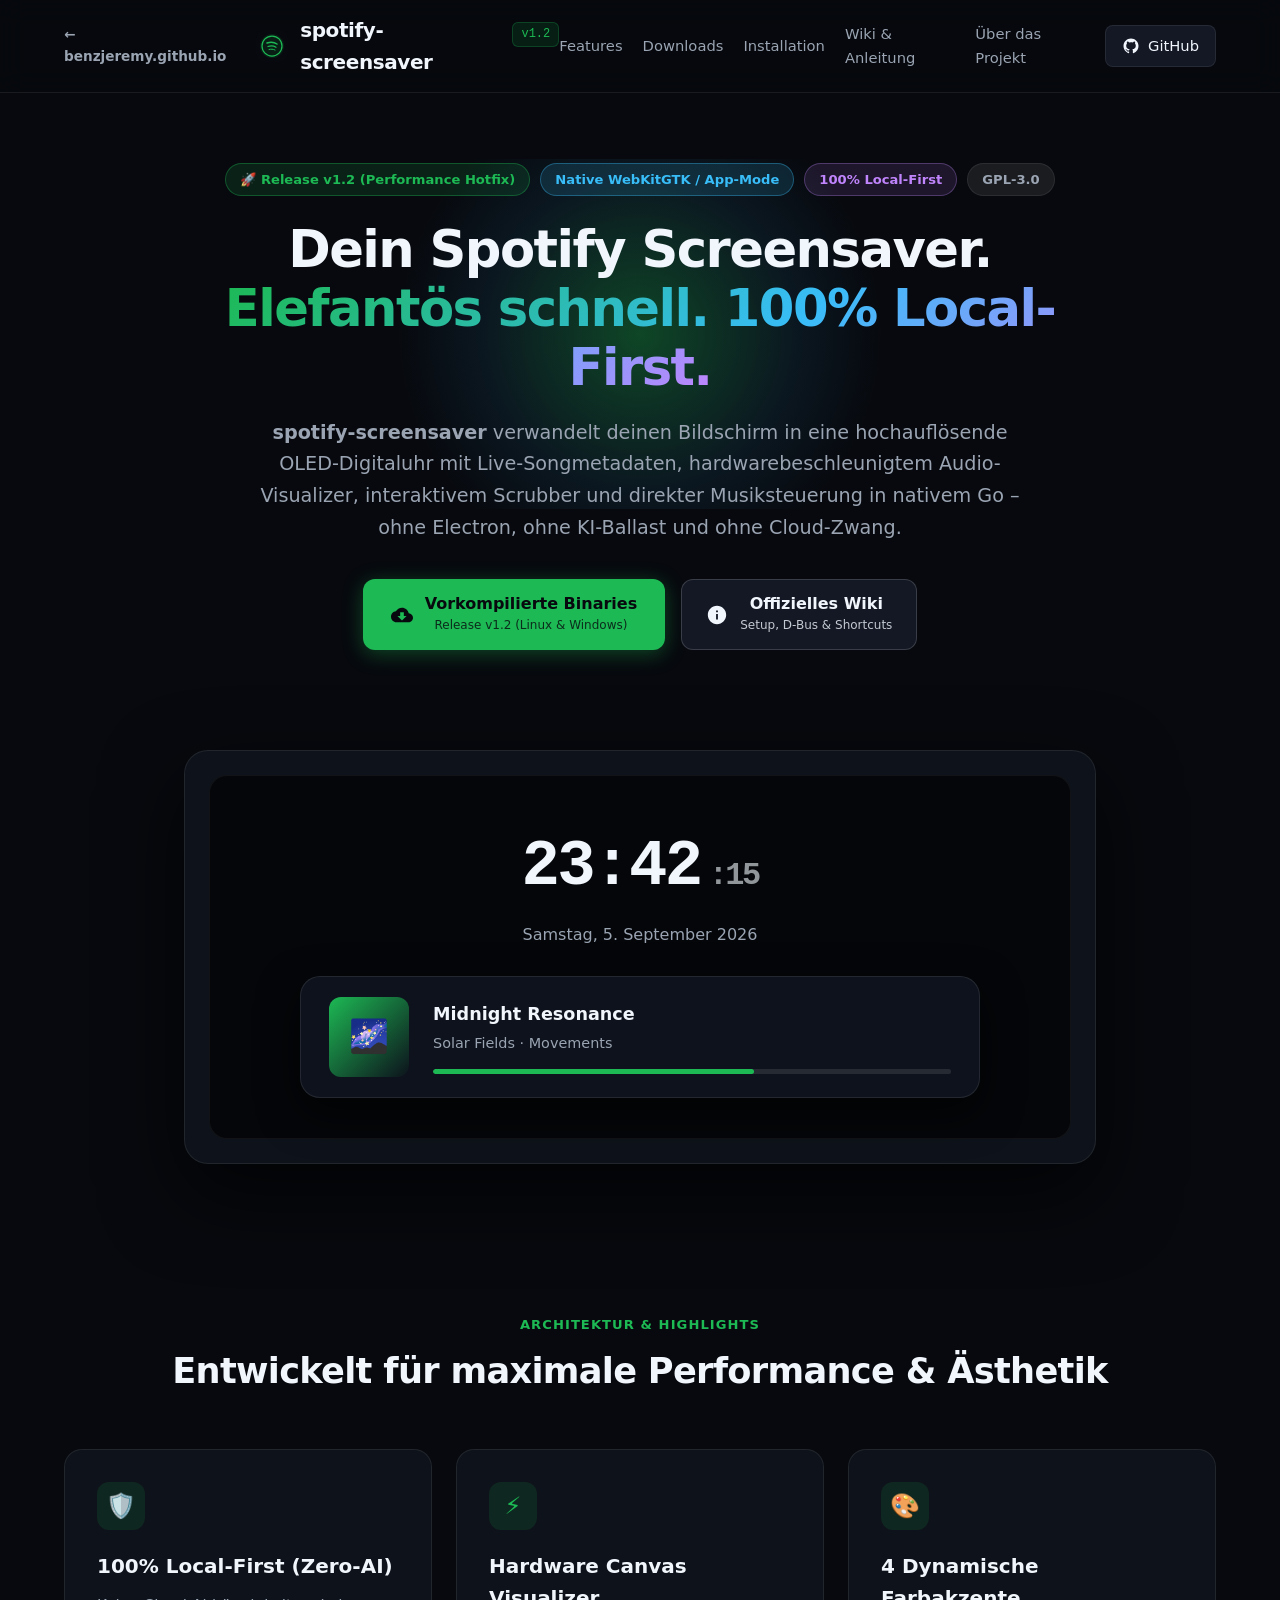
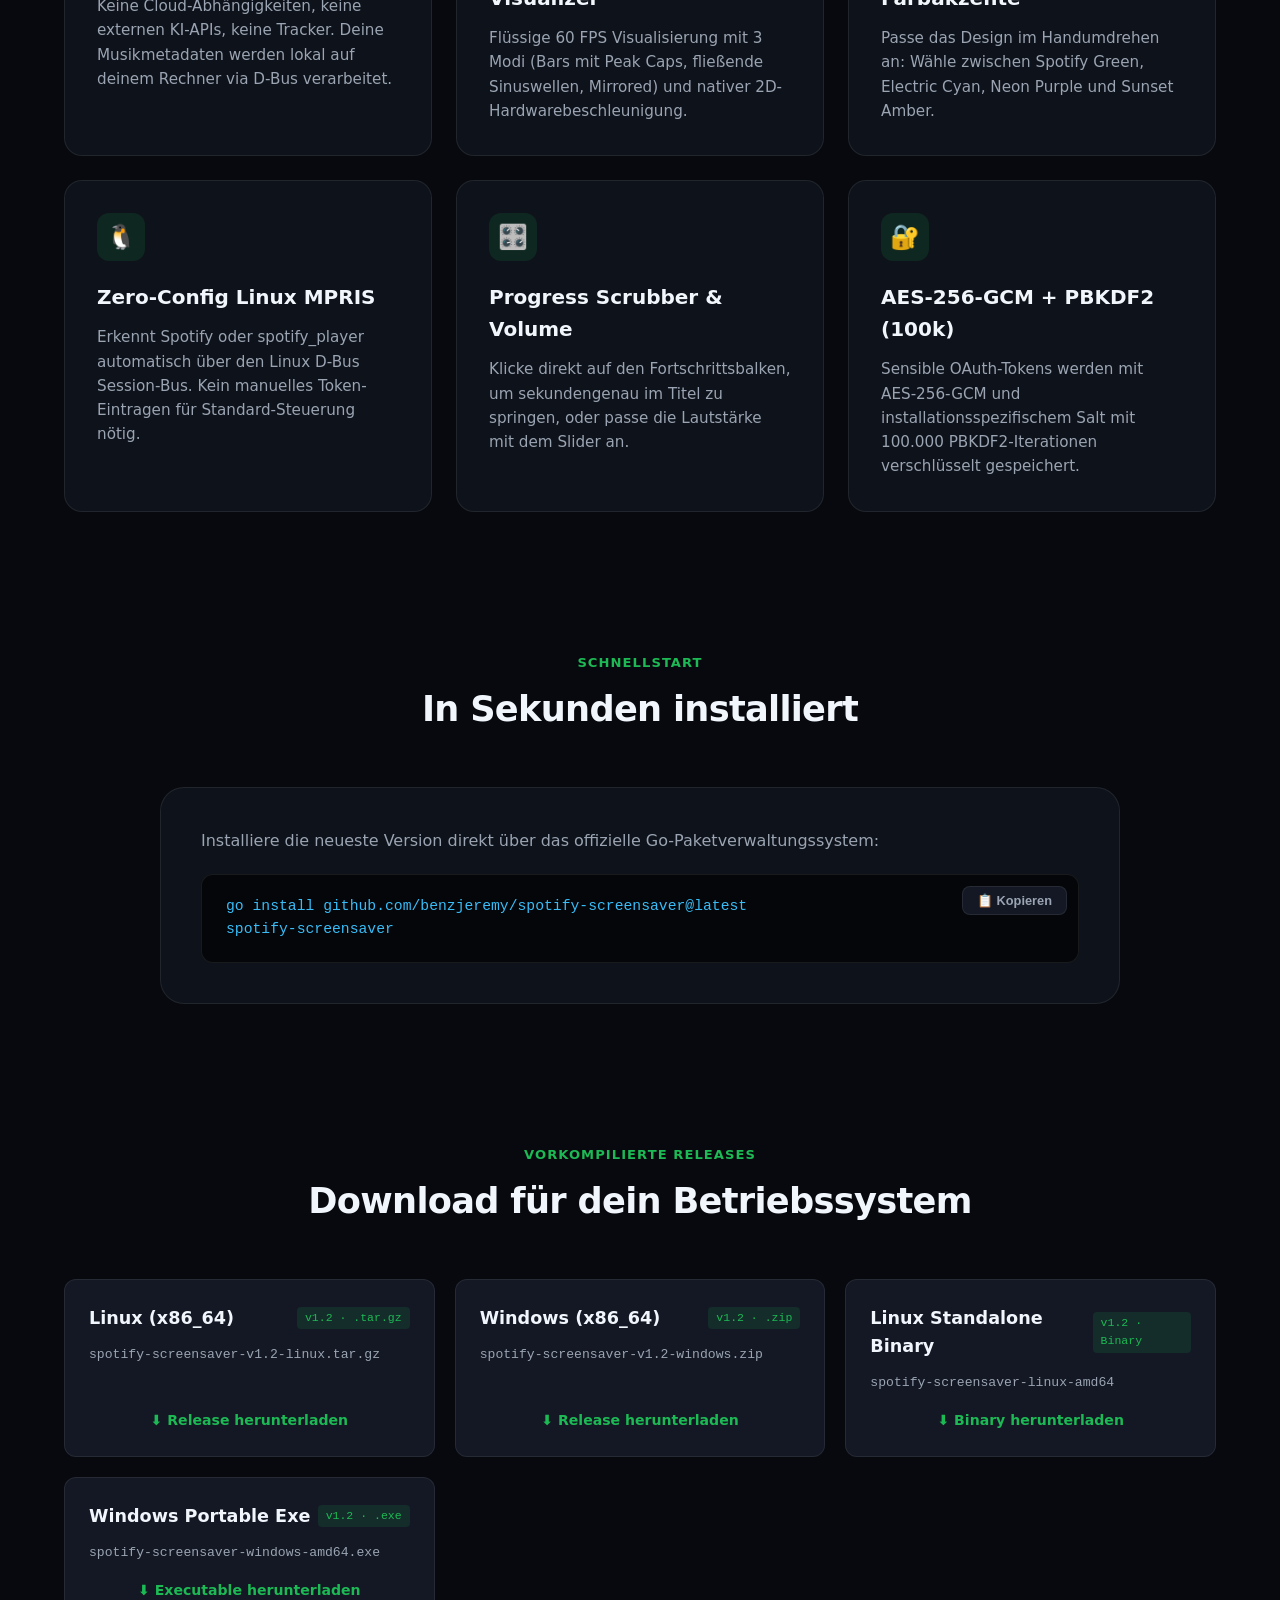
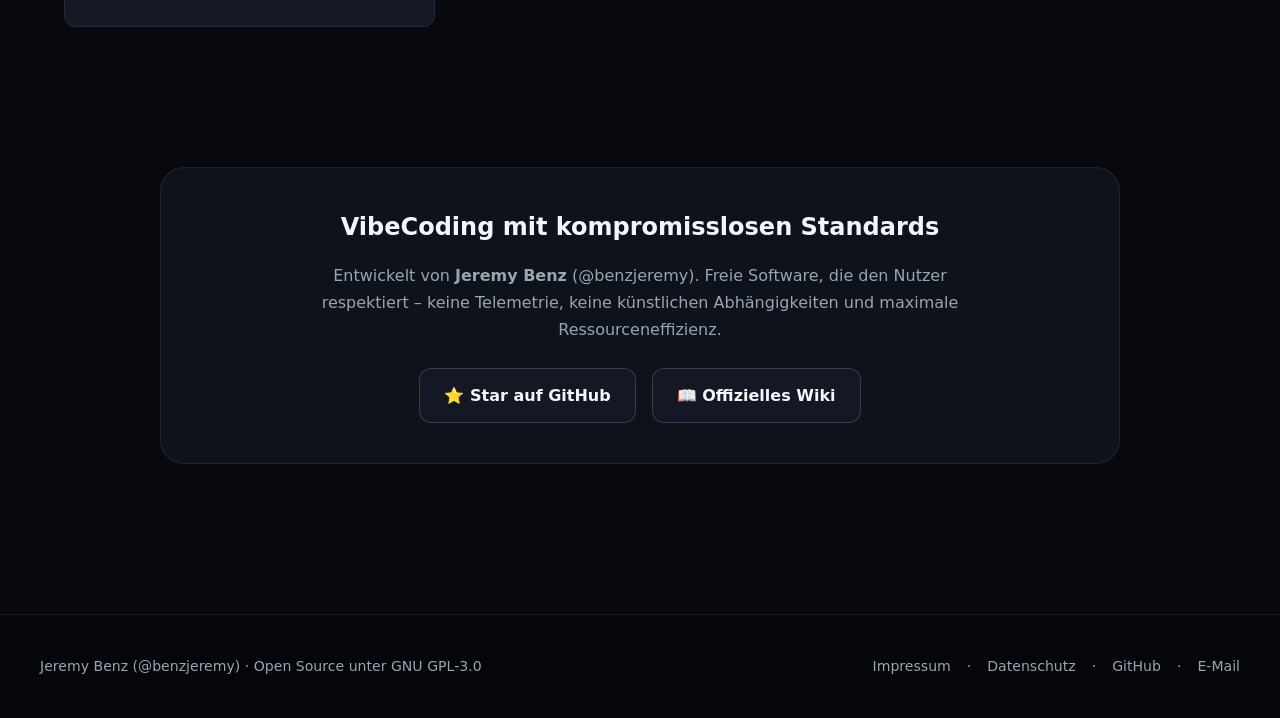
==== index.html @ 44cecc4d "feat(web): complete website redesign with untis-go/docklite layout standard and official web wiki" ====
<!DOCTYPE html>
<html lang="de">
<head>
  <meta charset="UTF-8">
  <meta name="viewport" content="width=device-width, initial-scale=1.0">
  <title>spotify-screensaver – Eleganter Desktop Bildschirmschoner für Spotify</title>
  <meta name="description" content="Offizielle Website für spotify-screensaver: Der elegante, native Desktop-Bildschirmschoner für Spotify mit OLED-Digitaluhr, hardwarebeschleunigtem Audio-Visualizer und Musiksteuerung. 100% Local-First in Go.">
  <meta property="og:type" content="website">
  <meta property="og:title" content="spotify-screensaver – Eleganter Desktop Bildschirmschoner">
  <meta property="og:description" content="Nativer Bildschirmschoner für Spotify mit Digitaluhr, Multi-Mode Visualizer und MPRIS D-Bus Integration. 100% Local-First in purem Go.">
  <meta property="og:url" content="https://benzjeremy.github.io/spotify-screensaver/">
  <link rel="icon" type="image/svg+xml" href="favicon.svg">
  <link rel="stylesheet" href="style.css">
</head>
<body>

  <!-- Site Header / Navigation -->
  <header class="site-header">
    <div class="nav-container">
      <div style="display:flex; align-items:center; gap:1.25rem;">
        <a href="https://benzjeremy.github.io/" style="color:var(--text-secondary); text-decoration:none; font-size:0.85rem; font-weight:600; display:inline-flex; align-items:center; gap:0.35rem;">
          ← benzjeremy.github.io
        </a>
        <a href="#" class="brand-link">
          <img src="favicon.svg" alt="Logo" class="brand-logo" width="32" height="32">
          <div class="brand-info">
            <span class="brand-name">spotify-screensaver</span>
            <span class="brand-ver">v1.2</span>
          </div>
        </a>
      </div>

      <nav class="main-nav">
        <a href="#features">Features</a>
        <a href="#download">Downloads</a>
        <a href="#install">Installation</a>
        <a href="wiki/">Wiki & Anleitung</a>
        <a href="#about">Über das Projekt</a>
        <a href="https://github.com/benzjeremy/spotify-screensaver" target="_blank" rel="noopener" class="github-nav-btn">
          <svg viewBox="0 0 24 24" fill="currentColor" class="nav-btn-icon"><path d="M12 2C6.477 2 2 6.484 2 12.017c0 4.425 2.865 8.18 6.839 9.504.5.092.682-.217.682-.483 0-.237-.008-.868-.013-1.703-2.782.605-3.369-1.343-3.369-1.343-.454-1.158-1.11-1.466-1.11-1.466-.908-.62.069-.608.069-.608 1.003.07 1.53 1.032 1.53 1.032.892 1.53 2.341 1.088 2.91.832.092-.647.35-1.088.636-1.338-2.22-.253-4.555-1.113-4.555-4.951 0-1.093.39-1.988 1.029-2.688-.103-.253-.446-1.272.098-2.65 0 0 .84-.27 2.75 1.026A9.564 9.564 0 0112 6.844c.85.004 1.705.115 2.504.337 1.909-1.296 2.747-1.027 2.747-1.027.546 1.379.202 2.398.1 2.651.64.7 1.028 1.595 1.028 2.688 0 3.848-2.339 4.695-4.566 4.943.359.309.678.92.678 1.855 0 1.338-.012 2.419-.012 2.747 0 .268.18.58.688.482A10.019 10.019 0 0022 12.017C22 6.484 17.522 2 12 2z"/></svg>
          <span>GitHub</span>
        </a>
      </nav>
    </div>
  </header>

  <!-- Hero Section -->
  <section class="hero-section">
    <div class="hero-glow"></div>
    <div class="hero-badges">
      <span class="hero-badge release-badge">🚀 Release v1.2 (Performance Hotfix)</span>
      <span class="hero-badge awesome-badge">Native WebKitGTK / App-Mode</span>
      <span class="hero-badge" style="background:rgba(192, 132, 252, 0.12); color:#c084fc; border:1px solid rgba(192, 132, 252, 0.3);">100% Local-First</span>
      <a href="https://github.com/benzjeremy/spotify-screensaver/blob/main/LICENSE" target="_blank" rel="noopener" class="hero-badge license-pill">GPL-3.0</a>
    </div>

    <h1 class="hero-title">
      Dein Spotify Screensaver.<br>
      <span class="gradient-text">Elefantös schnell. 100% Local-First.</span>
    </h1>

    <p class="hero-subtitle">
      <strong>spotify-screensaver</strong> verwandelt deinen Bildschirm in eine hochauflösende OLED-Digitaluhr mit Live-Songmetadaten, hardwarebeschleunigtem Audio-Visualizer, interaktivem Scrubber und direkter Musiksteuerung in nativem Go – ohne Electron, ohne KI-Ballast und ohne Cloud-Zwang.
    </p>

    <div class="hero-cta-group">
      <a href="#download" class="btn-primary">
        <svg viewBox="0 0 24 24" fill="currentColor" class="btn-icon"><path d="M19.35 10.04C18.67 6.59 15.64 4 12 4 9.11 4 6.6 5.64 5.35 8.04 2.34 8.36 0 10.91 0 14c0 3.31 2.69 6 6 6h13c2.76 0 5-2.24 5-5 0-2.64-2.05-4.78-4.65-4.96zM17 13l-5 5-5-5h3V9h4v4h3z"/></svg>
        <div>
          <span class="btn-main-text">Vorkompilierte Binaries</span>
          <span class="btn-sub-text">Release v1.2 (Linux & Windows)</span>
        </div>
      </a>
      <a href="wiki/" class="btn-secondary">
        <svg viewBox="0 0 24 24" fill="currentColor" class="btn-icon"><path d="M12 2C6.48 2 2 6.48 2 12s4.48 10 10 10 10-4.48 10-10S17.52 2 12 2zm1 15h-2v-6h2v6zm0-8h-2V7h2v2z"/></svg>
        <div>
          <span class="btn-main-text">Offizielles Wiki</span>
          <span class="btn-sub-text">Setup, D-Bus & Shortcuts</span>
        </div>
      </a>
    </div>
  </section>

  <!-- Screensaver Preview Mockup -->
  <div class="hero-mockup-wrapper">
    <div class="mockup-frame">
      <div class="mockup-inner">
        <div class="mockup-clock">
          <div class="mockup-time">23:42<span style="font-size:2rem; opacity:0.6; margin-left:8px;">:15</span></div>
          <div class="mockup-date">Samstag, 5. September 2026</div>
        </div>

        <div class="mockup-player">
          <div class="mockup-art">🌌</div>
          <div class="mockup-info">
            <div class="mockup-track">Midnight Resonance</div>
            <div class="mockup-artist">Solar Fields · Movements</div>
            <div class="mockup-bar">
              <div class="mockup-progress"></div>
            </div>
          </div>
        </div>
      </div>
    </div>
  </div>

  <!-- Features Section -->
  <section class="section-container" id="features">
    <div class="section-title-wrap">
      <span class="section-label">Architektur & Highlights</span>
      <h2 class="section-heading">Entwickelt für maximale Performance & Ästhetik</h2>
    </div>

    <div class="feature-grid">
      <div class="feature-card">
        <div class="feature-icon">🛡️</div>
        <h3 class="feature-title">100% Local-First (Zero-AI)</h3>
        <p class="feature-desc">
          Keine Cloud-Abhängigkeiten, keine externen KI-APIs, keine Tracker. Deine Musikmetadaten werden lokal auf deinem Rechner via D-Bus verarbeitet.
        </p>
      </div>

      <div class="feature-card">
        <div class="feature-icon">⚡</div>
        <h3 class="feature-title">Hardware Canvas Visualizer</h3>
        <p class="feature-desc">
          Flüssige 60 FPS Visualisierung mit 3 Modi (Bars mit Peak Caps, fließende Sinuswellen, Mirrored) und nativer 2D-Hardwarebeschleunigung.
        </p>
      </div>

      <div class="feature-card">
        <div class="feature-icon">🎨</div>
        <h3 class="feature-title">4 Dynamische Farbakzente</h3>
        <p class="feature-desc">
          Passe das Design im Handumdrehen an: Wähle zwischen Spotify Green, Electric Cyan, Neon Purple und Sunset Amber.
        </p>
      </div>

      <div class="feature-card">
        <div class="feature-icon">🐧</div>
        <h3 class="feature-title">Zero-Config Linux MPRIS</h3>
        <p class="feature-desc">
          Erkennt Spotify oder spotify_player automatisch über den Linux D-Bus Session-Bus. Kein manuelles Token-Eintragen für Standard-Steuerung nötig.
        </p>
      </div>

      <div class="feature-card">
        <div class="feature-icon">🎛️</div>
        <h3 class="feature-title">Progress Scrubber & Volume</h3>
        <p class="feature-desc">
          Klicke direkt auf den Fortschrittsbalken, um sekundengenau im Titel zu springen, oder passe die Lautstärke mit dem Slider an.
        </p>
      </div>

      <div class="feature-card">
        <div class="feature-icon">🔐</div>
        <h3 class="feature-title">AES-256-GCM + PBKDF2 (100k)</h3>
        <p class="feature-desc">
          Sensible OAuth-Tokens werden mit AES-256-GCM und installationsspezifischem Salt mit 100.000 PBKDF2-Iterationen verschlüsselt gespeichert.
        </p>
      </div>
    </div>
  </section>

  <!-- Quick Installation -->
  <section class="section-container" id="install">
    <div class="section-title-wrap">
      <span class="section-label">Schnellstart</span>
      <h2 class="section-heading">In Sekunden installiert</h2>
    </div>

    <div class="install-container">
      <p style="color:var(--text-secondary); margin-bottom:12px;">
        Installiere die neueste Version direkt über das offizielle Go-Paketverwaltungssystem:
      </p>
      <div class="code-box-wrapper">
        <button class="copy-btn" onclick="copyInstallCmd()">📋 Kopieren</button>
        <pre class="code-box" id="cmdBox">go install github.com/benzjeremy/spotify-screensaver@latest
spotify-screensaver</pre>
      </div>
    </div>
  </section>

  <!-- Download Section -->
  <section class="section-container" id="download">
    <div class="section-title-wrap">
      <span class="section-label">Vorkompilierte Releases</span>
      <h2 class="section-heading">Download für dein Betriebssystem</h2>
    </div>

    <div class="download-grid">
      <a href="https://github.com/benzjeremy/spotify-screensaver/releases/download/v1.2/spotify-screensaver-v1.2-linux.tar.gz" class="download-card">
        <div class="download-card-head">
          <span class="download-os">Linux (x86_64)</span>
          <span class="download-badge">v1.2 · .tar.gz</span>
        </div>
        <div class="download-file">spotify-screensaver-v1.2-linux.tar.gz</div>
        <div class="download-btn">⬇️ Release herunterladen</div>
      </a>

      <a href="https://github.com/benzjeremy/spotify-screensaver/releases/download/v1.2/spotify-screensaver-v1.2-windows.zip" class="download-card">
        <div class="download-card-head">
          <span class="download-os">Windows (x86_64)</span>
          <span class="download-badge">v1.2 · .zip</span>
        </div>
        <div class="download-file">spotify-screensaver-v1.2-windows.zip</div>
        <div class="download-btn">⬇️ Release herunterladen</div>
      </a>

      <a href="https://github.com/benzjeremy/spotify-screensaver/releases/download/v1.2/spotify-screensaver-linux-amd64" class="download-card">
        <div class="download-card-head">
          <span class="download-os">Linux Standalone Binary</span>
          <span class="download-badge">v1.2 · Binary</span>
        </div>
        <div class="download-file">spotify-screensaver-linux-amd64</div>
        <div class="download-btn">⬇️ Binary herunterladen</div>
      </a>

      <a href="https://github.com/benzjeremy/spotify-screensaver/releases/download/v1.2/spotify-screensaver-windows-amd64.exe" class="download-card">
        <div class="download-card-head">
          <span class="download-os">Windows Portable Exe</span>
          <span class="download-badge">v1.2 · .exe</span>
        </div>
        <div class="download-file">spotify-screensaver-windows-amd64.exe</div>
        <div class="download-btn">⬇️ Executable herunterladen</div>
      </a>
    </div>
  </section>

  <!-- About Section -->
  <section class="section-container" id="about">
    <div class="install-container" style="text-align:center;">
      <h2 style="margin-bottom:16px;">VibeCoding mit kompromisslosen Standards</h2>
      <p style="color:var(--text-secondary); max-width:700px; margin:0 auto 24px auto; line-height:1.7;">
        Entwickelt von <strong>Jeremy Benz</strong> (@benzjeremy). Freie Software, die den Nutzer respektiert – keine Telemetrie, keine künstlichen Abhängigkeiten und maximale Ressourceneffizienz.
      </p>
      <div style="display:flex; justify-content:center; gap:16px; flex-wrap:wrap;">
        <a href="https://github.com/benzjeremy/spotify-screensaver" target="_blank" rel="noopener" class="btn-secondary">⭐ Star auf GitHub</a>
        <a href="wiki/" class="btn-secondary">📖 Offizielles Wiki</a>
      </div>
    </div>
  </section>

  <!-- Footer -->
  <footer class="site-footer">
    <div class="footer-container">
      <div>Jeremy Benz (@benzjeremy) · Open Source unter GNU GPL-3.0</div>
      <div class="footer-links">
        <a href="https://benzjeremy.github.io/impressum.html">Impressum</a>
        <span>·</span>
        <a href="https://benzjeremy.github.io/datenschutz.html">Datenschutz</a>
        <span>·</span>
        <a href="https://github.com/benzjeremy/spotify-screensaver" target="_blank" rel="noopener">GitHub</a>
        <span>·</span>
        <a href="mailto:benzjeremy@pm.me">E-Mail</a>
      </div>
    </div>
  </footer>

  <script>
    function copyInstallCmd() {
      const text = document.getElementById('cmdBox').innerText;
      navigator.clipboard.writeText(text).then(() => {
        const btn = document.querySelector('.copy-btn');
        btn.innerText = '✅ Kopiert!';
        setTimeout(() => btn.innerText = '📋 Kopieren', 2000);
      });
    }
  </script>

</body>
</html>
---- style.css ----
/* ==================== GLOBAL THEME & BASE ==================== */
:root {
  --bg-page: #07090e;
  --bg-surface: #0e121a;
  --bg-card: #131824;
  --bg-card-hover: #192030;
  --border-subtle: rgba(255, 255, 255, 0.08);
  --border-strong: rgba(255, 255, 255, 0.16);

  --accent-green: #1db954;
  --accent-green-hover: #1ed760;
  --accent-glow: rgba(29, 185, 84, 0.35);
  --accent-cyan: #38bdf8;
  --accent-purple: #c084fc;
  --accent-amber: #f59e0b;

  --text-primary: #f0f6fc;
  --text-secondary: #9aa4b2;
  --text-muted: #626d7d;

  --font-main: -apple-system, BlinkMacSystemFont, "Segoe UI", Roboto, system-ui, sans-serif;
  --font-mono: ui-monospace, SFMono-Regular, Consolas, "Liberation Mono", Menlo, monospace;

  --radius-sm: 8px;
  --radius-md: 12px;
  --radius-lg: 18px;
  --radius-xl: 24px;
}

* {
  box-sizing: border-box;
  margin: 0;
  padding: 0;
}

html {
  scroll-behavior: smooth;
}

body {
  font-family: var(--font-main);
  background-color: var(--bg-page);
  color: var(--text-primary);
  line-height: 1.6;
  -webkit-font-smoothing: antialiased;
  overflow-x: hidden;
}

/* ==================== NAVIGATION ==================== */
.site-header {
  position: sticky;
  top: 0;
  z-index: 100;
  background: rgba(7, 9, 14, 0.85);
  backdrop-filter: blur(14px);
  -webkit-backdrop-filter: blur(14px);
  border-bottom: 1px solid var(--border-subtle);
}

.nav-container {
  max-width: 1200px;
  margin: 0 auto;
  padding: 14px 24px;
  display: flex;
  align-items: center;
  justify-content: space-between;
}

.brand-link {
  display: flex;
  align-items: center;
  gap: 12px;
  text-decoration: none;
  color: var(--text-primary);
}

.brand-logo {
  border-radius: 8px;
}

.brand-info {
  display: flex;
  align-items: baseline;
  gap: 8px;
}

.brand-name {
  font-size: 1.25rem;
  font-weight: 700;
  letter-spacing: -0.02em;
}

.brand-ver {
  font-size: 0.75rem;
  font-family: var(--font-mono);
  color: var(--accent-green);
  background: rgba(29, 185, 84, 0.12);
  padding: 2px 8px;
  border-radius: 6px;
  border: 1px solid rgba(29, 185, 84, 0.25);
}

.main-nav {
  display: flex;
  align-items: center;
  gap: 20px;
}

.main-nav a {
  color: var(--text-secondary);
  text-decoration: none;
  font-size: 0.92rem;
  font-weight: 500;
  transition: color 0.15s;
}

.main-nav a:hover {
  color: var(--text-primary);
}

.github-nav-btn {
  display: inline-flex;
  align-items: center;
  gap: 8px;
  background: var(--bg-card);
  color: var(--text-primary) !important;
  padding: 8px 16px;
  border-radius: var(--radius-sm);
  border: 1px solid var(--border-subtle);
  font-size: 0.88rem;
  font-weight: 600;
  transition: all 0.15s;
}

.github-nav-btn:hover {
  background: var(--bg-card-hover);
  border-color: var(--border-strong);
}

.nav-btn-icon {
  width: 18px;
  height: 18px;
}

/* ==================== HERO SECTION ==================== */
.hero-section {
  position: relative;
  padding: 70px 24px 60px 24px;
  text-align: center;
  max-width: 1000px;
  margin: 0 auto;
}

.hero-glow {
  position: absolute;
  top: 10%;
  left: 50%;
  transform: translateX(-50%);
  width: 600px;
  height: 350px;
  background: radial-gradient(circle, var(--accent-glow) 0%, rgba(56, 189, 248, 0.08) 45%, transparent 70%);
  z-index: -1;
  pointer-events: none;
}

.hero-badges {
  display: flex;
  align-items: center;
  justify-content: center;
  gap: 10px;
  flex-wrap: wrap;
  margin-bottom: 24px;
}

.hero-badge {
  display: inline-flex;
  align-items: center;
  gap: 6px;
  font-size: 0.82rem;
  font-weight: 600;
  padding: 5px 14px;
  border-radius: 100px;
  text-decoration: none;
}

.release-badge {
  background: rgba(29, 185, 84, 0.14);
  color: var(--accent-green);
  border: 1px solid rgba(29, 185, 84, 0.35);
}

.awesome-badge {
  background: rgba(56, 189, 248, 0.14);
  color: var(--accent-cyan);
  border: 1px solid rgba(56, 189, 248, 0.35);
}

.license-pill {
  background: rgba(255, 255, 255, 0.08);
  color: var(--text-secondary);
  border: 1px solid var(--border-subtle);
}

.hero-title {
  font-size: 3.2rem;
  font-weight: 800;
  line-height: 1.15;
  letter-spacing: -0.03em;
  margin-bottom: 20px;
}

.gradient-text {
  background: linear-gradient(135deg, #1db954 0%, #38bdf8 60%, #c084fc 100%);
  -webkit-background-clip: text;
  -webkit-text-fill-color: transparent;
}

.hero-subtitle {
  font-size: 1.2rem;
  color: var(--text-secondary);
  max-width: 780px;
  margin: 0 auto 36px auto;
  line-height: 1.65;
}

.hero-cta-group {
  display: flex;
  justify-content: center;
  gap: 16px;
  flex-wrap: wrap;
  margin-bottom: 40px;
}

.btn-primary {
  display: inline-flex;
  align-items: center;
  gap: 12px;
  background: var(--accent-green);
  color: #07090e;
  font-weight: 700;
  text-decoration: none;
  padding: 14px 28px;
  border-radius: var(--radius-md);
  box-shadow: 0 4px 20px var(--accent-glow);
  transition: all 0.2s ease;
}

.btn-primary:hover {
  background: var(--accent-green-hover);
  transform: translateY(-2px);
  box-shadow: 0 6px 25px rgba(29, 185, 84, 0.5);
}

.btn-secondary {
  display: inline-flex;
  align-items: center;
  gap: 12px;
  background: var(--bg-card);
  color: var(--text-primary);
  font-weight: 600;
  text-decoration: none;
  padding: 14px 24px;
  border-radius: var(--radius-md);
  border: 1px solid var(--border-strong);
  transition: all 0.2s ease;
}

.btn-secondary:hover {
  background: var(--bg-card-hover);
  transform: translateY(-2px);
}

.btn-icon {
  width: 22px;
  height: 22px;
}

.btn-main-text {
  display: block;
  font-size: 1rem;
  line-height: 1.2;
}

.btn-sub-text {
  display: block;
  font-size: 0.75rem;
  opacity: 0.8;
  font-weight: 500;
  margin-top: 2px;
}

/* ==================== HERO PREVIEW MOCKUP ==================== */
.hero-mockup-wrapper {
  max-width: 960px;
  margin: 0 auto 80px auto;
  padding: 0 24px;
}

.mockup-frame {
  background: var(--bg-surface);
  border: 1px solid var(--border-subtle);
  border-radius: var(--radius-xl);
  padding: 24px;
  box-shadow: 0 30px 80px rgba(0, 0, 0, 0.7);
}

.mockup-inner {
  background: #040609;
  border-radius: var(--radius-lg);
  padding: 40px 30px;
  border: 1px solid rgba(255, 255, 255, 0.05);
  display: flex;
  flex-direction: column;
  align-items: center;
  gap: 28px;
}

.mockup-clock {
  text-align: center;
}

.mockup-time {
  font-size: 4rem;
  font-weight: 800;
  font-family: var(--font-mono);
  letter-spacing: -0.04em;
}

.mockup-date {
  font-size: 1rem;
  color: var(--text-secondary);
  margin-top: 4px;
}

.mockup-player {
  background: rgba(14, 19, 30, 0.95);
  border: 1px solid rgba(255, 255, 255, 0.09);
  border-radius: 20px;
  padding: 20px 28px;
  display: flex;
  align-items: center;
  gap: 24px;
  width: 100%;
  max-width: 680px;
  box-shadow: 0 15px 40px rgba(0, 0, 0, 0.6);
}

.mockup-art {
  width: 80px;
  height: 80px;
  border-radius: 12px;
  background: linear-gradient(135deg, #1db954 0%, #0d121c 100%);
  display: flex;
  align-items: center;
  justify-content: center;
  font-size: 2rem;
}

.mockup-info {
  flex: 1;
  min-width: 0;
}

.mockup-track {
  font-weight: 700;
  font-size: 1.1rem;
  margin-bottom: 4px;
}

.mockup-artist {
  font-size: 0.9rem;
  color: var(--text-secondary);
}

.mockup-bar {
  width: 100%;
  height: 5px;
  background: rgba(255, 255, 255, 0.1);
  border-radius: 3px;
  margin-top: 14px;
  overflow: hidden;
}

.mockup-progress {
  width: 62%;
  height: 100%;
  background: var(--accent-green);
  border-radius: 3px;
}

/* ==================== FEATURE SECTION ==================== */
.section-container {
  max-width: 1200px;
  margin: 0 auto;
  padding: 70px 24px;
}

.section-title-wrap {
  text-align: center;
  margin-bottom: 50px;
}

.section-label {
  font-size: 0.82rem;
  font-weight: 700;
  color: var(--accent-green);
  text-transform: uppercase;
  letter-spacing: 0.08em;
  margin-bottom: 8px;
  display: block;
}

.section-heading {
  font-size: 2.2rem;
  font-weight: 800;
  letter-spacing: -0.02em;
}

.feature-grid {
  display: grid;
  grid-template-columns: repeat(auto-fit, minmax(320px, 1fr));
  gap: 24px;
}

.feature-card {
  background: var(--bg-surface);
  border: 1px solid var(--border-subtle);
  border-radius: var(--radius-lg);
  padding: 32px;
  transition: transform 0.2s, border-color 0.2s;
}

.feature-card:hover {
  transform: translateY(-4px);
  border-color: var(--border-strong);
}

.feature-icon {
  width: 48px;
  height: 48px;
  border-radius: var(--radius-md);
  background: rgba(29, 185, 84, 0.12);
  color: var(--accent-green);
  display: flex;
  align-items: center;
  justify-content: center;
  font-size: 1.5rem;
  margin-bottom: 20px;
}

.feature-title {
  font-size: 1.25rem;
  font-weight: 700;
  margin-bottom: 12px;
}

.feature-desc {
  font-size: 0.95rem;
  color: var(--text-secondary);
  line-height: 1.6;
}

/* ==================== CODE & INSTALL ==================== */
.install-container {
  background: var(--bg-surface);
  border: 1px solid var(--border-subtle);
  border-radius: var(--radius-xl);
  padding: 40px;
  max-width: 960px;
  margin: 0 auto;
}

.code-box-wrapper {
  position: relative;
  margin-top: 20px;
}

.code-box {
  background: #040609;
  border: 1px solid var(--border-subtle);
  border-radius: var(--radius-md);
  padding: 20px 24px;
  font-family: var(--font-mono);
  font-size: 0.92rem;
  color: #38bdf8;
  overflow-x: auto;
  line-height: 1.6;
}

.copy-btn {
  position: absolute;
  top: 12px;
  right: 12px;
  background: var(--bg-card);
  color: var(--text-secondary);
  border: 1px solid var(--border-subtle);
  border-radius: var(--radius-sm);
  padding: 6px 14px;
  font-size: 0.8rem;
  font-weight: 600;
  cursor: pointer;
  transition: all 0.15s;
}

.copy-btn:hover {
  color: var(--text-primary);
  background: var(--bg-card-hover);
}

/* ==================== DOWNLOAD GRID ==================== */
.download-grid {
  display: grid;
  grid-template-columns: repeat(auto-fit, minmax(280px, 1fr));
  gap: 20px;
  margin-top: 30px;
}

.download-card {
  background: var(--bg-card);
  border: 1px solid var(--border-subtle);
  border-radius: var(--radius-md);
  padding: 24px;
  text-decoration: none;
  color: inherit;
  transition: all 0.2s;
  display: flex;
  flex-direction: column;
}

.download-card:hover {
  background: var(--bg-card-hover);
  border-color: var(--accent-green);
  transform: translateY(-2px);
}

.download-card-head {
  display: flex;
  align-items: center;
  justify-content: space-between;
  margin-bottom: 12px;
}

.download-os {
  font-weight: 700;
  font-size: 1.1rem;
}

.download-badge {
  font-size: 0.72rem;
  padding: 2px 8px;
  border-radius: 4px;
  background: rgba(29, 185, 84, 0.12);
  color: var(--accent-green);
  font-family: var(--font-mono);
}

.download-file {
  font-family: var(--font-mono);
  font-size: 0.82rem;
  color: var(--text-secondary);
  margin-bottom: 16px;
  flex: 1;
}

.download-btn {
  display: inline-flex;
  align-items: center;
  justify-content: center;
  gap: 8px;
  font-weight: 600;
  font-size: 0.88rem;
  color: var(--accent-green);
}

/* ==================== FOOTER ==================== */
.site-footer {
  border-top: 1px solid var(--border-subtle);
  padding: 40px 24px;
  background: #040609;
  margin-top: 80px;
}

.footer-container {
  max-width: 1200px;
  margin: 0 auto;
  display: flex;
  align-items: center;
  justify-content: space-between;
  flex-wrap: wrap;
  gap: 20px;
  color: var(--text-secondary);
  font-size: 0.88rem;
}

.footer-links {
  display: flex;
  gap: 16px;
  align-items: center;
}

.footer-links a {
  color: var(--text-secondary);
  text-decoration: none;
  transition: color 0.15s;
}

.footer-links a:hover {
  color: var(--accent-green);
}

@media (max-width: 768px) {
  .hero-title { font-size: 2.2rem; }
  .main-nav { display: none; }
  .footer-container { flex-direction: column; text-align: center; }
}
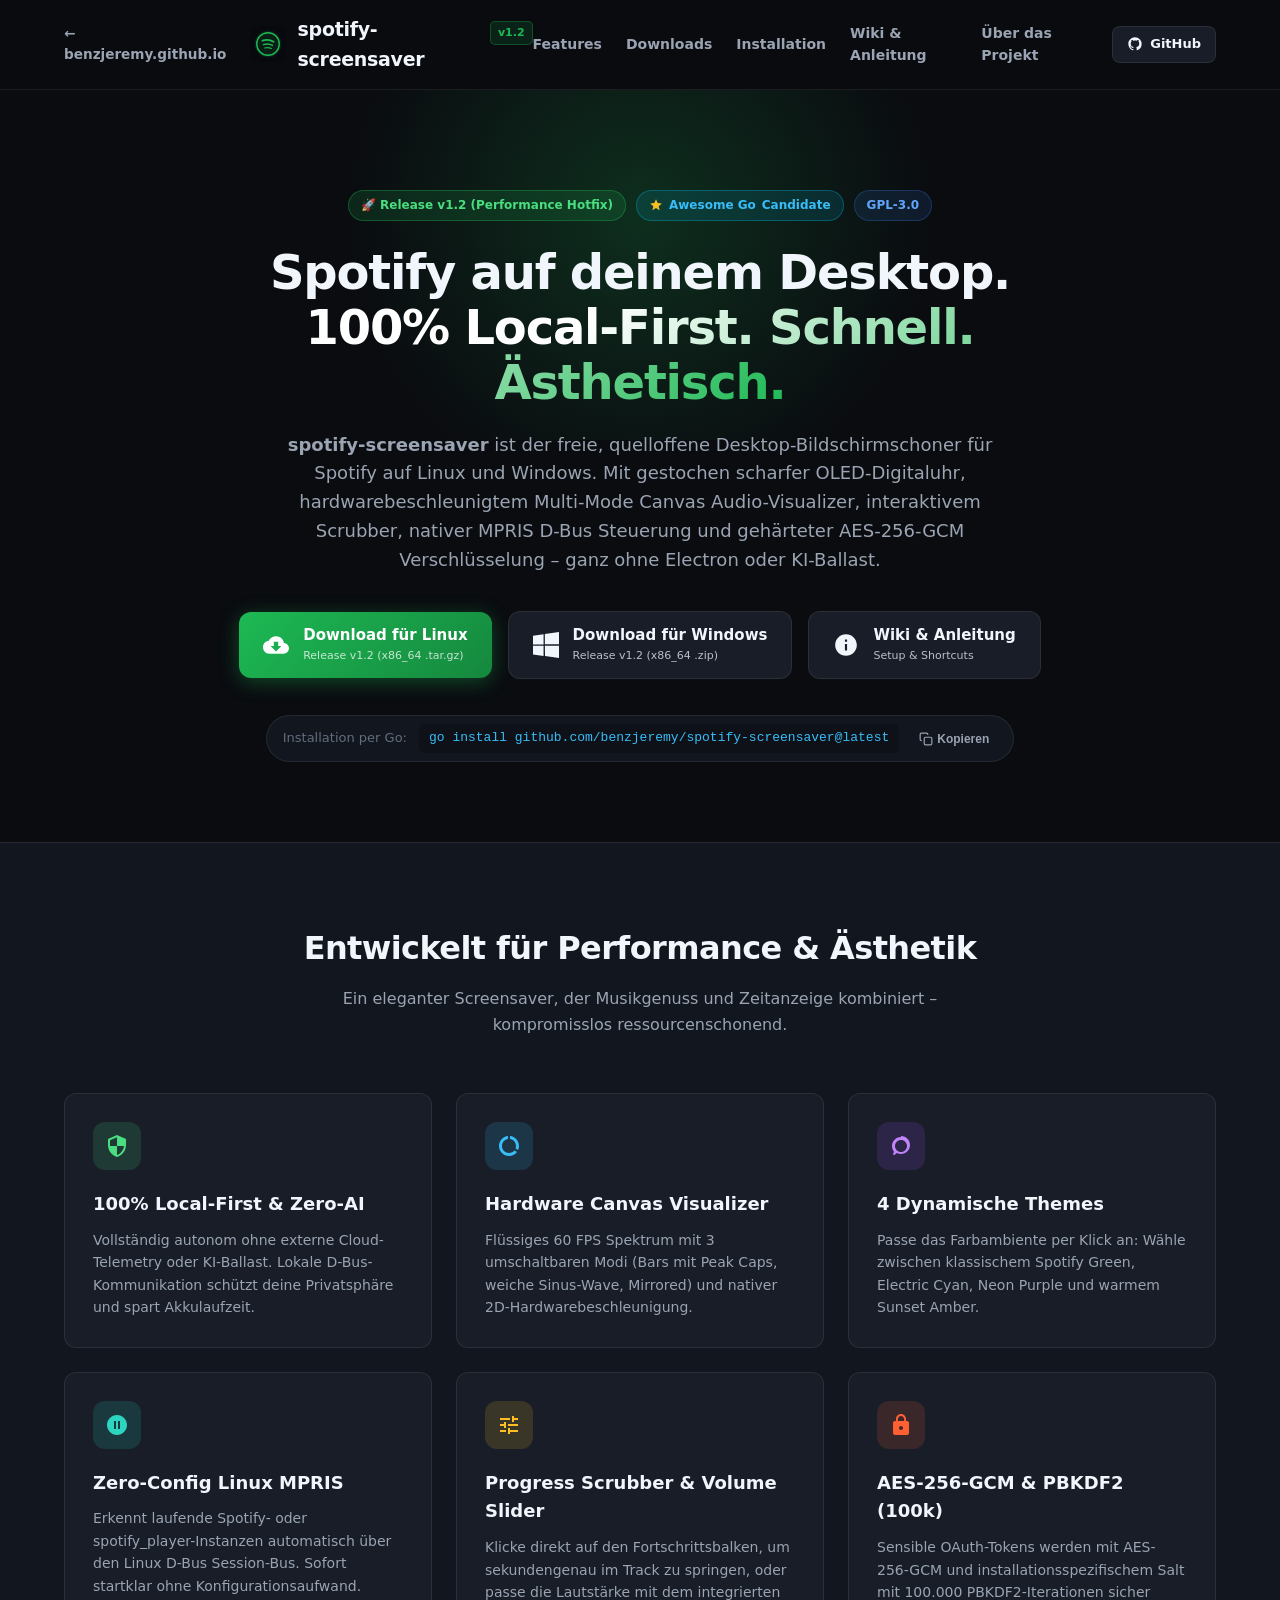
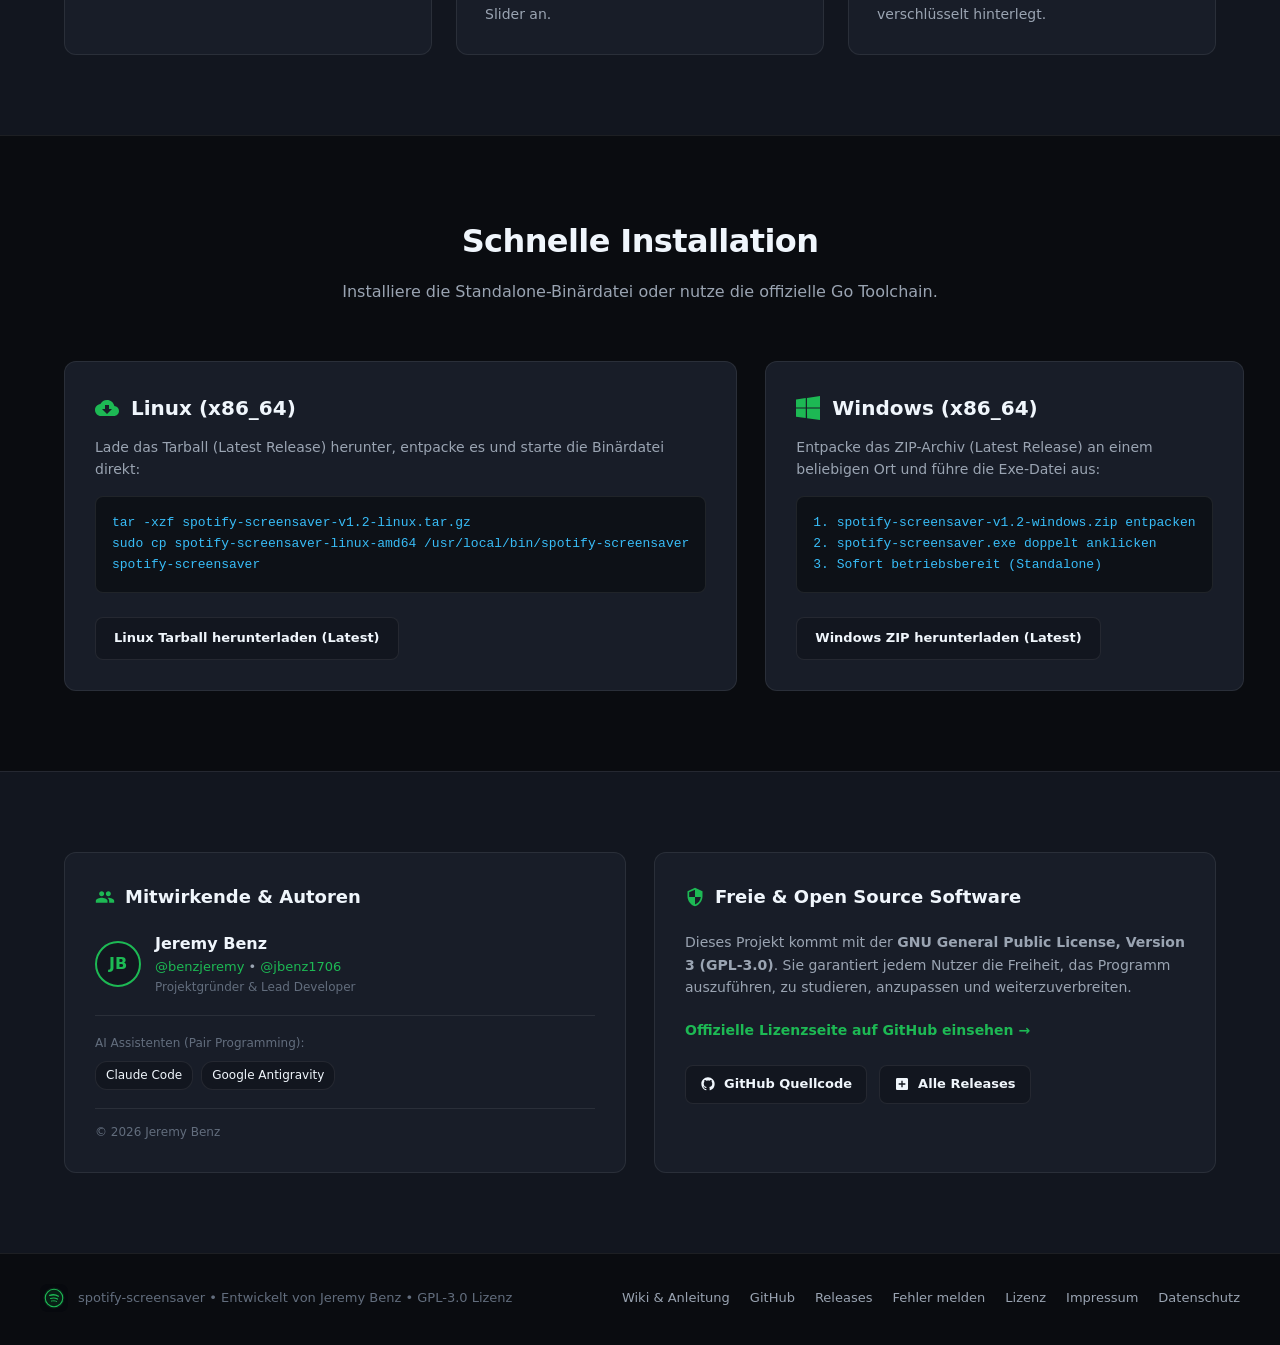
==== commit bae5f168: "style(web): align website 100% with untis-go gold standard design system" ====
--- a/index.html
+++ b/index.html
@@ -3,18 +3,18 @@
 <head>
   <meta charset="UTF-8">
   <meta name="viewport" content="width=device-width, initial-scale=1.0">
-  <title>spotify-screensaver – Eleganter Desktop Bildschirmschoner für Spotify</title>
-  <meta name="description" content="Offizielle Website für spotify-screensaver: Der elegante, native Desktop-Bildschirmschoner für Spotify mit OLED-Digitaluhr, hardwarebeschleunigtem Audio-Visualizer und Musiksteuerung. 100% Local-First in Go.">
+  <title>spotify-screensaver – Eleganter nativer Desktop Bildschirmschoner</title>
+  <meta name="description" content="Offizielle Website für spotify-screensaver: Der elegante, native Desktop-Bildschirmschoner für Spotify mit OLED-Digitaluhr, hardwarebeschleunigtem Audio-Visualizer, MPRIS D-Bus Steuerung & 100% Local-First.">
   <meta property="og:type" content="website">
-  <meta property="og:title" content="spotify-screensaver – Eleganter Desktop Bildschirmschoner">
-  <meta property="og:description" content="Nativer Bildschirmschoner für Spotify mit Digitaluhr, Multi-Mode Visualizer und MPRIS D-Bus Integration. 100% Local-First in purem Go.">
+  <meta property="og:title" content="spotify-screensaver – Eleganter nativer Desktop Bildschirmschoner">
+  <meta property="og:description" content="Nativer Bildschirmschoner für Spotify mit Digitaluhr, Multi-Mode Visualizer und MPRIS D-Bus Integration. 100% Local-First in Go.">
   <meta property="og:url" content="https://benzjeremy.github.io/spotify-screensaver/">
   <link rel="icon" type="image/svg+xml" href="favicon.svg">
   <link rel="stylesheet" href="style.css">
 </head>
 <body>
 
-  <!-- Site Header / Navigation -->
+  <!-- Header / Navigation -->
   <header class="site-header">
     <div class="nav-container">
       <div style="display:flex; align-items:center; gap:1.25rem;">
@@ -22,7 +22,7 @@
           ← benzjeremy.github.io
         </a>
         <a href="#" class="brand-link">
-          <img src="favicon.svg" alt="Logo" class="brand-logo" width="32" height="32">
+          <img src="favicon.svg" alt="spotify-screensaver" class="brand-logo" width="36" height="36">
           <div class="brand-info">
             <span class="brand-name">spotify-screensaver</span>
             <span class="brand-ver">v1.2</span>
@@ -47,196 +47,227 @@
   <!-- Hero Section -->
   <section class="hero-section">
     <div class="hero-glow"></div>
-    <div class="hero-badges">
-      <span class="hero-badge release-badge">🚀 Release v1.2 (Performance Hotfix)</span>
-      <span class="hero-badge awesome-badge">Native WebKitGTK / App-Mode</span>
-      <span class="hero-badge" style="background:rgba(192, 132, 252, 0.12); color:#c084fc; border:1px solid rgba(192, 132, 252, 0.3);">100% Local-First</span>
-      <a href="https://github.com/benzjeremy/spotify-screensaver/blob/main/LICENSE" target="_blank" rel="noopener" class="hero-badge license-pill">GPL-3.0</a>
-    </div>
-
-    <h1 class="hero-title">
-      Dein Spotify Screensaver.<br>
-      <span class="gradient-text">Elefantös schnell. 100% Local-First.</span>
-    </h1>
-
-    <p class="hero-subtitle">
-      <strong>spotify-screensaver</strong> verwandelt deinen Bildschirm in eine hochauflösende OLED-Digitaluhr mit Live-Songmetadaten, hardwarebeschleunigtem Audio-Visualizer, interaktivem Scrubber und direkter Musiksteuerung in nativem Go – ohne Electron, ohne KI-Ballast und ohne Cloud-Zwang.
-    </p>
-
-    <div class="hero-cta-group">
-      <a href="#download" class="btn-primary">
-        <svg viewBox="0 0 24 24" fill="currentColor" class="btn-icon"><path d="M19.35 10.04C18.67 6.59 15.64 4 12 4 9.11 4 6.6 5.64 5.35 8.04 2.34 8.36 0 10.91 0 14c0 3.31 2.69 6 6 6h13c2.76 0 5-2.24 5-5 0-2.64-2.05-4.78-4.65-4.96zM17 13l-5 5-5-5h3V9h4v4h3z"/></svg>
-        <div>
-          <span class="btn-main-text">Vorkompilierte Binaries</span>
-          <span class="btn-sub-text">Release v1.2 (Linux & Windows)</span>
-        </div>
-      </a>
-      <a href="wiki/" class="btn-secondary">
-        <svg viewBox="0 0 24 24" fill="currentColor" class="btn-icon"><path d="M12 2C6.48 2 2 6.48 2 12s4.48 10 10 10 10-4.48 10-10S17.52 2 12 2zm1 15h-2v-6h2v6zm0-8h-2V7h2v2z"/></svg>
-        <div>
-          <span class="btn-main-text">Offizielles Wiki</span>
-          <span class="btn-sub-text">Setup, D-Bus & Shortcuts</span>
-        </div>
-      </a>
+    <div class="hero-container">
+      <div class="hero-badges">
+        <span class="hero-badge release-badge">🚀 Release v1.2 (Performance Hotfix)</span>
+        <a href="https://github.com/avelino/awesome-go" target="_blank" rel="noopener" class="hero-badge awesome-badge" title="Eingereicht bei Awesome Go">
+          <svg viewBox="0 0 24 24" fill="currentColor" class="badge-star"><path d="M12 17.27L18.18 21l-1.64-7.03L22 9.24l-7.19-.61L12 2 9.19 8.63 2 9.24l5.46 4.73L5.82 21z"/></svg>
+          Awesome Go <strong>Candidate</strong>
+        </a>
+        <a href="https://github.com/benzjeremy/spotify-screensaver?tab=GPL-3.0-1-ov-file" target="_blank" rel="noopener" class="hero-badge license-pill" title="Lizenz: GNU General Public License v3.0 (GPL-3.0)">GPL-3.0</a>
+      </div>
+
+      <h1 class="hero-title">
+        Spotify auf deinem Desktop.<br>
+        <span class="gradient-text">100% Local-First. Schnell. Ästhetisch.</span>
+      </h1>
+
+      <p class="hero-subtitle">
+        <strong>spotify-screensaver</strong> ist der freie, quelloffene Desktop-Bildschirmschoner für Spotify auf Linux und Windows. 
+        Mit gestochen scharfer OLED-Digitaluhr, hardwarebeschleunigtem Multi-Mode Canvas Audio-Visualizer, interaktivem Scrubber, nativer MPRIS D-Bus Steuerung und gehärteter AES-256-GCM Verschlüsselung – ganz ohne Electron oder KI-Ballast.
+      </p>
+
+      <div class="hero-cta-group" id="download">
+        <a href="https://github.com/benzjeremy/spotify-screensaver/releases/tag/v1.2" class="btn-primary">
+          <svg viewBox="0 0 24 24" fill="currentColor" class="btn-icon"><path d="M19.35 10.04C18.67 6.59 15.64 4 12 4 9.11 4 6.6 5.64 5.35 8.04 2.34 8.36 0 10.91 0 14c0 3.31 2.69 6 6 6h13c2.76 0 5-2.24 5-5 0-2.64-2.05-4.78-4.65-4.96zM17 13l-5 5-5-5h3V9h4v4h3z"/></svg>
+          <div>
+            <span class="btn-main-text">Download für Linux</span>
+            <span class="btn-sub-text">Release v1.2 (x86_64 .tar.gz)</span>
+          </div>
+        </a>
+        <a href="https://github.com/benzjeremy/spotify-screensaver/releases/tag/v1.2" class="btn-secondary">
+          <svg viewBox="0 0 24 24" fill="currentColor" class="btn-icon"><path d="M0 3.449L9.75 2.1v9.451H0m10.949-9.602L24 0v11.4H10.949M0 12.6h9.75v9.451L0 20.699M10.949 12.6H24V24l-12.9-1.801"/></svg>
+          <div>
+            <span class="btn-main-text">Download für Windows</span>
+            <span class="btn-sub-text">Release v1.2 (x86_64 .zip)</span>
+          </div>
+        </a>
+        <a href="wiki/" class="btn-secondary">
+          <svg viewBox="0 0 24 24" fill="currentColor" class="btn-icon"><path d="M12 2C6.48 2 2 6.48 2 12s4.48 10 10 10 10-4.48 10-10S17.52 2 12 2zm1 15h-2v-6h2v6zm0-8h-2V7h2v2z"/></svg>
+          <div>
+            <span class="btn-main-text">Wiki & Anleitung</span>
+            <span class="btn-sub-text">Setup & Shortcuts</span>
+          </div>
+        </a>
+      </div>
+
+      <!-- Quick Command Box -->
+      <div class="quick-install-box">
+        <span class="quick-inst-label">Installation per Go:</span>
+        <code class="cmd-code" id="goInstallCmd">go install github.com/benzjeremy/spotify-screensaver@latest</code>
+        <button class="copy-cmd-btn" onclick="copyInstallCmd()" title="Befehl in die Zwischenablage kopieren">
+          <svg viewBox="0 0 24 24" fill="none" stroke="currentColor" stroke-width="2" class="copy-ic"><rect x="9" y="9" width="13" height="13" rx="2" ry="2"></rect><path d="M5 15H4a2 2 0 0 1-2-2V4a2 2 0 0 1 2-2h9a2 2 0 0 1 2 2v1"></path></svg>
+          <span id="copyBtnText">Kopieren</span>
+        </button>
+      </div>
     </div>
   </section>
 
-  <!-- Screensaver Preview Mockup -->
-  <div class="hero-mockup-wrapper">
-    <div class="mockup-frame">
-      <div class="mockup-inner">
-        <div class="mockup-clock">
-          <div class="mockup-time">23:42<span style="font-size:2rem; opacity:0.6; margin-left:8px;">:15</span></div>
-          <div class="mockup-date">Samstag, 5. September 2026</div>
-        </div>
-
-        <div class="mockup-player">
-          <div class="mockup-art">🌌</div>
-          <div class="mockup-info">
-            <div class="mockup-track">Midnight Resonance</div>
-            <div class="mockup-artist">Solar Fields · Movements</div>
-            <div class="mockup-bar">
-              <div class="mockup-progress"></div>
+  <!-- Feature Grid Section -->
+  <section class="features-section" id="features">
+    <div class="section-container">
+      <div class="section-header">
+        <h2 class="section-title">Entwickelt für Performance & Ästhetik</h2>
+        <p class="section-sub">Ein eleganter Screensaver, der Musikgenuss und Zeitanzeige kombiniert – kompromisslos ressourcenschonend.</p>
+      </div>
+
+      <div class="feature-grid">
+        <!-- Feature 1 -->
+        <div class="feature-card">
+          <div class="f-card-icon green">
+            <svg viewBox="0 0 24 24" fill="currentColor"><path d="M12 1L3 5v6c0 5.55 3.84 10.74 9 12 5.16-1.26 9-6.45 9-12V5l-9-4zm0 10.99h7c-.53 4.12-3.28 7.79-7 8.94V12H5V6.3l7-3.11v8.8z"/></svg>
+          </div>
+          <h3>100% Local-First & Zero-AI</h3>
+          <p>Vollständig autonom ohne externe Cloud-Telemetry oder KI-Ballast. Lokale D-Bus-Kommunikation schützt deine Privatsphäre und spart Akkulaufzeit.</p>
+        </div>
+
+        <!-- Feature 2 -->
+        <div class="feature-card">
+          <div class="f-card-icon blue">
+            <svg viewBox="0 0 24 24" fill="currentColor"><path d="M13 2.05v3.03c3.39.49 6 3.39 6 6.92 0 .9-.18 1.75-.48 2.54l2.6 1.53c.56-1.24.88-2.62.88-4.07 0-5.18-3.95-9.45-9-9.95zM12 19c-3.87 0-7-3.13-7-7 0-3.53 2.61-6.43 6-6.92V2.05c-5.05.5-9 4.76-9 9.95 0 5.52 4.47 10 9.99 10 3.31 0 6.24-1.61 8.01-4.09l-2.45-1.45C16.14 17.9 14.21 19 12 19z"/></svg>
+          </div>
+          <h3>Hardware Canvas Visualizer</h3>
+          <p>Flüssiges 60 FPS Spektrum mit 3 umschaltbaren Modi (Bars mit Peak Caps, weiche Sinus-Wave, Mirrored) und nativer 2D-Hardwarebeschleunigung.</p>
+        </div>
+
+        <!-- Feature 3 -->
+        <div class="feature-card">
+          <div class="f-card-icon purple">
+            <svg viewBox="0 0 24 24" fill="currentColor"><path d="M12 3c-4.97 0-9 4.03-9 9 0 2.12.74 4.07 1.97 5.61L4.35 19.4c-.39.39-.39 1.02 0 1.41.39.39 1.02.39 1.41 0l1.9-1.9C9.22 19.58 10.57 20 12 20c4.97 0 9-4.03 9-9s-4.03-9-9-9zm0 15c-3.31 0-6-2.69-6-6s2.69-6 6-6 6 2.69 6 6-2.69 6-6 6z"/></svg>
+          </div>
+          <h3>4 Dynamische Themes</h3>
+          <p>Passe das Farbambiente per Klick an: Wähle zwischen klassischem Spotify Green, Electric Cyan, Neon Purple und warmem Sunset Amber.</p>
+        </div>
+
+        <!-- Feature 4 -->
+        <div class="feature-card">
+          <div class="f-card-icon teal">
+            <svg viewBox="0 0 24 24" fill="currentColor"><path d="M12 2C6.48 2 2 6.48 2 12s4.48 10 10 10 10-4.48 10-10S17.52 2 12 2zm-1 14H9V8h2v8zm4 0h-2V8h2v8z"/></svg>
+          </div>
+          <h3>Zero-Config Linux MPRIS</h3>
+          <p>Erkennt laufende Spotify- oder spotify_player-Instanzen automatisch über den Linux D-Bus Session-Bus. Sofort startklar ohne Konfigurationsaufwand.</p>
+        </div>
+
+        <!-- Feature 5 -->
+        <div class="feature-card">
+          <div class="f-card-icon amber">
+            <svg viewBox="0 0 24 24" fill="currentColor"><path d="M3 17v2h6v-2H3zM3 5v2h10V5H3zm10 16v-2h8v-2h-8v-2h-2v6h2zM7 9v2H3v2h4v2h2V9H7zm14 4v-2H11v2h10zm-6-4h2V7h4V5h-4V3h-2v6z"/></svg>
+          </div>
+          <h3>Progress Scrubber & Volume Slider</h3>
+          <p>Klicke direkt auf den Fortschrittsbalken, um sekundengenau im Track zu springen, oder passe die Lautstärke mit dem integrierten Slider an.</p>
+        </div>
+
+        <!-- Feature 6 -->
+        <div class="feature-card">
+          <div class="f-card-icon orange">
+            <svg viewBox="0 0 24 24" fill="currentColor"><path d="M18 8h-1V6c0-2.76-2.24-5-5-5S7 3.24 7 6v2H6c-1.1 0-2 .9-2 2v10c0 1.1.9 2 2 2h12c1.1 0 2-.9 2-2V10c0-1.1-.9-2-2-2zm-6 9c-1.1 0-2-.9-2-2s.9-2 2-2 2 .9 2 2-.9 2-2 2zm3.1-9H8.9V6c0-1.71 1.39-3.1 3.1-3.1 1.71 0 3.1 1.39 3.1 3.1v2z"/></svg>
+          </div>
+          <h3>AES-256-GCM & PBKDF2 (100k)</h3>
+          <p>Sensible OAuth-Tokens werden mit AES-256-GCM und installationsspezifischem Salt mit 100.000 PBKDF2-Iterationen sicher verschlüsselt hinterlegt.</p>
+        </div>
+      </div>
+    </div>
+  </section>
+
+  <!-- Installation Guide Section -->
+  <section class="install-section" id="install">
+    <div class="section-container">
+      <div class="section-header">
+        <h2 class="section-title">Schnelle Installation</h2>
+        <p class="section-sub">Installiere die Standalone-Binärdatei oder nutze die offizielle Go Toolchain.</p>
+      </div>
+
+      <div class="install-grid">
+        <!-- Linux Card -->
+        <div class="install-card">
+          <div class="inst-card-header">
+            <svg viewBox="0 0 24 24" fill="currentColor" class="inst-icon"><path d="M19.35 10.04C18.67 6.59 15.64 4 12 4 9.11 4 6.6 5.64 5.35 8.04 2.34 8.36 0 10.91 0 14c0 3.31 2.69 6 6 6h13c2.76 0 5-2.24 5-5 0-2.64-2.05-4.78-4.65-4.96zM17 13l-5 5-5-5h3V9h4v4h3z"/></svg>
+            <h3>Linux (x86_64)</h3>
+          </div>
+          <p class="inst-desc">Lade das Tarball (Latest Release) herunter, entpacke es und starte die Binärdatei direkt:</p>
+          <pre class="inst-pre"><code>tar -xzf spotify-screensaver-v1.2-linux.tar.gz
+sudo cp spotify-screensaver-linux-amd64 /usr/local/bin/spotify-screensaver
+spotify-screensaver</code></pre>
+          <div class="inst-action">
+            <a href="https://github.com/benzjeremy/spotify-screensaver/releases/latest" class="btn-sm">Linux Tarball herunterladen (Latest)</a>
+          </div>
+        </div>
+
+        <!-- Windows Card -->
+        <div class="install-card">
+          <div class="inst-card-header">
+            <svg viewBox="0 0 24 24" fill="currentColor" class="inst-icon"><path d="M0 3.449L9.75 2.1v9.451H0m10.949-9.602L24 0v11.4H10.949M0 12.6h9.75v9.451L0 20.699M10.949 12.6H24V24l-12.9-1.801"/></svg>
+            <h3>Windows (x86_64)</h3>
+          </div>
+          <p class="inst-desc">Entpacke das ZIP-Archiv (Latest Release) an einem beliebigen Ort und führe die Exe-Datei aus:</p>
+          <pre class="inst-pre"><code>1. spotify-screensaver-v1.2-windows.zip entpacken
+2. spotify-screensaver.exe doppelt anklicken
+3. Sofort betriebsbereit (Standalone)</code></pre>
+          <div class="inst-action">
+            <a href="https://github.com/benzjeremy/spotify-screensaver/releases/latest" class="btn-sm">Windows ZIP herunterladen (Latest)</a>
+          </div>
+        </div>
+      </div>
+    </div>
+  </section>
+
+  <!-- About / Credits / License Section -->
+  <section class="about-section" id="about">
+    <div class="section-container">
+      <div class="about-layout-grid">
+        <!-- Mitwirkende -->
+        <div class="about-info-box">
+          <h3 class="about-box-title">
+            <svg viewBox="0 0 24 24" fill="currentColor" class="box-ic"><path d="M16 11c1.66 0 2.99-1.34 2.99-3S17.66 5 16 5c-1.66 0-3 1.34-3 3s1.34 3 3 3zm-8 0c1.66 0 2.99-1.34 2.99-3S9.66 5 8 5C6.34 5 5 6.34 5 8s1.34 3 3 3zm0 2c-2.33 0-7 1.17-7 3.5V19h14v-2.5c0-2.33-4.67-3.5-7-3.5zm8 0c-.29 0-.62.02-.97.05 1.16.84 1.97 1.97 1.97 3.45V19h6v-2.5c0-2.33-4.67-3.5-7-3.5z"/></svg>
+            Mitwirkende & Autoren
+          </h3>
+          <div class="author-card">
+            <div class="author-avatar">JB</div>
+            <div class="author-details">
+              <div class="author-name">Jeremy Benz</div>
+              <div class="author-handles">
+                <a href="https://github.com/benzjeremy" target="_blank" rel="noopener">@benzjeremy</a> &bull; 
+                <a href="https://github.com/jbenz1706" target="_blank" rel="noopener">@jbenz1706</a>
+              </div>
+              <div class="author-role">Projektgründer & Lead Developer</div>
             </div>
           </div>
-        </div>
-      </div>
-    </div>
-  </div>
-
-  <!-- Features Section -->
-  <section class="section-container" id="features">
-    <div class="section-title-wrap">
-      <span class="section-label">Architektur & Highlights</span>
-      <h2 class="section-heading">Entwickelt für maximale Performance & Ästhetik</h2>
-    </div>
-
-    <div class="feature-grid">
-      <div class="feature-card">
-        <div class="feature-icon">🛡️</div>
-        <h3 class="feature-title">100% Local-First (Zero-AI)</h3>
-        <p class="feature-desc">
-          Keine Cloud-Abhängigkeiten, keine externen KI-APIs, keine Tracker. Deine Musikmetadaten werden lokal auf deinem Rechner via D-Bus verarbeitet.
-        </p>
-      </div>
-
-      <div class="feature-card">
-        <div class="feature-icon">⚡</div>
-        <h3 class="feature-title">Hardware Canvas Visualizer</h3>
-        <p class="feature-desc">
-          Flüssige 60 FPS Visualisierung mit 3 Modi (Bars mit Peak Caps, fließende Sinuswellen, Mirrored) und nativer 2D-Hardwarebeschleunigung.
-        </p>
-      </div>
-
-      <div class="feature-card">
-        <div class="feature-icon">🎨</div>
-        <h3 class="feature-title">4 Dynamische Farbakzente</h3>
-        <p class="feature-desc">
-          Passe das Design im Handumdrehen an: Wähle zwischen Spotify Green, Electric Cyan, Neon Purple und Sunset Amber.
-        </p>
-      </div>
-
-      <div class="feature-card">
-        <div class="feature-icon">🐧</div>
-        <h3 class="feature-title">Zero-Config Linux MPRIS</h3>
-        <p class="feature-desc">
-          Erkennt Spotify oder spotify_player automatisch über den Linux D-Bus Session-Bus. Kein manuelles Token-Eintragen für Standard-Steuerung nötig.
-        </p>
-      </div>
-
-      <div class="feature-card">
-        <div class="feature-icon">🎛️</div>
-        <h3 class="feature-title">Progress Scrubber & Volume</h3>
-        <p class="feature-desc">
-          Klicke direkt auf den Fortschrittsbalken, um sekundengenau im Titel zu springen, oder passe die Lautstärke mit dem Slider an.
-        </p>
-      </div>
-
-      <div class="feature-card">
-        <div class="feature-icon">🔐</div>
-        <h3 class="feature-title">AES-256-GCM + PBKDF2 (100k)</h3>
-        <p class="feature-desc">
-          Sensible OAuth-Tokens werden mit AES-256-GCM und installationsspezifischem Salt mit 100.000 PBKDF2-Iterationen verschlüsselt gespeichert.
-        </p>
-      </div>
-    </div>
-  </section>
-
-  <!-- Quick Installation -->
-  <section class="section-container" id="install">
-    <div class="section-title-wrap">
-      <span class="section-label">Schnellstart</span>
-      <h2 class="section-heading">In Sekunden installiert</h2>
-    </div>
-
-    <div class="install-container">
-      <p style="color:var(--text-secondary); margin-bottom:12px;">
-        Installiere die neueste Version direkt über das offizielle Go-Paketverwaltungssystem:
-      </p>
-      <div class="code-box-wrapper">
-        <button class="copy-btn" onclick="copyInstallCmd()">📋 Kopieren</button>
-        <pre class="code-box" id="cmdBox">go install github.com/benzjeremy/spotify-screensaver@latest
-spotify-screensaver</pre>
-      </div>
-    </div>
-  </section>
-
-  <!-- Download Section -->
-  <section class="section-container" id="download">
-    <div class="section-title-wrap">
-      <span class="section-label">Vorkompilierte Releases</span>
-      <h2 class="section-heading">Download für dein Betriebssystem</h2>
-    </div>
-
-    <div class="download-grid">
-      <a href="https://github.com/benzjeremy/spotify-screensaver/releases/download/v1.2/spotify-screensaver-v1.2-linux.tar.gz" class="download-card">
-        <div class="download-card-head">
-          <span class="download-os">Linux (x86_64)</span>
-          <span class="download-badge">v1.2 · .tar.gz</span>
-        </div>
-        <div class="download-file">spotify-screensaver-v1.2-linux.tar.gz</div>
-        <div class="download-btn">⬇️ Release herunterladen</div>
-      </a>
-
-      <a href="https://github.com/benzjeremy/spotify-screensaver/releases/download/v1.2/spotify-screensaver-v1.2-windows.zip" class="download-card">
-        <div class="download-card-head">
-          <span class="download-os">Windows (x86_64)</span>
-          <span class="download-badge">v1.2 · .zip</span>
-        </div>
-        <div class="download-file">spotify-screensaver-v1.2-windows.zip</div>
-        <div class="download-btn">⬇️ Release herunterladen</div>
-      </a>
-
-      <a href="https://github.com/benzjeremy/spotify-screensaver/releases/download/v1.2/spotify-screensaver-linux-amd64" class="download-card">
-        <div class="download-card-head">
-          <span class="download-os">Linux Standalone Binary</span>
-          <span class="download-badge">v1.2 · Binary</span>
-        </div>
-        <div class="download-file">spotify-screensaver-linux-amd64</div>
-        <div class="download-btn">⬇️ Binary herunterladen</div>
-      </a>
-
-      <a href="https://github.com/benzjeremy/spotify-screensaver/releases/download/v1.2/spotify-screensaver-windows-amd64.exe" class="download-card">
-        <div class="download-card-head">
-          <span class="download-os">Windows Portable Exe</span>
-          <span class="download-badge">v1.2 · .exe</span>
-        </div>
-        <div class="download-file">spotify-screensaver-windows-amd64.exe</div>
-        <div class="download-btn">⬇️ Executable herunterladen</div>
-      </a>
-    </div>
-  </section>
-
-  <!-- About Section -->
-  <section class="section-container" id="about">
-    <div class="install-container" style="text-align:center;">
-      <h2 style="margin-bottom:16px;">VibeCoding mit kompromisslosen Standards</h2>
-      <p style="color:var(--text-secondary); max-width:700px; margin:0 auto 24px auto; line-height:1.7;">
-        Entwickelt von <strong>Jeremy Benz</strong> (@benzjeremy). Freie Software, die den Nutzer respektiert – keine Telemetrie, keine künstlichen Abhängigkeiten und maximale Ressourceneffizienz.
-      </p>
-      <div style="display:flex; justify-content:center; gap:16px; flex-wrap:wrap;">
-        <a href="https://github.com/benzjeremy/spotify-screensaver" target="_blank" rel="noopener" class="btn-secondary">⭐ Star auf GitHub</a>
-        <a href="wiki/" class="btn-secondary">📖 Offizielles Wiki</a>
+          <div class="ai-assist-box">
+            <span class="ai-label">AI Assistenten (Pair Programming):</span>
+            <div class="ai-chips">
+              <span class="ai-chip">Claude Code</span>
+              <span class="ai-chip">Google Antigravity</span>
+            </div>
+          </div>
+          <div class="copyright-line">&copy; 2026 Jeremy Benz</div>
+        </div>
+
+        <!-- Lizenz -->
+        <div class="about-info-box">
+          <h3 class="about-box-title">
+            <svg viewBox="0 0 24 24" fill="currentColor" class="box-ic"><path d="M12 1L3 5v6c0 5.55 3.84 10.74 9 12 5.16-1.26 9-6.45 9-12V5l-9-4zm0 10.99h7c-.53 4.12-3.28 7.79-7 8.94V12H5V6.3l7-3.11v8.8z"/></svg>
+            Freie & Open Source Software
+          </h3>
+          <p class="license-text">
+            Dieses Projekt kommt mit der <strong>GNU General Public License, Version 3 (GPL-3.0)</strong>.
+            Sie garantiert jedem Nutzer die Freiheit, das Programm auszuführen, zu studieren, anzupassen und weiterzuverbreiten.
+          </p>
+          <div class="license-links">
+            <a href="https://github.com/benzjeremy/spotify-screensaver?tab=GPL-3.0-1-ov-file" target="_blank" rel="noopener" class="license-cta">
+              Offizielle Lizenzseite auf GitHub einsehen &rarr;
+            </a>
+          </div>
+          <div class="ext-links-row">
+            <a href="https://github.com/benzjeremy/spotify-screensaver" target="_blank" rel="noopener" class="link-btn">
+              <svg viewBox="0 0 24 24" fill="currentColor"><path d="M12 2C6.477 2 2 6.484 2 12.017c0 4.425 2.865 8.18 6.839 9.504.5.092.682-.217.682-.483 0-.237-.008-.868-.013-1.703-2.782.605-3.369-1.343-3.369-1.343-.454-1.158-1.11-1.466-1.11-1.466-.908-.62.069-.608.069-.608 1.003.07 1.53 1.032 1.53 1.032.892 1.53 2.341 1.088 2.91.832.092-.647.35-1.088.636-1.338-2.22-.253-4.555-1.113-4.555-4.951 0-1.093.39-1.988 1.029-2.688-.103-.253-.446-1.272.098-2.65 0 0 .84-.27 2.75 1.026A9.564 9.564 0 0112 6.844c.85.004 1.705.115 2.504.337 1.909-1.296 2.747-1.027 2.747-1.027.546 1.379.202 2.398.1 2.651.64.7 1.028 1.595 1.028 2.688 0 3.848-2.339 4.695-4.566 4.943.359.309.678.92.678 1.855 0 1.338-.012 2.419-.012 2.747 0 .268.18.58.688.482A10.019 10.019 0 0022 12.017C22 6.484 17.522 2 12 2z"/></svg>
+              <span>GitHub Quellcode</span>
+            </a>
+            <a href="https://github.com/benzjeremy/spotify-screensaver/releases" target="_blank" rel="noopener" class="link-btn">
+              <svg viewBox="0 0 24 24" fill="currentColor"><path d="M19 3H5c-1.1 0-2 .9-2 2v14c0 1.1.9 2 2 2h14c1.1 0 2-.9 2-2V5c0-1.1-.9-2-2-2zm-2 10h-4v4h-2v-4H7v-2h4V7h2v4h4v2z"/></svg>
+              <span>Alle Releases</span>
+            </a>
+          </div>
+        </div>
       </div>
     </div>
   </section>
@@ -244,29 +275,31 @@
   <!-- Footer -->
   <footer class="site-footer">
     <div class="footer-container">
-      <div>Jeremy Benz (@benzjeremy) · Open Source unter GNU GPL-3.0</div>
+      <div class="footer-left">
+        <img src="favicon.svg" alt="spotify-screensaver" class="footer-logo" width="28" height="28">
+        <span>spotify-screensaver &bull; Entwickelt von Jeremy Benz &bull; GPL-3.0 Lizenz</span>
+      </div>
       <div class="footer-links">
+        <a href="wiki/">Wiki & Anleitung</a>
+        <a href="https://github.com/benzjeremy/spotify-screensaver">GitHub</a>
+        <a href="https://github.com/benzjeremy/spotify-screensaver/releases">Releases</a>
+        <a href="https://github.com/benzjeremy/spotify-screensaver/issues">Fehler melden</a>
+        <a href="https://github.com/benzjeremy/spotify-screensaver?tab=GPL-3.0-1-ov-file">Lizenz</a>
         <a href="https://benzjeremy.github.io/impressum.html">Impressum</a>
-        <span>·</span>
         <a href="https://benzjeremy.github.io/datenschutz.html">Datenschutz</a>
-        <span>·</span>
-        <a href="https://github.com/benzjeremy/spotify-screensaver" target="_blank" rel="noopener">GitHub</a>
-        <span>·</span>
-        <a href="mailto:benzjeremy@pm.me">E-Mail</a>
       </div>
     </div>
   </footer>
 
   <script>
     function copyInstallCmd() {
-      const text = document.getElementById('cmdBox').innerText;
-      navigator.clipboard.writeText(text).then(() => {
-        const btn = document.querySelector('.copy-btn');
-        btn.innerText = '✅ Kopiert!';
-        setTimeout(() => btn.innerText = '📋 Kopieren', 2000);
+      const code = document.getElementById('goInstallCmd').textContent;
+      navigator.clipboard.writeText(code).then(() => {
+        const btnText = document.getElementById('copyBtnText');
+        btnText.textContent = 'Kopiert!';
+        setTimeout(() => { btnText.textContent = 'Kopieren'; }, 2000);
       });
     }
   </script>
-
 </body>
 </html>
--- a/style.css
+++ b/style.css
@@ -1,18 +1,15 @@
 /* ==================== GLOBAL THEME & BASE ==================== */
 :root {
-  --bg-page: #07090e;
-  --bg-surface: #0e121a;
-  --bg-card: #131824;
-  --bg-card-hover: #192030;
+  --bg-page: #0a0c10;
+  --bg-surface: #12161f;
+  --bg-card: #181d28;
+  --bg-card-hover: #1f2533;
   --border-subtle: rgba(255, 255, 255, 0.08);
   --border-strong: rgba(255, 255, 255, 0.16);
 
-  --accent-green: #1db954;
-  --accent-green-hover: #1ed760;
+  --accent-primary: #1db954;
+  --accent-primary-hover: #1ed760;
   --accent-glow: rgba(29, 185, 84, 0.35);
-  --accent-cyan: #38bdf8;
-  --accent-purple: #c084fc;
-  --accent-amber: #f59e0b;
 
   --text-primary: #f0f6fc;
   --text-secondary: #9aa4b2;
@@ -51,7 +48,7 @@
   position: sticky;
   top: 0;
   z-index: 100;
-  background: rgba(7, 9, 14, 0.85);
+  background: rgba(10, 12, 16, 0.82);
   backdrop-filter: blur(14px);
   -webkit-backdrop-filter: blur(14px);
   border-bottom: 1px solid var(--border-subtle);
@@ -76,6 +73,7 @@
 
 .brand-logo {
   border-radius: 8px;
+  display: block;
 }
 
 .brand-info {
@@ -85,33 +83,34 @@
 }
 
 .brand-name {
-  font-size: 1.25rem;
+  font-size: 19px;
+  font-weight: 800;
+  letter-spacing: -0.3px;
+  color: var(--text-primary);
+}
+
+.brand-ver {
+  font-size: 11px;
   font-weight: 700;
-  letter-spacing: -0.02em;
-}
-
-.brand-ver {
-  font-size: 0.75rem;
-  font-family: var(--font-mono);
-  color: var(--accent-green);
-  background: rgba(29, 185, 84, 0.12);
-  padding: 2px 8px;
-  border-radius: 6px;
-  border: 1px solid rgba(29, 185, 84, 0.25);
+  color: var(--accent-primary);
+  background: rgba(29, 185, 84, 0.14);
+  padding: 2px 7px;
+  border-radius: 5px;
+  border: 1px solid rgba(29, 185, 84, 0.3);
 }
 
 .main-nav {
   display: flex;
   align-items: center;
-  gap: 20px;
+  gap: 24px;
 }
 
 .main-nav a {
-  color: var(--text-secondary);
-  text-decoration: none;
-  font-size: 0.92rem;
-  font-weight: 500;
-  transition: color 0.15s;
+  text-decoration: none;
+  color: var(--text-secondary);
+  font-size: 14px;
+  font-weight: 600;
+  transition: color 0.15s ease;
 }
 
 .main-nav a:hover {
@@ -121,46 +120,52 @@
 .github-nav-btn {
   display: inline-flex;
   align-items: center;
-  gap: 8px;
+  gap: 7px;
   background: var(--bg-card);
+  border: 1px solid var(--border-subtle);
+  padding: 7px 14px;
+  border-radius: var(--radius-sm);
   color: var(--text-primary) !important;
-  padding: 8px 16px;
-  border-radius: var(--radius-sm);
-  border: 1px solid var(--border-subtle);
-  font-size: 0.88rem;
-  font-weight: 600;
-  transition: all 0.15s;
+  font-size: 13px !important;
+  transition: all 0.2s ease !important;
 }
 
 .github-nav-btn:hover {
   background: var(--bg-card-hover);
   border-color: var(--border-strong);
+  transform: translateY(-1px);
 }
 
 .nav-btn-icon {
-  width: 18px;
-  height: 18px;
+  width: 16px;
+  height: 16px;
 }
 
 /* ==================== HERO SECTION ==================== */
 .hero-section {
   position: relative;
-  padding: 70px 24px 60px 24px;
+  padding: 100px 24px 80px;
   text-align: center;
-  max-width: 1000px;
-  margin: 0 auto;
+  overflow: hidden;
 }
 
 .hero-glow {
   position: absolute;
-  top: 10%;
+  top: -100px;
   left: 50%;
   transform: translateX(-50%);
-  width: 600px;
-  height: 350px;
-  background: radial-gradient(circle, var(--accent-glow) 0%, rgba(56, 189, 248, 0.08) 45%, transparent 70%);
-  z-index: -1;
+  width: 700px;
+  height: 450px;
+  background: radial-gradient(circle, rgba(29, 185, 84, 0.2) 0%, rgba(29, 185, 84, 0) 70%);
   pointer-events: none;
+  z-index: 0;
+}
+
+.hero-container {
+  position: relative;
+  max-width: 900px;
+  margin: 0 auto;
+  z-index: 1;
 }
 
 .hero-badges {
@@ -168,252 +173,222 @@
   align-items: center;
   justify-content: center;
   gap: 10px;
+  margin-bottom: 24px;
   flex-wrap: wrap;
-  margin-bottom: 24px;
 }
 
 .hero-badge {
+  font-size: 12px;
+  font-weight: 700;
+  padding: 5px 12px;
+  border-radius: 20px;
+  text-decoration: none;
   display: inline-flex;
   align-items: center;
   gap: 6px;
-  font-size: 0.82rem;
-  font-weight: 600;
-  padding: 5px 14px;
-  border-radius: 100px;
-  text-decoration: none;
 }
 
 .release-badge {
-  background: rgba(29, 185, 84, 0.14);
-  color: var(--accent-green);
-  border: 1px solid rgba(29, 185, 84, 0.35);
+  background: rgba(34, 197, 94, 0.14);
+  color: #4ade80;
+  border: 1px solid rgba(34, 197, 94, 0.3);
 }
 
 .awesome-badge {
-  background: rgba(56, 189, 248, 0.14);
-  color: var(--accent-cyan);
-  border: 1px solid rgba(56, 189, 248, 0.35);
+  background: rgba(0, 173, 216, 0.14);
+  color: #38bdf8;
+  border: 1px solid rgba(0, 173, 216, 0.35);
+  transition: all 0.2s;
+}
+
+.awesome-badge:hover {
+  background: rgba(0, 173, 216, 0.24);
+  transform: translateY(-1px);
+}
+
+.badge-star {
+  width: 14px;
+  height: 14px;
+  color: #fbbf24;
 }
 
 .license-pill {
-  background: rgba(255, 255, 255, 0.08);
-  color: var(--text-secondary);
-  border: 1px solid var(--border-subtle);
+  background: rgba(59, 130, 246, 0.12);
+  color: #60a5fa;
+  border: 1px solid rgba(59, 130, 246, 0.25);
+  text-decoration: none;
+  transition: all 0.2s ease;
+}
+
+.license-pill:hover {
+  background: rgba(59, 130, 246, 0.22);
+  transform: translateY(-1px);
 }
 
 .hero-title {
-  font-size: 3.2rem;
+  font-size: 48px;
   font-weight: 800;
+  letter-spacing: -1.2px;
   line-height: 1.15;
-  letter-spacing: -0.03em;
   margin-bottom: 20px;
 }
 
 .gradient-text {
-  background: linear-gradient(135deg, #1db954 0%, #38bdf8 60%, #c084fc 100%);
+  background: linear-gradient(135deg, #ffffff 30%, var(--accent-primary) 100%);
   -webkit-background-clip: text;
   -webkit-text-fill-color: transparent;
 }
 
 .hero-subtitle {
-  font-size: 1.2rem;
-  color: var(--text-secondary);
-  max-width: 780px;
-  margin: 0 auto 36px auto;
-  line-height: 1.65;
+  font-size: 18px;
+  color: var(--text-secondary);
+  line-height: 1.6;
+  max-width: 740px;
+  margin: 0 auto 36px;
 }
 
 .hero-cta-group {
   display: flex;
+  align-items: center;
   justify-content: center;
   gap: 16px;
   flex-wrap: wrap;
-  margin-bottom: 40px;
-}
-
-.btn-primary {
+  margin-bottom: 36px;
+}
+
+.btn-primary, .btn-secondary {
   display: inline-flex;
   align-items: center;
-  gap: 12px;
-  background: var(--accent-green);
-  color: #07090e;
-  font-weight: 700;
-  text-decoration: none;
-  padding: 14px 28px;
-  border-radius: var(--radius-md);
-  box-shadow: 0 4px 20px var(--accent-glow);
-  transition: all 0.2s ease;
-}
-
-.btn-primary:hover {
-  background: var(--accent-green-hover);
-  transform: translateY(-2px);
-  box-shadow: 0 6px 25px rgba(29, 185, 84, 0.5);
-}
-
-.btn-secondary {
-  display: inline-flex;
-  align-items: center;
-  gap: 12px;
-  background: var(--bg-card);
-  color: var(--text-primary);
-  font-weight: 600;
-  text-decoration: none;
+  gap: 14px;
   padding: 14px 24px;
   border-radius: var(--radius-md);
-  border: 1px solid var(--border-strong);
+  text-decoration: none;
   transition: all 0.2s ease;
+  text-align: left;
+}
+
+.btn-primary {
+  background: linear-gradient(135deg, var(--accent-primary) 0%, #15883e 100%);
+  color: #ffffff;
+  box-shadow: 0 4px 20px var(--accent-glow);
+}
+
+.btn-primary:hover {
+  background: linear-gradient(135deg, var(--accent-primary-hover) 0%, #179b47 100%);
+  transform: translateY(-2px);
+  box-shadow: 0 6px 24px rgba(29, 185, 84, 0.5);
+}
+
+.btn-secondary {
+  background: var(--bg-card);
+  border: 1px solid var(--border-subtle);
+  color: var(--text-primary);
 }
 
 .btn-secondary:hover {
   background: var(--bg-card-hover);
+  border-color: var(--border-strong);
   transform: translateY(-2px);
 }
 
 .btn-icon {
-  width: 22px;
-  height: 22px;
+  width: 26px;
+  height: 26px;
+  flex-shrink: 0;
 }
 
 .btn-main-text {
   display: block;
-  font-size: 1rem;
+  font-size: 15px;
+  font-weight: 700;
   line-height: 1.2;
 }
 
 .btn-sub-text {
   display: block;
-  font-size: 0.75rem;
-  opacity: 0.8;
-  font-weight: 500;
-  margin-top: 2px;
-}
-
-/* ==================== HERO PREVIEW MOCKUP ==================== */
-.hero-mockup-wrapper {
-  max-width: 960px;
-  margin: 0 auto 80px auto;
-  padding: 0 24px;
-}
-
-.mockup-frame {
+  font-size: 11px;
+  opacity: 0.75;
+  margin-top: 3px;
+}
+
+.quick-install-box {
+  display: inline-flex;
+  align-items: center;
+  gap: 12px;
   background: var(--bg-surface);
   border: 1px solid var(--border-subtle);
-  border-radius: var(--radius-xl);
-  padding: 24px;
-  box-shadow: 0 30px 80px rgba(0, 0, 0, 0.7);
-}
-
-.mockup-inner {
-  background: #040609;
-  border-radius: var(--radius-lg);
-  padding: 40px 30px;
-  border: 1px solid rgba(255, 255, 255, 0.05);
-  display: flex;
-  flex-direction: column;
-  align-items: center;
-  gap: 28px;
-}
-
-.mockup-clock {
-  text-align: center;
-}
-
-.mockup-time {
-  font-size: 4rem;
-  font-weight: 800;
+  padding: 8px 16px;
+  border-radius: 30px;
+}
+
+.quick-inst-label {
+  font-size: 13px;
+  color: var(--text-muted);
+}
+
+.cmd-code {
   font-family: var(--font-mono);
-  letter-spacing: -0.04em;
-}
-
-.mockup-date {
-  font-size: 1rem;
-  color: var(--text-secondary);
-  margin-top: 4px;
-}
-
-.mockup-player {
-  background: rgba(14, 19, 30, 0.95);
-  border: 1px solid rgba(255, 255, 255, 0.09);
-  border-radius: 20px;
-  padding: 20px 28px;
-  display: flex;
-  align-items: center;
-  gap: 24px;
-  width: 100%;
-  max-width: 680px;
-  box-shadow: 0 15px 40px rgba(0, 0, 0, 0.6);
-}
-
-.mockup-art {
-  width: 80px;
-  height: 80px;
-  border-radius: 12px;
-  background: linear-gradient(135deg, #1db954 0%, #0d121c 100%);
-  display: flex;
-  align-items: center;
-  justify-content: center;
-  font-size: 2rem;
-}
-
-.mockup-info {
-  flex: 1;
-  min-width: 0;
-}
-
-.mockup-track {
-  font-weight: 700;
-  font-size: 1.1rem;
-  margin-bottom: 4px;
-}
-
-.mockup-artist {
-  font-size: 0.9rem;
-  color: var(--text-secondary);
-}
-
-.mockup-bar {
-  width: 100%;
-  height: 5px;
-  background: rgba(255, 255, 255, 0.1);
-  border-radius: 3px;
-  margin-top: 14px;
-  overflow: hidden;
-}
-
-.mockup-progress {
-  width: 62%;
-  height: 100%;
-  background: var(--accent-green);
-  border-radius: 3px;
-}
-
-/* ==================== FEATURE SECTION ==================== */
+  font-size: 13px;
+  color: #38bdf8;
+  background: rgba(0, 0, 0, 0.25);
+  padding: 4px 10px;
+  border-radius: 6px;
+}
+
+.copy-cmd-btn {
+  background: transparent;
+  border: none;
+  cursor: pointer;
+  color: var(--text-secondary);
+  font-size: 12px;
+  font-weight: 600;
+  display: inline-flex;
+  align-items: center;
+  gap: 4px;
+  padding: 4px 8px;
+  border-radius: 4px;
+  transition: all 0.15s;
+}
+
+.copy-cmd-btn:hover {
+  color: var(--text-primary);
+  background: rgba(255, 255, 255, 0.08);
+}
+
+.copy-ic {
+  width: 14px;
+  height: 14px;
+}
+
+/* ==================== SECTIONS COMMON ==================== */
 .section-container {
   max-width: 1200px;
   margin: 0 auto;
-  padding: 70px 24px;
-}
-
-.section-title-wrap {
+  padding: 80px 24px;
+}
+
+.section-header {
   text-align: center;
-  margin-bottom: 50px;
-}
-
-.section-label {
-  font-size: 0.82rem;
-  font-weight: 700;
-  color: var(--accent-green);
-  text-transform: uppercase;
-  letter-spacing: 0.08em;
-  margin-bottom: 8px;
-  display: block;
-}
-
-.section-heading {
-  font-size: 2.2rem;
+  max-width: 700px;
+  margin: 0 auto 56px;
+}
+
+.section-title {
+  font-size: 32px;
   font-weight: 800;
-  letter-spacing: -0.02em;
+  letter-spacing: -0.6px;
+  margin-bottom: 12px;
+}
+
+.section-sub {
+  font-size: 16px;
+  color: var(--text-secondary);
+}
+
+/* ==================== FEATURE GRID ==================== */
+.features-section {
+  border-top: 1px solid var(--border-subtle);
+  background: var(--bg-surface);
 }
 
 .feature-grid {
@@ -423,161 +398,325 @@
 }
 
 .feature-card {
-  background: var(--bg-surface);
-  border: 1px solid var(--border-subtle);
-  border-radius: var(--radius-lg);
-  padding: 32px;
-  transition: transform 0.2s, border-color 0.2s;
+  background: var(--bg-card);
+  border: 1px solid var(--border-subtle);
+  border-radius: var(--radius-md);
+  padding: 28px;
+  transition: all 0.25s ease;
 }
 
 .feature-card:hover {
   transform: translateY(-4px);
   border-color: var(--border-strong);
-}
-
-.feature-icon {
+  box-shadow: 0 12px 32px rgba(0, 0, 0, 0.25);
+}
+
+.f-card-icon {
   width: 48px;
   height: 48px;
+  border-radius: 12px;
+  display: flex;
+  align-items: center;
+  justify-content: center;
+  margin-bottom: 20px;
+}
+
+.f-card-icon svg {
+  width: 24px;
+  height: 24px;
+}
+
+.f-card-icon.green  { background: rgba(74, 222, 128, 0.15); color: #4ade80; }
+.f-card-icon.blue   { background: rgba(56, 189, 248, 0.15); color: #38bdf8; }
+.f-card-icon.purple { background: rgba(168, 85, 247, 0.15); color: #c084fc; }
+.f-card-icon.amber  { background: rgba(251, 191, 36, 0.15); color: #fbbf24; }
+.f-card-icon.teal   { background: rgba(45, 212, 191, 0.15); color: #2dd4bf; }
+.f-card-icon.orange { background: rgba(255, 96, 51, 0.15); color: #ff6033; }
+
+.feature-card h3 {
+  font-size: 18px;
+  font-weight: 700;
+  margin-bottom: 10px;
+  color: var(--text-primary);
+}
+
+.feature-card p {
+  font-size: 14px;
+  color: var(--text-secondary);
+  line-height: 1.6;
+}
+
+.feature-card a {
+  color: var(--accent-primary);
+  text-decoration: none;
+}
+
+.feature-card a:hover {
+  text-decoration: underline;
+}
+
+/* ==================== INSTALL SECTION ==================== */
+.install-section {
+  border-top: 1px solid var(--border-subtle);
+  background: var(--bg-page);
+}
+
+.install-grid {
+  display: grid;
+  grid-template-columns: 1fr 1fr;
+  gap: 28px;
+}
+
+@media (max-width: 800px) {
+  .install-grid {
+    grid-template-columns: 1fr;
+  }
+}
+
+.install-card {
+  background: var(--bg-card);
+  border: 1px solid var(--border-subtle);
   border-radius: var(--radius-md);
-  background: rgba(29, 185, 84, 0.12);
-  color: var(--accent-green);
+  padding: 30px;
+  display: flex;
+  flex-direction: column;
+  justify-content: space-between;
+}
+
+.inst-card-header {
+  display: flex;
+  align-items: center;
+  gap: 12px;
+  margin-bottom: 12px;
+}
+
+.inst-icon {
+  width: 24px;
+  height: 24px;
+  color: var(--accent-primary);
+}
+
+.inst-card-header h3 {
+  font-size: 20px;
+  font-weight: 700;
+}
+
+.inst-desc {
+  font-size: 14px;
+  color: var(--text-secondary);
+  margin-bottom: 16px;
+}
+
+.inst-pre {
+  background: #0d1117;
+  border: 1px solid var(--border-subtle);
+  border-radius: var(--radius-sm);
+  padding: 16px;
+  margin-bottom: 24px;
+  overflow-x: auto;
+}
+
+.inst-pre code {
+  font-family: var(--font-mono);
+  font-size: 13px;
+  color: #38bdf8;
+  line-height: 1.6;
+}
+
+.btn-sm {
+  display: inline-block;
+  background: var(--bg-surface);
+  border: 1px solid var(--border-subtle);
+  color: var(--text-primary);
+  text-decoration: none;
+  font-size: 13px;
+  font-weight: 600;
+  padding: 10px 18px;
+  border-radius: var(--radius-sm);
+  transition: all 0.2s;
+}
+
+.btn-sm:hover {
+  border-color: var(--accent-primary);
+  color: var(--accent-primary);
+}
+
+/* ==================== ABOUT & CREDITS SECTION ==================== */
+.about-section {
+  border-top: 1px solid var(--border-subtle);
+  background: var(--bg-surface);
+}
+
+.about-layout-grid {
+  display: grid;
+  grid-template-columns: 1fr 1fr;
+  gap: 28px;
+}
+
+@media (max-width: 800px) {
+  .about-layout-grid {
+    grid-template-columns: 1fr;
+  }
+}
+
+.about-info-box {
+  background: var(--bg-card);
+  border: 1px solid var(--border-subtle);
+  border-radius: var(--radius-md);
+  padding: 30px;
+}
+
+.about-box-title {
+  display: flex;
+  align-items: center;
+  gap: 10px;
+  font-size: 18px;
+  font-weight: 700;
+  margin-bottom: 20px;
+}
+
+.box-ic {
+  width: 20px;
+  height: 20px;
+  color: var(--accent-primary);
+}
+
+.author-card {
+  display: flex;
+  align-items: center;
+  gap: 14px;
+  margin-bottom: 18px;
+  padding-bottom: 18px;
+  border-bottom: 1px solid var(--border-subtle);
+}
+
+.author-avatar {
+  width: 46px;
+  height: 46px;
+  border-radius: 50%;
+  background: var(--bg-surface);
+  border: 2px solid var(--accent-primary);
+  color: var(--accent-primary);
   display: flex;
   align-items: center;
   justify-content: center;
-  font-size: 1.5rem;
-  margin-bottom: 20px;
-}
-
-.feature-title {
-  font-size: 1.25rem;
+  font-weight: 800;
+  font-size: 16px;
+}
+
+.author-name {
+  font-size: 16px;
   font-weight: 700;
-  margin-bottom: 12px;
-}
-
-.feature-desc {
-  font-size: 0.95rem;
+}
+
+.author-handles {
+  font-size: 13px;
+  color: var(--text-secondary);
+}
+
+.author-handles a {
+  color: var(--accent-primary);
+  text-decoration: none;
+}
+
+.author-handles a:hover {
+  text-decoration: underline;
+}
+
+.author-role {
+  font-size: 12px;
+  color: var(--text-muted);
+}
+
+.ai-assist-box {
+  margin-bottom: 18px;
+}
+
+.ai-label {
+  font-size: 12px;
+  color: var(--text-muted);
+  display: block;
+  margin-bottom: 8px;
+}
+
+.ai-chips {
+  display: flex;
+  gap: 8px;
+  flex-wrap: wrap;
+}
+
+.ai-chip {
+  background: var(--bg-surface);
+  border: 1px solid var(--border-subtle);
+  font-size: 12px;
+  padding: 4px 10px;
+  border-radius: 12px;
+  color: var(--text-primary);
+}
+
+.copyright-line {
+  font-size: 12px;
+  color: var(--text-muted);
+  padding-top: 14px;
+  border-top: 1px solid var(--border-subtle);
+}
+
+.license-text {
+  font-size: 14px;
   color: var(--text-secondary);
   line-height: 1.6;
-}
-
-/* ==================== CODE & INSTALL ==================== */
-.install-container {
+  margin-bottom: 18px;
+}
+
+.license-cta {
+  display: inline-block;
+  font-size: 14px;
+  font-weight: 600;
+  color: var(--accent-primary);
+  text-decoration: none;
+  margin-bottom: 24px;
+}
+
+.license-cta:hover {
+  text-decoration: underline;
+}
+
+.ext-links-row {
+  display: flex;
+  gap: 12px;
+  flex-wrap: wrap;
+}
+
+.link-btn {
+  display: inline-flex;
+  align-items: center;
+  gap: 8px;
   background: var(--bg-surface);
   border: 1px solid var(--border-subtle);
-  border-radius: var(--radius-xl);
-  padding: 40px;
-  max-width: 960px;
-  margin: 0 auto;
-}
-
-.code-box-wrapper {
-  position: relative;
-  margin-top: 20px;
-}
-
-.code-box {
-  background: #040609;
-  border: 1px solid var(--border-subtle);
-  border-radius: var(--radius-md);
-  padding: 20px 24px;
-  font-family: var(--font-mono);
-  font-size: 0.92rem;
-  color: #38bdf8;
-  overflow-x: auto;
-  line-height: 1.6;
-}
-
-.copy-btn {
-  position: absolute;
-  top: 12px;
-  right: 12px;
-  background: var(--bg-card);
-  color: var(--text-secondary);
-  border: 1px solid var(--border-subtle);
+  color: var(--text-primary);
+  text-decoration: none;
+  font-size: 13px;
+  font-weight: 600;
+  padding: 8px 14px;
   border-radius: var(--radius-sm);
-  padding: 6px 14px;
-  font-size: 0.8rem;
-  font-weight: 600;
-  cursor: pointer;
   transition: all 0.15s;
 }
 
-.copy-btn:hover {
-  color: var(--text-primary);
-  background: var(--bg-card-hover);
-}
-
-/* ==================== DOWNLOAD GRID ==================== */
-.download-grid {
-  display: grid;
-  grid-template-columns: repeat(auto-fit, minmax(280px, 1fr));
-  gap: 20px;
-  margin-top: 30px;
-}
-
-.download-card {
-  background: var(--bg-card);
-  border: 1px solid var(--border-subtle);
-  border-radius: var(--radius-md);
-  padding: 24px;
-  text-decoration: none;
-  color: inherit;
-  transition: all 0.2s;
-  display: flex;
-  flex-direction: column;
-}
-
-.download-card:hover {
-  background: var(--bg-card-hover);
-  border-color: var(--accent-green);
-  transform: translateY(-2px);
-}
-
-.download-card-head {
-  display: flex;
-  align-items: center;
-  justify-content: space-between;
-  margin-bottom: 12px;
-}
-
-.download-os {
-  font-weight: 700;
-  font-size: 1.1rem;
-}
-
-.download-badge {
-  font-size: 0.72rem;
-  padding: 2px 8px;
-  border-radius: 4px;
-  background: rgba(29, 185, 84, 0.12);
-  color: var(--accent-green);
-  font-family: var(--font-mono);
-}
-
-.download-file {
-  font-family: var(--font-mono);
-  font-size: 0.82rem;
-  color: var(--text-secondary);
-  margin-bottom: 16px;
-  flex: 1;
-}
-
-.download-btn {
-  display: inline-flex;
-  align-items: center;
-  justify-content: center;
-  gap: 8px;
-  font-weight: 600;
-  font-size: 0.88rem;
-  color: var(--accent-green);
+.link-btn:hover {
+  border-color: var(--accent-primary);
+  color: var(--accent-primary);
+}
+
+.link-btn svg {
+  width: 16px;
+  height: 16px;
 }
 
 /* ==================== FOOTER ==================== */
 .site-footer {
   border-top: 1px solid var(--border-subtle);
-  padding: 40px 24px;
-  background: #040609;
-  margin-top: 80px;
+  background: var(--bg-page);
+  padding: 30px 24px;
 }
 
 .footer-container {
@@ -587,29 +726,37 @@
   align-items: center;
   justify-content: space-between;
   flex-wrap: wrap;
+  gap: 16px;
+  font-size: 13px;
+  color: var(--text-muted);
+}
+
+.footer-left {
+  display: flex;
+  align-items: center;
+  gap: 10px;
+}
+
+.footer-logo {
+  border-radius: 6px;
+}
+
+.footer-links {
+  display: flex;
   gap: 20px;
-  color: var(--text-secondary);
-  font-size: 0.88rem;
-}
-
-.footer-links {
-  display: flex;
-  gap: 16px;
-  align-items: center;
 }
 
 .footer-links a {
   color: var(--text-secondary);
   text-decoration: none;
-  transition: color 0.15s;
 }
 
 .footer-links a:hover {
-  color: var(--accent-green);
+  color: var(--text-primary);
 }
 
 @media (max-width: 768px) {
-  .hero-title { font-size: 2.2rem; }
+  .hero-title { font-size: 32px; }
   .main-nav { display: none; }
   .footer-container { flex-direction: column; text-align: center; }
 }
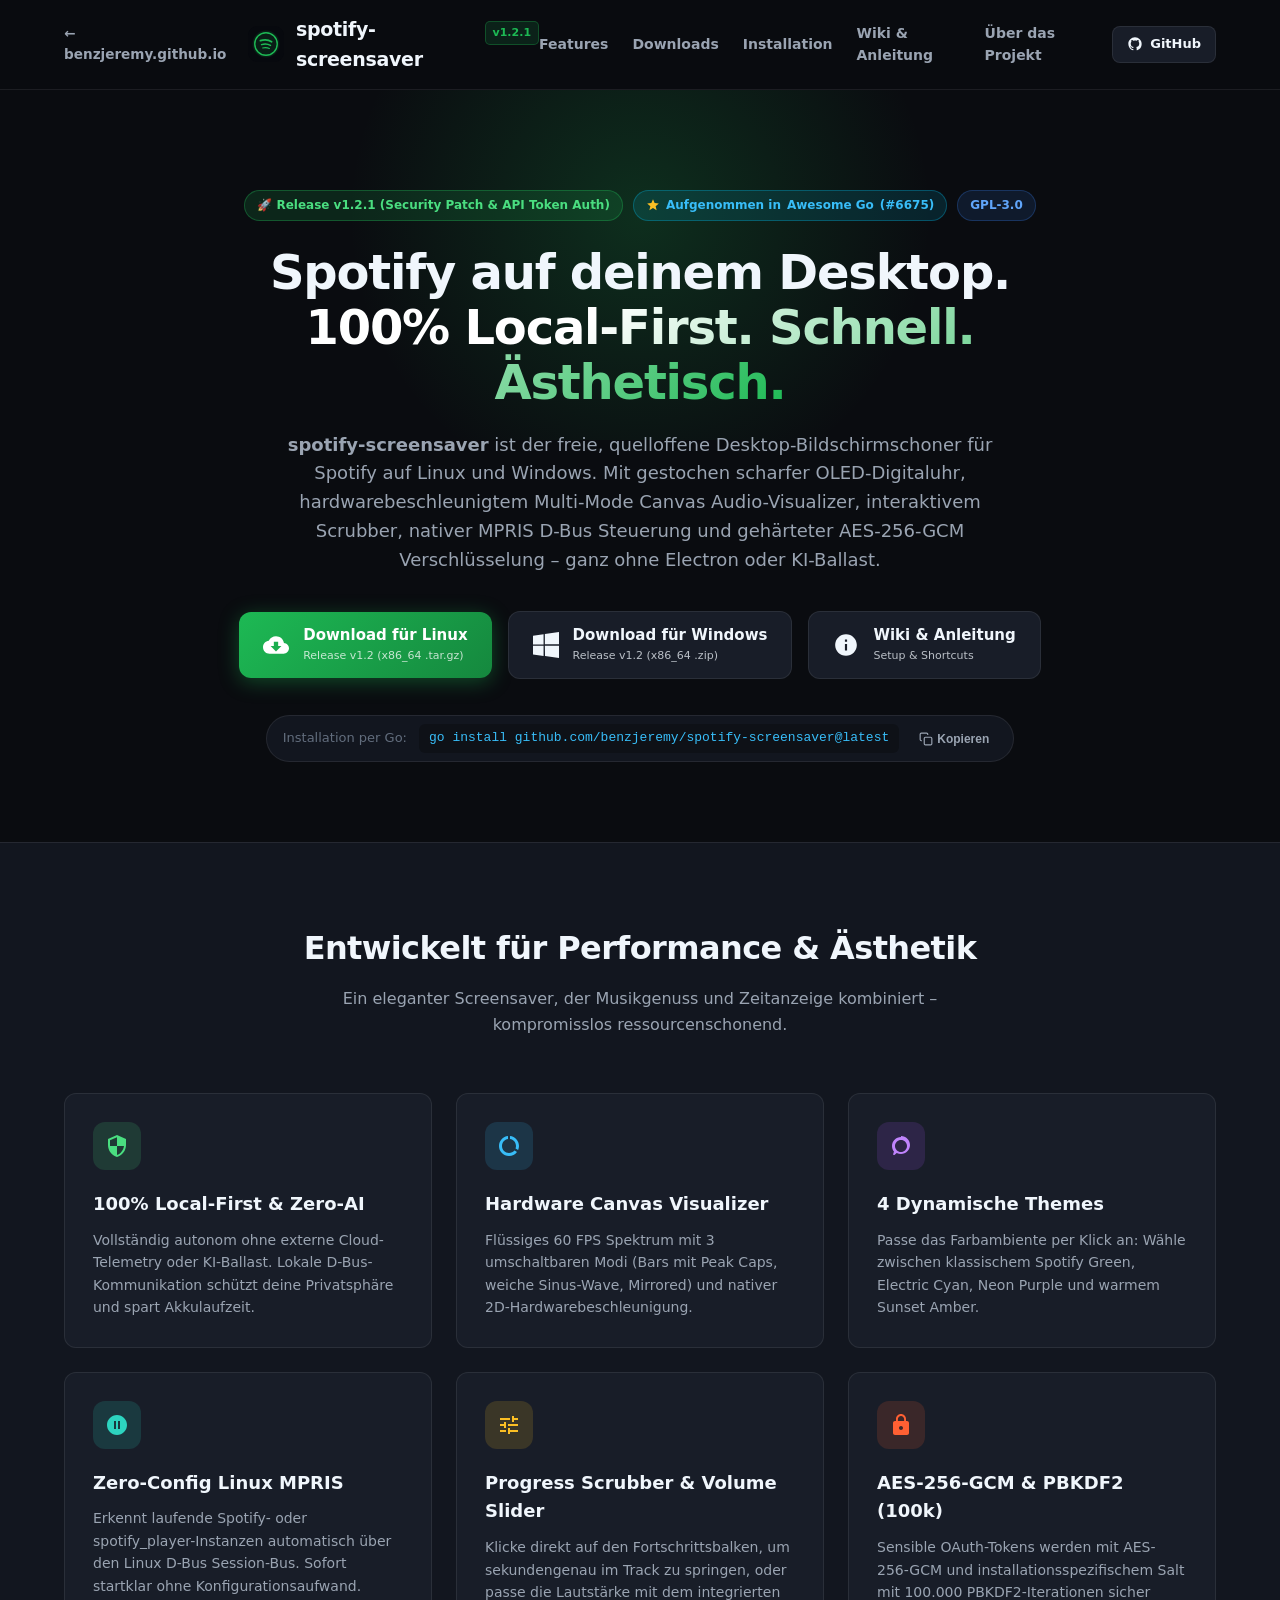
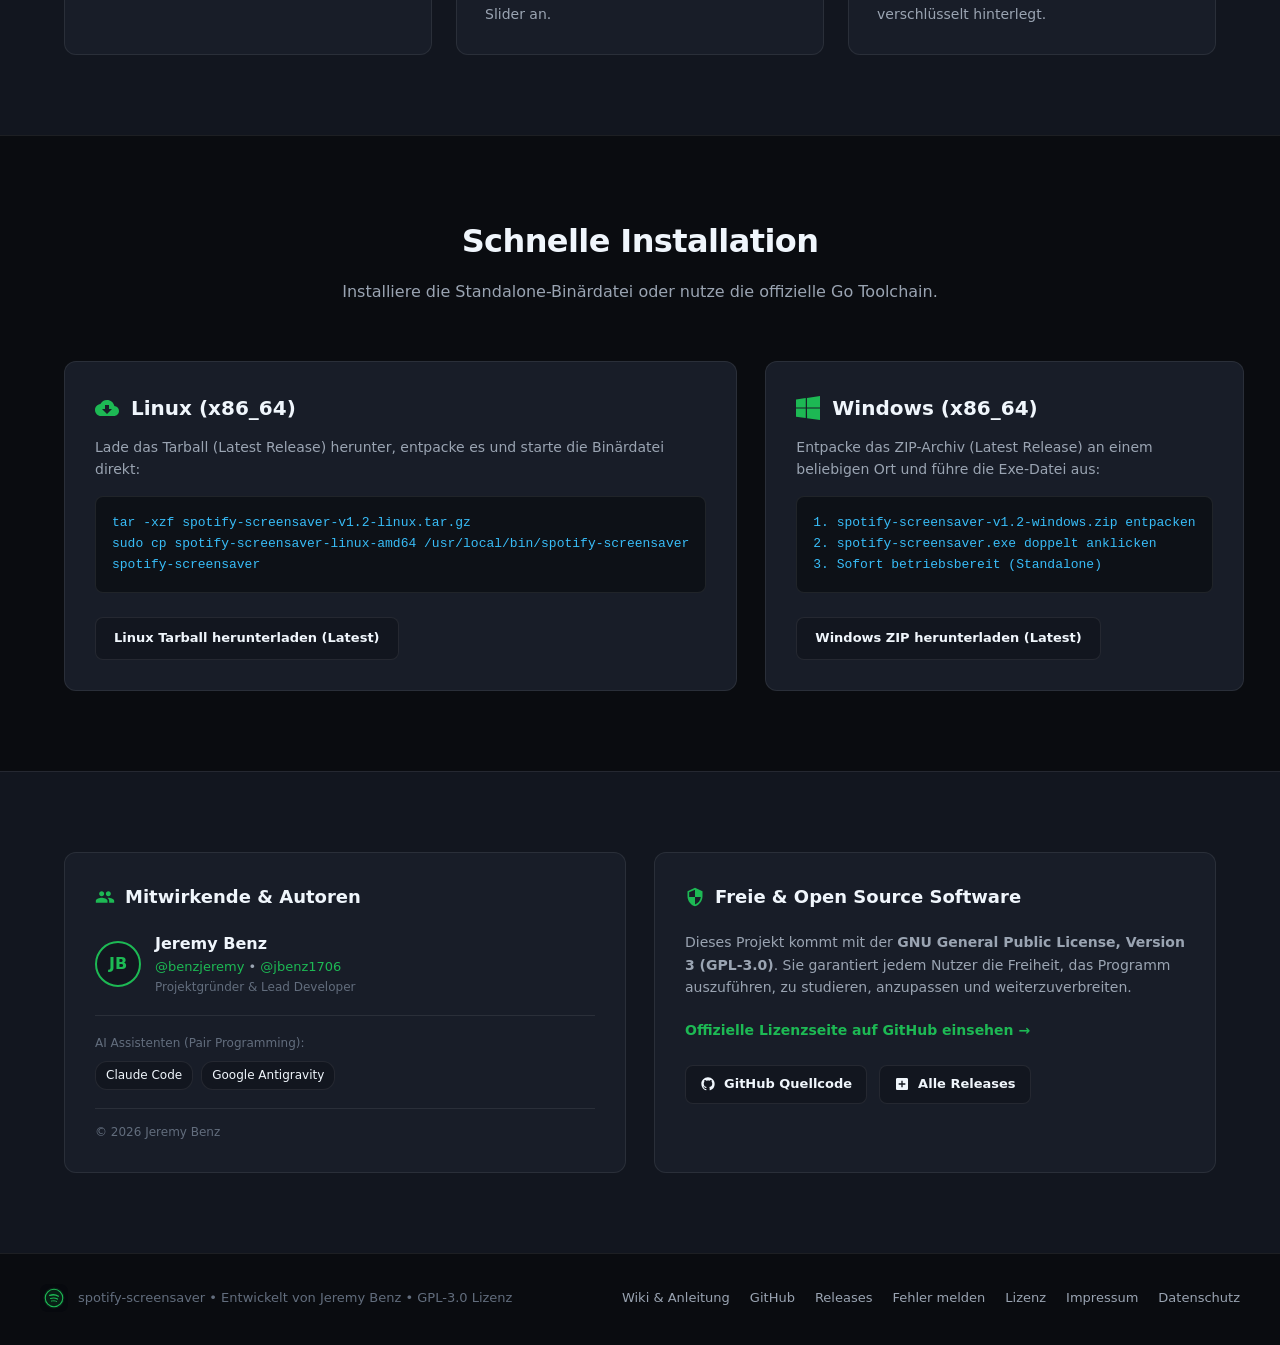
==== commit 97370b4b: "feat(ux): add mobile navigation drawer, v1.2.1 badges and touch optimizations" ====
--- a/index.html
+++ b/index.html
@@ -25,12 +25,14 @@
           <img src="favicon.svg" alt="spotify-screensaver" class="brand-logo" width="36" height="36">
           <div class="brand-info">
             <span class="brand-name">spotify-screensaver</span>
-            <span class="brand-ver">v1.2</span>
-          </div>
-        </a>
-      </div>
-
-      <nav class="main-nav">
+            <span class="brand-ver">v1.2.1</span>
+          </div>
+        </a>
+      </div>
+
+      <button class="mobile-toggle" id="mobile-toggle" aria-label="Menü umschalten" aria-expanded="false">☰</button>
+
+      <nav class="main-nav" id="main-nav">
         <a href="#features">Features</a>
         <a href="#download">Downloads</a>
         <a href="#install">Installation</a>
@@ -49,10 +51,10 @@
     <div class="hero-glow"></div>
     <div class="hero-container">
       <div class="hero-badges">
-        <span class="hero-badge release-badge">🚀 Release v1.2 (Performance Hotfix)</span>
-        <a href="https://github.com/avelino/awesome-go" target="_blank" rel="noopener" class="hero-badge awesome-badge" title="Eingereicht bei Awesome Go">
+        <span class="hero-badge release-badge">🚀 Release v1.2.1 (Security Patch & API Token Auth)</span>
+        <a href="https://github.com/avelino/awesome-go#other-software" target="_blank" rel="noopener" class="hero-badge awesome-badge" title="Aufgenommen in Awesome Go (#6675)">
           <svg viewBox="0 0 24 24" fill="currentColor" class="badge-star"><path d="M12 17.27L18.18 21l-1.64-7.03L22 9.24l-7.19-.61L12 2 9.19 8.63 2 9.24l5.46 4.73L5.82 21z"/></svg>
-          Awesome Go <strong>Candidate</strong>
+          Aufgenommen in <strong>Awesome Go</strong> (#6675)
         </a>
         <a href="https://github.com/benzjeremy/spotify-screensaver?tab=GPL-3.0-1-ov-file" target="_blank" rel="noopener" class="hero-badge license-pill" title="Lizenz: GNU General Public License v3.0 (GPL-3.0)">GPL-3.0</a>
       </div>
@@ -300,6 +302,35 @@
         setTimeout(() => { btnText.textContent = 'Kopieren'; }, 2000);
       });
     }
+
+    // Mobile Navigation Toggle
+    const mobileToggle = document.getElementById('mobile-toggle');
+    const mainNav = document.getElementById('main-nav');
+    if (mobileToggle && mainNav) {
+      mobileToggle.addEventListener('click', () => {
+        const isOpen = mainNav.classList.toggle('open');
+        mobileToggle.setAttribute('aria-expanded', isOpen);
+        mobileToggle.innerHTML = isOpen ? '✕' : '☰';
+      });
+
+      mainNav.querySelectorAll('a').forEach(link => {
+        link.addEventListener('click', () => {
+          if (mainNav.classList.contains('open')) {
+            mainNav.classList.remove('open');
+            mobileToggle.setAttribute('aria-expanded', 'false');
+            mobileToggle.innerHTML = '☰';
+          }
+        });
+      });
+
+      document.addEventListener('click', (e) => {
+        if (mainNav.classList.contains('open') && !mainNav.contains(e.target) && !mobileToggle.contains(e.target)) {
+          mainNav.classList.remove('open');
+          mobileToggle.setAttribute('aria-expanded', 'false');
+          mobileToggle.innerHTML = '☰';
+        }
+      });
+    }
   </script>
 </body>
 </html>
--- a/style.css
+++ b/style.css
@@ -755,8 +755,117 @@
   color: var(--text-primary);
 }
 
+/* ==================== MOBILE NAVIGATION & RESPONSIVE ==================== */
+.mobile-toggle {
+  display: none;
+  background: var(--bg-surface);
+  border: 1px solid var(--border-subtle);
+  color: var(--text-primary);
+  font-size: 1.4rem;
+  line-height: 1;
+  width: 42px;
+  height: 42px;
+  border-radius: var(--radius-sm);
+  cursor: pointer;
+  align-items: center;
+  justify-content: center;
+  transition: all 0.2s ease;
+  padding: 0;
+  -webkit-tap-highlight-color: transparent;
+}
+
+.mobile-toggle:hover,
+.mobile-toggle:focus-visible {
+  border-color: var(--accent-primary);
+  color: var(--accent-primary);
+  outline: none;
+}
+
 @media (max-width: 768px) {
-  .hero-title { font-size: 32px; }
-  .main-nav { display: none; }
-  .footer-container { flex-direction: column; text-align: center; }
-}
+  .hero-title {
+    font-size: 30px;
+    line-height: 1.25;
+  }
+
+  .mobile-toggle {
+    display: inline-flex;
+  }
+
+  .main-nav {
+    position: fixed;
+    top: 65px;
+    left: 0;
+    right: 0;
+    background: rgba(10, 12, 16, 0.97);
+    backdrop-filter: blur(20px);
+    -webkit-backdrop-filter: blur(20px);
+    border-bottom: 1px solid var(--border-subtle);
+    box-shadow: 0 20px 40px rgba(0, 0, 0, 0.6);
+    flex-direction: column;
+    align-items: stretch;
+    padding: 1.25rem 1.25rem 1.75rem;
+    gap: 0.6rem;
+    max-height: calc(100vh - 65px);
+    overflow-y: auto;
+    transform: translateY(-130%);
+    opacity: 0;
+    visibility: hidden;
+    transition: transform 0.28s cubic-bezier(0.16, 1, 0.3, 1), opacity 0.2s ease, visibility 0.2s;
+    z-index: 99;
+  }
+
+  .main-nav.open {
+    transform: translateY(0);
+    opacity: 1;
+    visibility: visible;
+  }
+
+  .main-nav a:not(.github-nav-btn) {
+    display: flex;
+    align-items: center;
+    padding: 12px 16px;
+    font-size: 15px;
+    font-weight: 600;
+    border-radius: var(--radius-sm);
+    background: rgba(255, 255, 255, 0.03);
+    border: 1px solid rgba(255, 255, 255, 0.05);
+    min-height: 44px;
+    -webkit-tap-highlight-color: transparent;
+  }
+
+  .main-nav a:not(.github-nav-btn):hover,
+  .main-nav a:not(.github-nav-btn):active {
+    background: rgba(29, 185, 84, 0.12);
+    border-color: rgba(29, 185, 84, 0.3);
+    color: var(--accent-primary);
+  }
+
+  .github-nav-btn {
+    width: 100%;
+    height: 44px;
+    justify-content: center;
+    font-size: 14px;
+    margin-top: 0.25rem;
+  }
+
+  .footer-container {
+    flex-direction: column;
+    text-align: center;
+    gap: 16px;
+  }
+
+  .footer-links {
+    flex-wrap: wrap;
+    justify-content: center;
+  }
+
+  .hero-buttons {
+    flex-direction: column;
+    width: 100%;
+  }
+
+  .btn-primary, .btn-secondary {
+    width: 100%;
+    justify-content: center;
+  }
+}
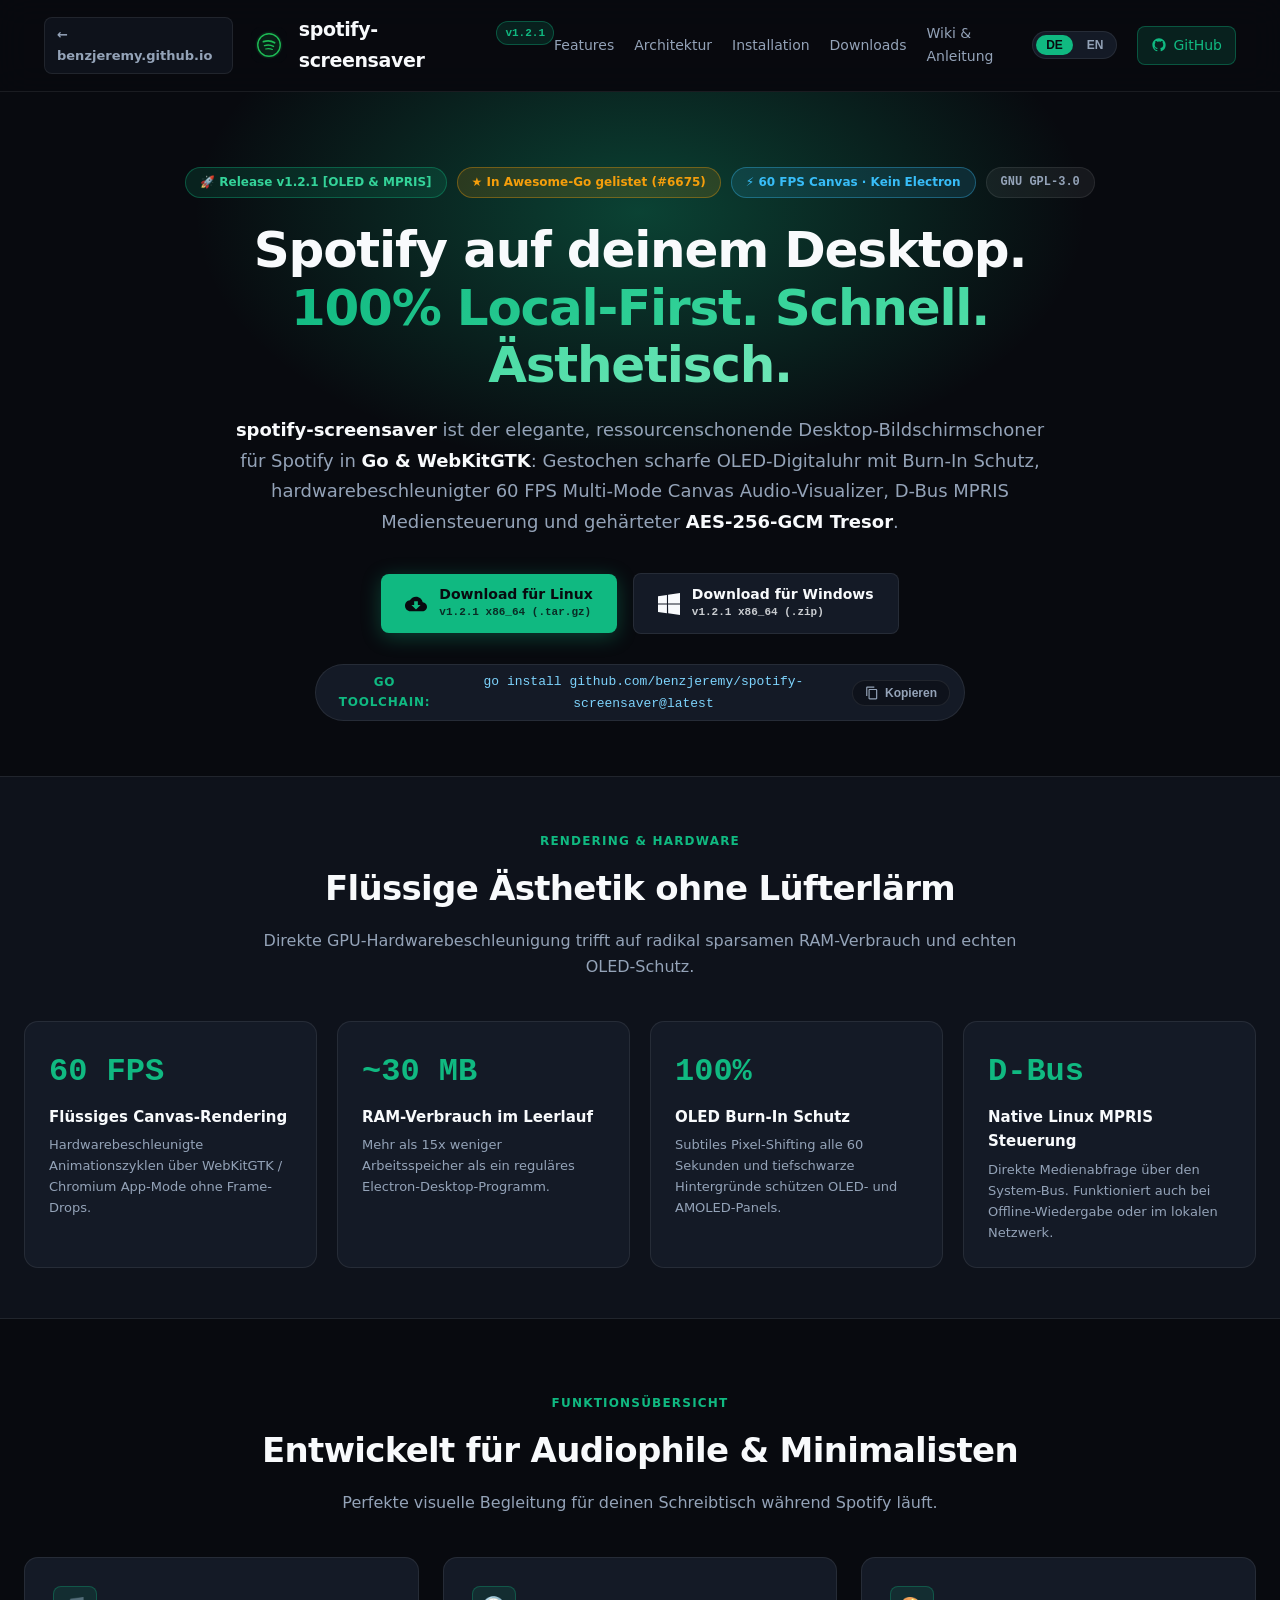
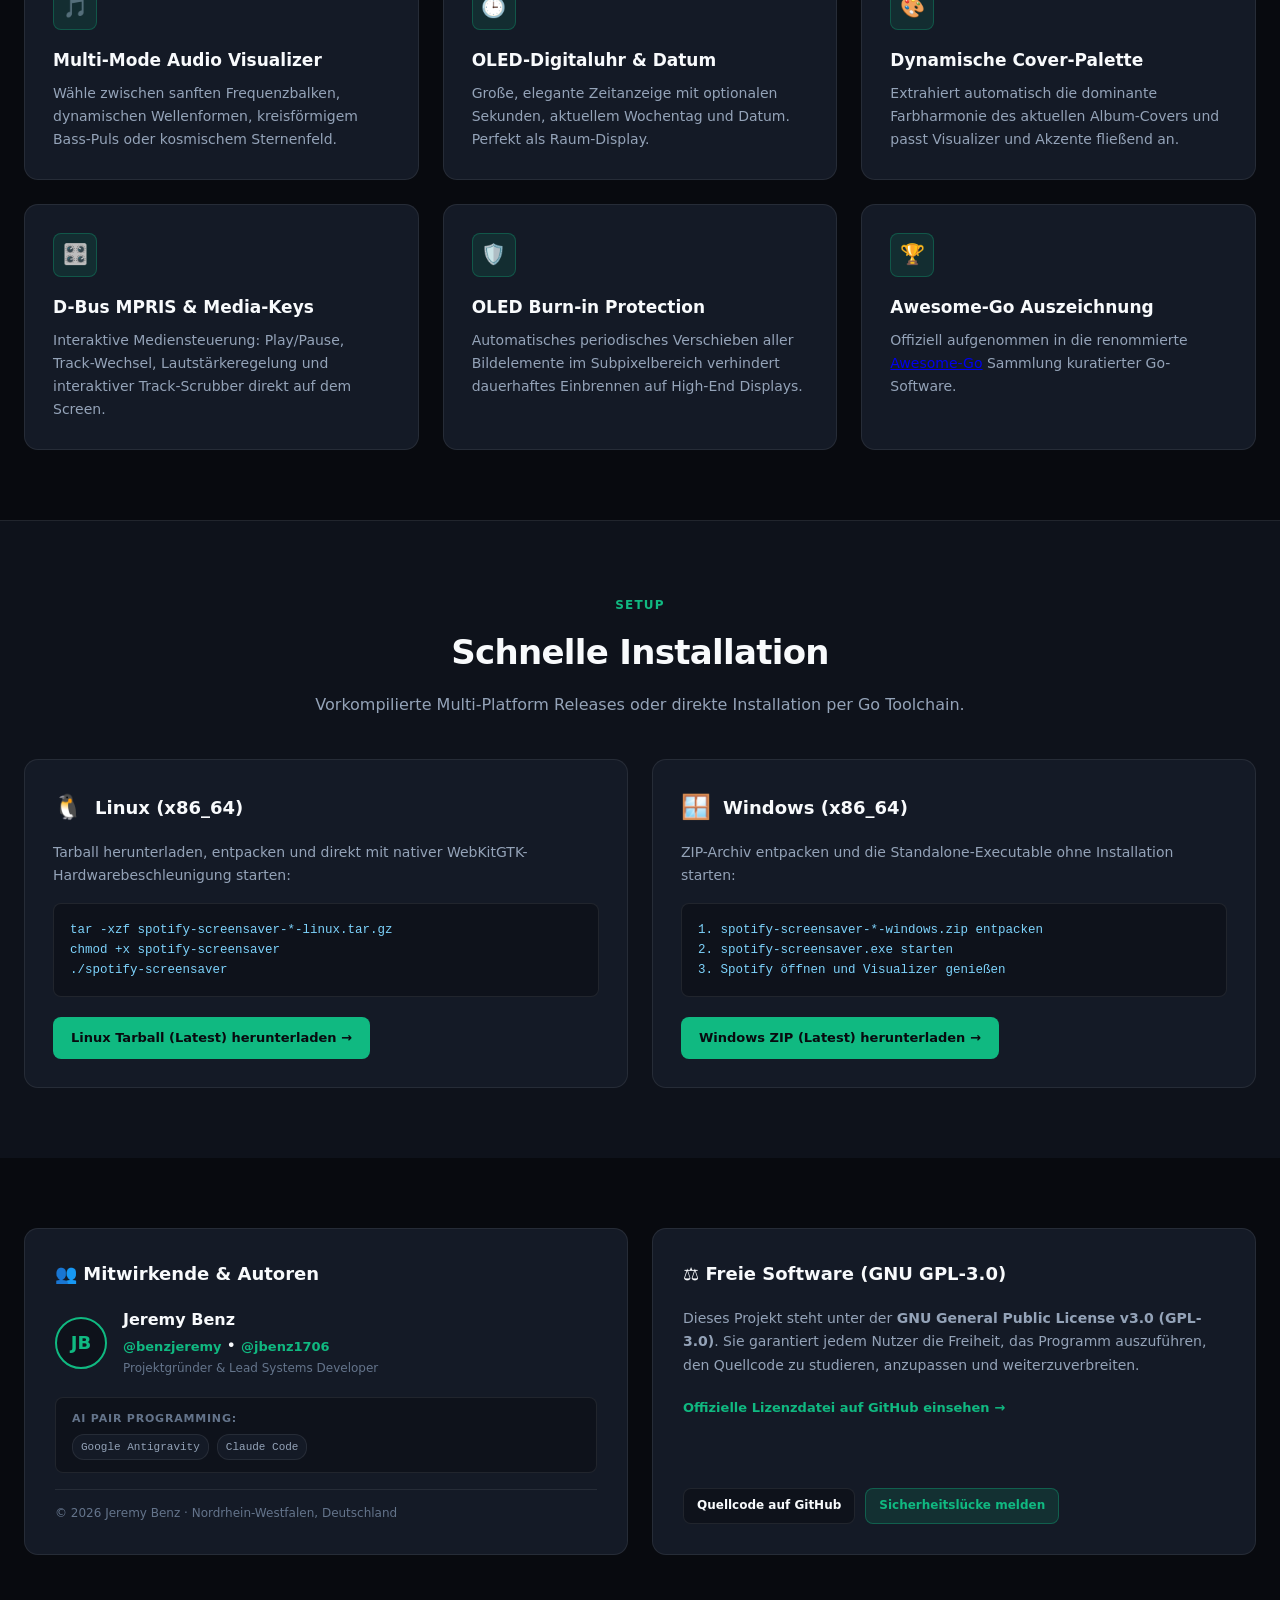
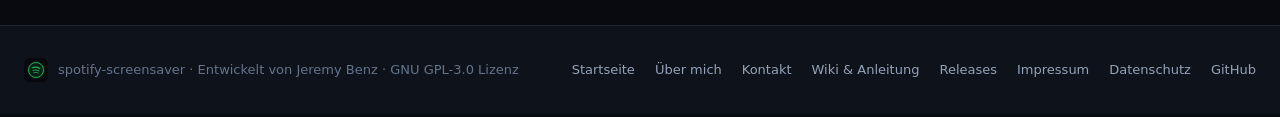
==== commit 6c07df70: "feat(web): complete redesign with cybernetic dark theme, canvas visualizer showcase, and mpris docs" ====
--- a/index.html
+++ b/index.html
@@ -3,25 +3,31 @@
 <head>
   <meta charset="UTF-8">
   <meta name="viewport" content="width=device-width, initial-scale=1.0">
-  <title>spotify-screensaver – Eleganter nativer Desktop Bildschirmschoner</title>
-  <meta name="description" content="Offizielle Website für spotify-screensaver: Der elegante, native Desktop-Bildschirmschoner für Spotify mit OLED-Digitaluhr, hardwarebeschleunigtem Audio-Visualizer, MPRIS D-Bus Steuerung & 100% Local-First.">
+  <meta http-equiv="Content-Security-Policy" content="default-src 'self'; script-src 'self' 'unsafe-inline'; style-src 'self' 'unsafe-inline'; img-src 'self' data: https:; font-src 'self'; frame-src 'none'; object-src 'none'; base-uri 'self';" />
+  <meta http-equiv="X-Content-Type-Options" content="nosniff" />
+  <meta name="referrer" content="strict-origin-when-cross-origin" />
+  <title>spotify-screensaver · Eleganter Desktop Bildschirmschoner in Go · v1.2.1</title>
+  <meta name="description" content="Offizielle Website für spotify-screensaver: Der elegante Desktop-Bildschirmschoner für Spotify in Go & WebKitGTK. OLED-Digitaluhr, 60 FPS Canvas Visualizer, MPRIS D-Bus Steuerung und Awesome-Go gelistet.">
   <meta property="og:type" content="website">
-  <meta property="og:title" content="spotify-screensaver – Eleganter nativer Desktop Bildschirmschoner">
-  <meta property="og:description" content="Nativer Bildschirmschoner für Spotify mit Digitaluhr, Multi-Mode Visualizer und MPRIS D-Bus Integration. 100% Local-First in Go.">
+  <meta property="og:title" content="spotify-screensaver · Desktop Bildschirmschoner in Go">
+  <meta property="og:description" content="Nativer Spotify Bildschirmschoner in Go & WebKitGTK. OLED-Digitaluhr, 60 FPS Audio-Visualizer und MPRIS D-Bus Steuerung.">
   <meta property="og:url" content="https://benzjeremy.github.io/spotify-screensaver/">
+  <meta name="twitter:card" content="summary">
+  <meta name="twitter:title" content="spotify-screensaver · Go Desktop Screensaver">
+  <meta name="twitter:description" content="60 FPS Canvas Visualizer, OLED Burn-In Schutz und D-Bus Steuerung in Go.">
   <link rel="icon" type="image/svg+xml" href="favicon.svg">
   <link rel="stylesheet" href="style.css">
 </head>
 <body>
 
-  <!-- Header / Navigation -->
+  <!-- Site Navigation -->
   <header class="site-header">
     <div class="nav-container">
-      <div style="display:flex; align-items:center; gap:1.25rem;">
-        <a href="https://benzjeremy.github.io/" style="color:var(--text-secondary); text-decoration:none; font-size:0.85rem; font-weight:600; display:inline-flex; align-items:center; gap:0.35rem;">
-          ← benzjeremy.github.io
-        </a>
-        <a href="#" class="brand-link">
+      <div class="nav-left">
+        <a href="https://benzjeremy.github.io/" class="back-root-btn">
+          <span>← benzjeremy.github.io</span>
+        </a>
+        <a href="index.html" class="brand-link">
           <img src="favicon.svg" alt="spotify-screensaver" class="brand-logo" width="36" height="36">
           <div class="brand-info">
             <span class="brand-name">spotify-screensaver</span>
@@ -30,307 +36,414 @@
         </a>
       </div>
 
-      <button class="mobile-toggle" id="mobile-toggle" aria-label="Menü umschalten" aria-expanded="false">☰</button>
+      <button class="mobile-toggle" id="mobile-toggle" aria-label="Menü öffnen/schließen" aria-expanded="false">☰</button>
 
       <nav class="main-nav" id="main-nav">
-        <a href="#features">Features</a>
-        <a href="#download">Downloads</a>
-        <a href="#install">Installation</a>
-        <a href="wiki/">Wiki & Anleitung</a>
-        <a href="#about">Über das Projekt</a>
-        <a href="https://github.com/benzjeremy/spotify-screensaver" target="_blank" rel="noopener" class="github-nav-btn">
-          <svg viewBox="0 0 24 24" fill="currentColor" class="nav-btn-icon"><path d="M12 2C6.477 2 2 6.484 2 12.017c0 4.425 2.865 8.18 6.839 9.504.5.092.682-.217.682-.483 0-.237-.008-.868-.013-1.703-2.782.605-3.369-1.343-3.369-1.343-.454-1.158-1.11-1.466-1.11-1.466-.908-.62.069-.608.069-.608 1.003.07 1.53 1.032 1.53 1.032.892 1.53 2.341 1.088 2.91.832.092-.647.35-1.088.636-1.338-2.22-.253-4.555-1.113-4.555-4.951 0-1.093.39-1.988 1.029-2.688-.103-.253-.446-1.272.098-2.65 0 0 .84-.27 2.75 1.026A9.564 9.564 0 0112 6.844c.85.004 1.705.115 2.504.337 1.909-1.296 2.747-1.027 2.747-1.027.546 1.379.202 2.398.1 2.651.64.7 1.028 1.595 1.028 2.688 0 3.848-2.339 4.695-4.566 4.943.359.309.678.92.678 1.855 0 1.338-.012 2.419-.012 2.747 0 .268.18.58.688.482A10.019 10.019 0 0022 12.017C22 6.484 17.522 2 12 2z"/></svg>
+        <a href="#features">
+          <span class="lang-de">Features</span>
+          <span class="lang-en" style="display:none;">Features</span>
+        </a>
+        <a href="#architektur">
+          <span class="lang-de">Architektur</span>
+          <span class="lang-en" style="display:none;">Architecture</span>
+        </a>
+        <a href="#install">
+          <span class="lang-de">Installation</span>
+          <span class="lang-en" style="display:none;">Install</span>
+        </a>
+        <a href="#download">
+          <span class="lang-de">Downloads</span>
+          <span class="lang-en" style="display:none;">Downloads</span>
+        </a>
+        <a href="wiki/">
+          <span class="lang-de">Wiki &amp; Anleitung</span>
+          <span class="lang-en" style="display:none;">Wiki &amp; Docs</span>
+        </a>
+
+        <div class="lang-switch" role="group" aria-label="Sprachauswahl">
+          <button type="button" class="lang-btn active" id="btn-lang-de" onclick="setLang('de')">DE</button>
+          <button type="button" class="lang-btn" id="btn-lang-en" onclick="setLang('en')">EN</button>
+        </div>
+
+        <a href="https://github.com/benzjeremy/spotify-screensaver" target="_blank" rel="noopener noreferrer" class="btn-card highlight">
+          <svg viewBox="0 0 24 24" width="16" height="16" fill="currentColor"><path d="M12 2C6.477 2 2 6.484 2 12.017c0 4.425 2.865 8.18 6.839 9.504.5.092.682-.217.682-.483 0-.237-.008-.868-.013-1.703-2.782.605-3.369-1.343-3.369-1.343-.454-1.158-1.11-1.466-1.11-1.466-.908-.62.069-.608.069-.608 1.003.07 1.53 1.032 1.53 1.032.892 1.53 2.341 1.088 2.91.832.092-.647.35-1.088.636-1.338-2.22-.253-4.555-1.113-4.555-4.951 0-1.093.39-1.988 1.029-2.688-.103-.253-.446-1.272.098-2.65 0 0 .84-.27 2.75 1.026A9.564 9.564 0 0112 6.844c.85.004 1.705.115 2.504.337 1.909-1.296 2.747-1.027 2.747-1.027.546 1.379.202 2.398.1 2.651.64.7 1.028 1.595 1.028 2.688 0 3.848-2.339 4.695-4.566 4.943.359.309.678.92.678 1.855 0 1.338-.012 2.419-.012 2.747 0 .268.18.58.688.482A10.019 10.019 0 0022 12.017C22 6.484 17.522 2 12 2z"/></svg>
           <span>GitHub</span>
         </a>
       </nav>
     </div>
   </header>
 
-  <!-- Hero Section -->
-  <section class="hero-section">
-    <div class="hero-glow"></div>
-    <div class="hero-container">
-      <div class="hero-badges">
-        <span class="hero-badge release-badge">🚀 Release v1.2.1 (Security Patch & API Token Auth)</span>
-        <a href="https://github.com/avelino/awesome-go#other-software" target="_blank" rel="noopener" class="hero-badge awesome-badge" title="Aufgenommen in Awesome Go (#6675)">
-          <svg viewBox="0 0 24 24" fill="currentColor" class="badge-star"><path d="M12 17.27L18.18 21l-1.64-7.03L22 9.24l-7.19-.61L12 2 9.19 8.63 2 9.24l5.46 4.73L5.82 21z"/></svg>
-          Aufgenommen in <strong>Awesome Go</strong> (#6675)
-        </a>
-        <a href="https://github.com/benzjeremy/spotify-screensaver?tab=GPL-3.0-1-ov-file" target="_blank" rel="noopener" class="hero-badge license-pill" title="Lizenz: GNU General Public License v3.0 (GPL-3.0)">GPL-3.0</a>
-      </div>
-
-      <h1 class="hero-title">
-        Spotify auf deinem Desktop.<br>
-        <span class="gradient-text">100% Local-First. Schnell. Ästhetisch.</span>
-      </h1>
-
-      <p class="hero-subtitle">
-        <strong>spotify-screensaver</strong> ist der freie, quelloffene Desktop-Bildschirmschoner für Spotify auf Linux und Windows. 
-        Mit gestochen scharfer OLED-Digitaluhr, hardwarebeschleunigtem Multi-Mode Canvas Audio-Visualizer, interaktivem Scrubber, nativer MPRIS D-Bus Steuerung und gehärteter AES-256-GCM Verschlüsselung – ganz ohne Electron oder KI-Ballast.
-      </p>
-
-      <div class="hero-cta-group" id="download">
-        <a href="https://github.com/benzjeremy/spotify-screensaver/releases/tag/v1.2" class="btn-primary">
-          <svg viewBox="0 0 24 24" fill="currentColor" class="btn-icon"><path d="M19.35 10.04C18.67 6.59 15.64 4 12 4 9.11 4 6.6 5.64 5.35 8.04 2.34 8.36 0 10.91 0 14c0 3.31 2.69 6 6 6h13c2.76 0 5-2.24 5-5 0-2.64-2.05-4.78-4.65-4.96zM17 13l-5 5-5-5h3V9h4v4h3z"/></svg>
-          <div>
-            <span class="btn-main-text">Download für Linux</span>
-            <span class="btn-sub-text">Release v1.2 (x86_64 .tar.gz)</span>
-          </div>
-        </a>
-        <a href="https://github.com/benzjeremy/spotify-screensaver/releases/tag/v1.2" class="btn-secondary">
-          <svg viewBox="0 0 24 24" fill="currentColor" class="btn-icon"><path d="M0 3.449L9.75 2.1v9.451H0m10.949-9.602L24 0v11.4H10.949M0 12.6h9.75v9.451L0 20.699M10.949 12.6H24V24l-12.9-1.801"/></svg>
-          <div>
-            <span class="btn-main-text">Download für Windows</span>
-            <span class="btn-sub-text">Release v1.2 (x86_64 .zip)</span>
-          </div>
-        </a>
-        <a href="wiki/" class="btn-secondary">
-          <svg viewBox="0 0 24 24" fill="currentColor" class="btn-icon"><path d="M12 2C6.48 2 2 6.48 2 12s4.48 10 10 10 10-4.48 10-10S17.52 2 12 2zm1 15h-2v-6h2v6zm0-8h-2V7h2v2z"/></svg>
-          <div>
-            <span class="btn-main-text">Wiki & Anleitung</span>
-            <span class="btn-sub-text">Setup & Shortcuts</span>
-          </div>
-        </a>
-      </div>
-
-      <!-- Quick Command Box -->
-      <div class="quick-install-box">
-        <span class="quick-inst-label">Installation per Go:</span>
-        <code class="cmd-code" id="goInstallCmd">go install github.com/benzjeremy/spotify-screensaver@latest</code>
-        <button class="copy-cmd-btn" onclick="copyInstallCmd()" title="Befehl in die Zwischenablage kopieren">
-          <svg viewBox="0 0 24 24" fill="none" stroke="currentColor" stroke-width="2" class="copy-ic"><rect x="9" y="9" width="13" height="13" rx="2" ry="2"></rect><path d="M5 15H4a2 2 0 0 1-2-2V4a2 2 0 0 1 2-2h9a2 2 0 0 1 2 2v1"></path></svg>
-          <span id="copyBtnText">Kopieren</span>
-        </button>
-      </div>
-    </div>
-  </section>
-
-  <!-- Feature Grid Section -->
-  <section class="features-section" id="features">
-    <div class="section-container">
-      <div class="section-header">
-        <h2 class="section-title">Entwickelt für Performance & Ästhetik</h2>
-        <p class="section-sub">Ein eleganter Screensaver, der Musikgenuss und Zeitanzeige kombiniert – kompromisslos ressourcenschonend.</p>
-      </div>
-
-      <div class="feature-grid">
-        <!-- Feature 1 -->
-        <div class="feature-card">
-          <div class="f-card-icon green">
-            <svg viewBox="0 0 24 24" fill="currentColor"><path d="M12 1L3 5v6c0 5.55 3.84 10.74 9 12 5.16-1.26 9-6.45 9-12V5l-9-4zm0 10.99h7c-.53 4.12-3.28 7.79-7 8.94V12H5V6.3l7-3.11v8.8z"/></svg>
-          </div>
-          <h3>100% Local-First & Zero-AI</h3>
-          <p>Vollständig autonom ohne externe Cloud-Telemetry oder KI-Ballast. Lokale D-Bus-Kommunikation schützt deine Privatsphäre und spart Akkulaufzeit.</p>
-        </div>
-
-        <!-- Feature 2 -->
-        <div class="feature-card">
-          <div class="f-card-icon blue">
-            <svg viewBox="0 0 24 24" fill="currentColor"><path d="M13 2.05v3.03c3.39.49 6 3.39 6 6.92 0 .9-.18 1.75-.48 2.54l2.6 1.53c.56-1.24.88-2.62.88-4.07 0-5.18-3.95-9.45-9-9.95zM12 19c-3.87 0-7-3.13-7-7 0-3.53 2.61-6.43 6-6.92V2.05c-5.05.5-9 4.76-9 9.95 0 5.52 4.47 10 9.99 10 3.31 0 6.24-1.61 8.01-4.09l-2.45-1.45C16.14 17.9 14.21 19 12 19z"/></svg>
-          </div>
-          <h3>Hardware Canvas Visualizer</h3>
-          <p>Flüssiges 60 FPS Spektrum mit 3 umschaltbaren Modi (Bars mit Peak Caps, weiche Sinus-Wave, Mirrored) und nativer 2D-Hardwarebeschleunigung.</p>
-        </div>
-
-        <!-- Feature 3 -->
-        <div class="feature-card">
-          <div class="f-card-icon purple">
-            <svg viewBox="0 0 24 24" fill="currentColor"><path d="M12 3c-4.97 0-9 4.03-9 9 0 2.12.74 4.07 1.97 5.61L4.35 19.4c-.39.39-.39 1.02 0 1.41.39.39 1.02.39 1.41 0l1.9-1.9C9.22 19.58 10.57 20 12 20c4.97 0 9-4.03 9-9s-4.03-9-9-9zm0 15c-3.31 0-6-2.69-6-6s2.69-6 6-6 6 2.69 6 6-2.69 6-6 6z"/></svg>
-          </div>
-          <h3>4 Dynamische Themes</h3>
-          <p>Passe das Farbambiente per Klick an: Wähle zwischen klassischem Spotify Green, Electric Cyan, Neon Purple und warmem Sunset Amber.</p>
-        </div>
-
-        <!-- Feature 4 -->
-        <div class="feature-card">
-          <div class="f-card-icon teal">
-            <svg viewBox="0 0 24 24" fill="currentColor"><path d="M12 2C6.48 2 2 6.48 2 12s4.48 10 10 10 10-4.48 10-10S17.52 2 12 2zm-1 14H9V8h2v8zm4 0h-2V8h2v8z"/></svg>
-          </div>
-          <h3>Zero-Config Linux MPRIS</h3>
-          <p>Erkennt laufende Spotify- oder spotify_player-Instanzen automatisch über den Linux D-Bus Session-Bus. Sofort startklar ohne Konfigurationsaufwand.</p>
-        </div>
-
-        <!-- Feature 5 -->
-        <div class="feature-card">
-          <div class="f-card-icon amber">
-            <svg viewBox="0 0 24 24" fill="currentColor"><path d="M3 17v2h6v-2H3zM3 5v2h10V5H3zm10 16v-2h8v-2h-8v-2h-2v6h2zM7 9v2H3v2h4v2h2V9H7zm14 4v-2H11v2h10zm-6-4h2V7h4V5h-4V3h-2v6z"/></svg>
-          </div>
-          <h3>Progress Scrubber & Volume Slider</h3>
-          <p>Klicke direkt auf den Fortschrittsbalken, um sekundengenau im Track zu springen, oder passe die Lautstärke mit dem integrierten Slider an.</p>
-        </div>
-
-        <!-- Feature 6 -->
-        <div class="feature-card">
-          <div class="f-card-icon orange">
-            <svg viewBox="0 0 24 24" fill="currentColor"><path d="M18 8h-1V6c0-2.76-2.24-5-5-5S7 3.24 7 6v2H6c-1.1 0-2 .9-2 2v10c0 1.1.9 2 2 2h12c1.1 0 2-.9 2-2V10c0-1.1-.9-2-2-2zm-6 9c-1.1 0-2-.9-2-2s.9-2 2-2 2 .9 2 2-.9 2-2 2zm3.1-9H8.9V6c0-1.71 1.39-3.1 3.1-3.1 1.71 0 3.1 1.39 3.1 3.1v2z"/></svg>
-          </div>
-          <h3>AES-256-GCM & PBKDF2 (100k)</h3>
-          <p>Sensible OAuth-Tokens werden mit AES-256-GCM und installationsspezifischem Salt mit 100.000 PBKDF2-Iterationen sicher verschlüsselt hinterlegt.</p>
-        </div>
-      </div>
-    </div>
-  </section>
-
-  <!-- Installation Guide Section -->
-  <section class="install-section" id="install">
-    <div class="section-container">
-      <div class="section-header">
-        <h2 class="section-title">Schnelle Installation</h2>
-        <p class="section-sub">Installiere die Standalone-Binärdatei oder nutze die offizielle Go Toolchain.</p>
-      </div>
-
-      <div class="install-grid">
-        <!-- Linux Card -->
-        <div class="install-card">
-          <div class="inst-card-header">
-            <svg viewBox="0 0 24 24" fill="currentColor" class="inst-icon"><path d="M19.35 10.04C18.67 6.59 15.64 4 12 4 9.11 4 6.6 5.64 5.35 8.04 2.34 8.36 0 10.91 0 14c0 3.31 2.69 6 6 6h13c2.76 0 5-2.24 5-5 0-2.64-2.05-4.78-4.65-4.96zM17 13l-5 5-5-5h3V9h4v4h3z"/></svg>
-            <h3>Linux (x86_64)</h3>
-          </div>
-          <p class="inst-desc">Lade das Tarball (Latest Release) herunter, entpacke es und starte die Binärdatei direkt:</p>
-          <pre class="inst-pre"><code>tar -xzf spotify-screensaver-v1.2-linux.tar.gz
-sudo cp spotify-screensaver-linux-amd64 /usr/local/bin/spotify-screensaver
-spotify-screensaver</code></pre>
-          <div class="inst-action">
-            <a href="https://github.com/benzjeremy/spotify-screensaver/releases/latest" class="btn-sm">Linux Tarball herunterladen (Latest)</a>
-          </div>
-        </div>
-
-        <!-- Windows Card -->
-        <div class="install-card">
-          <div class="inst-card-header">
-            <svg viewBox="0 0 24 24" fill="currentColor" class="inst-icon"><path d="M0 3.449L9.75 2.1v9.451H0m10.949-9.602L24 0v11.4H10.949M0 12.6h9.75v9.451L0 20.699M10.949 12.6H24V24l-12.9-1.801"/></svg>
-            <h3>Windows (x86_64)</h3>
-          </div>
-          <p class="inst-desc">Entpacke das ZIP-Archiv (Latest Release) an einem beliebigen Ort und führe die Exe-Datei aus:</p>
-          <pre class="inst-pre"><code>1. spotify-screensaver-v1.2-windows.zip entpacken
-2. spotify-screensaver.exe doppelt anklicken
-3. Sofort betriebsbereit (Standalone)</code></pre>
-          <div class="inst-action">
-            <a href="https://github.com/benzjeremy/spotify-screensaver/releases/latest" class="btn-sm">Windows ZIP herunterladen (Latest)</a>
-          </div>
-        </div>
-      </div>
-    </div>
-  </section>
-
-  <!-- About / Credits / License Section -->
-  <section class="about-section" id="about">
-    <div class="section-container">
-      <div class="about-layout-grid">
-        <!-- Mitwirkende -->
-        <div class="about-info-box">
-          <h3 class="about-box-title">
-            <svg viewBox="0 0 24 24" fill="currentColor" class="box-ic"><path d="M16 11c1.66 0 2.99-1.34 2.99-3S17.66 5 16 5c-1.66 0-3 1.34-3 3s1.34 3 3 3zm-8 0c1.66 0 2.99-1.34 2.99-3S9.66 5 8 5C6.34 5 5 6.34 5 8s1.34 3 3 3zm0 2c-2.33 0-7 1.17-7 3.5V19h14v-2.5c0-2.33-4.67-3.5-7-3.5zm8 0c-.29 0-.62.02-.97.05 1.16.84 1.97 1.97 1.97 3.45V19h6v-2.5c0-2.33-4.67-3.5-7-3.5z"/></svg>
-            Mitwirkende & Autoren
-          </h3>
-          <div class="author-card">
-            <div class="author-avatar">JB</div>
-            <div class="author-details">
-              <div class="author-name">Jeremy Benz</div>
-              <div class="author-handles">
-                <a href="https://github.com/benzjeremy" target="_blank" rel="noopener">@benzjeremy</a> &bull; 
-                <a href="https://github.com/jbenz1706" target="_blank" rel="noopener">@jbenz1706</a>
+  <main>
+    <!-- HERO SECTION -->
+    <section class="hero-section" id="hero">
+      <div class="hero-glow"></div>
+      <div class="hero-container">
+        
+        <div class="hero-badges">
+          <span class="hero-badge release-badge">🚀 Release v1.2.1 [OLED &amp; MPRIS]</span>
+          <a href="https://github.com/avelino/awesome-go#other-software" target="_blank" rel="noopener noreferrer" class="hero-badge awesome-badge" title="Gelistet in Awesome-Go (#6667 / #6675)">
+            ★ In Awesome-Go gelistet (#6675)
+          </a>
+          <span class="hero-badge perf-badge">⚡ 60 FPS Canvas · Kein Electron</span>
+          <a href="https://github.com/benzjeremy/spotify-screensaver/blob/main/LICENSE" target="_blank" rel="noopener noreferrer" class="hero-badge license-pill">GNU GPL-3.0</a>
+        </div>
+
+        <div data-lang="de" class="visible">
+          <h1 class="hero-title">
+            Spotify auf deinem Desktop.<br>
+            <span class="gradient-text">100% Local-First. Schnell. Ästhetisch.</span>
+          </h1>
+          <p class="hero-subtitle">
+            <strong>spotify-screensaver</strong> ist der elegante, ressourcenschonende Desktop-Bildschirmschoner für Spotify in <strong>Go &amp; WebKitGTK</strong>: Gestochen scharfe OLED-Digitaluhr mit Burn-In Schutz, hardwarebeschleunigter 60 FPS Multi-Mode Canvas Audio-Visualizer, D-Bus MPRIS Mediensteuerung und gehärteter <strong>AES-256-GCM Tresor</strong>.
+          </p>
+        </div>
+
+        <div data-lang="en">
+          <h1 class="hero-title">
+            Spotify on Your Desktop.<br>
+            <span class="gradient-text">100% Local-First. Fast. Aesthetic.</span>
+          </h1>
+          <p class="hero-subtitle">
+            <strong>spotify-screensaver</strong> is the lean, elegant desktop screensaver for Spotify built in <strong>Go &amp; WebKitGTK</strong>: Razor-sharp OLED clock with burn-in mitigation, hardware-accelerated 60 FPS canvas audio visualizer, D-Bus MPRIS playback control, and device-bound <strong>AES-256-GCM vault</strong>.
+          </p>
+        </div>
+
+        <!-- Download Action CTAs -->
+        <div class="hero-cta-group" id="download">
+          <a href="https://github.com/benzjeremy/spotify-screensaver/releases/tag/v1.2.1" target="_blank" rel="noopener noreferrer" class="btn-primary">
+            <svg viewBox="0 0 24 24" width="22" height="22" fill="currentColor"><path d="M19.35 10.04C18.67 6.59 15.64 4 12 4 9.11 4 6.6 5.64 5.35 8.04 2.34 8.36 0 10.91 0 14c0 3.31 2.69 6 6 6h13c2.76 0 5-2.24 5-5 0-2.64-2.05-4.78-4.65-4.96zM17 13l-5 5-5-5h3V9h4v4h3z"/></svg>
+            <div>
+              <span class="btn-main-text">Download für Linux</span>
+              <span class="btn-sub-text">v1.2.1 x86_64 (.tar.gz)</span>
+            </div>
+          </a>
+
+          <a href="https://github.com/benzjeremy/spotify-screensaver/releases/tag/v1.2.1" target="_blank" rel="noopener noreferrer" class="btn-secondary">
+            <svg viewBox="0 0 24 24" width="22" height="22" fill="currentColor"><path d="M0 3.449L9.75 2.1v9.451H0m10.949-9.602L24 0v11.4H10.949M0 12.6h9.75v9.451L0 20.699M10.949 12.6H24V24l-12.9-1.801"/></svg>
+            <div>
+              <span class="btn-main-text">Download für Windows</span>
+              <span class="btn-sub-text">v1.2.1 x86_64 (.zip)</span>
+            </div>
+          </a>
+        </div>
+
+        <!-- Quick Go Command -->
+        <div class="quick-install-box">
+          <span class="cmd-label">Go Toolchain:</span>
+          <code class="cmd-code" id="goInstallCmd">go install github.com/benzjeremy/spotify-screensaver@latest</code>
+          <button type="button" class="copy-cmd-btn" id="copy-cmd-btn" onclick="copyInstallCmd()">
+            <svg viewBox="0 0 24 24" width="14" height="14" fill="currentColor"><path d="M16 1H4c-1.1 0-2 .9-2 2v14h2V3h12V1zm3 4H8c-1.1 0-2 .9-2 2v14c0 1.1.9 2 2 2h11c1.1 0 2-.9 2-2V7c0-1.1-.9-2-2-2zm0 16H8V7h11v14z"/></svg>
+            <span id="copyBtnText">Kopieren</span>
+          </button>
+        </div>
+
+      </div>
+    </section>
+
+    <!-- ARCHITEKTUR & BENCHMARKS SPOTLIGHT -->
+    <section class="benchmarks-section" id="architektur">
+      <div class="section-container">
+        <div class="section-header">
+          <span class="section-tag">
+            <span class="lang-de">Rendering &amp; Hardware</span>
+            <span class="lang-en" style="display:none;">Rendering &amp; Hardware</span>
+          </span>
+          <h2 class="section-title">
+            <span class="lang-de">Flüssige Ästhetik ohne Lüfterlärm</span>
+            <span class="lang-en" style="display:none;">Smooth Aesthetics Without Fan Noise</span>
+          </h2>
+          <p class="section-sub">
+            <span class="lang-de">Direkte GPU-Hardwarebeschleunigung trifft auf radikal sparsamen RAM-Verbrauch und echten OLED-Schutz.</span>
+            <span class="lang-en" style="display:none;">Hardware GPU acceleration meets radical low-memory efficiency and OLED longevity.</span>
+          </p>
+        </div>
+
+        <div class="benchmarks-grid">
+          <div class="benchmark-card">
+            <div class="benchmark-stat">60 FPS</div>
+            <div class="benchmark-label">Flüssiges Canvas-Rendering</div>
+            <div class="benchmark-desc">Hardwarebeschleunigte Animationszyklen über WebKitGTK / Chromium App-Mode ohne Frame-Drops.</div>
+          </div>
+
+          <div class="benchmark-card">
+            <div class="benchmark-stat">~30 MB</div>
+            <div class="benchmark-label">RAM-Verbrauch im Leerlauf</div>
+            <div class="benchmark-desc">Mehr als 15x weniger Arbeitsspeicher als ein reguläres Electron-Desktop-Programm.</div>
+          </div>
+
+          <div class="benchmark-card">
+            <div class="benchmark-stat">100%</div>
+            <div class="benchmark-label">OLED Burn-In Schutz</div>
+            <div class="benchmark-desc">Subtiles Pixel-Shifting alle 60 Sekunden und tiefschwarze Hintergründe schützen OLED- und AMOLED-Panels.</div>
+          </div>
+
+          <div class="benchmark-card">
+            <div class="benchmark-stat">D-Bus</div>
+            <div class="benchmark-label">Native Linux MPRIS Steuerung</div>
+            <div class="benchmark-desc">Direkte Medienabfrage über den System-Bus. Funktioniert auch bei Offline-Wiedergabe oder im lokalen Netzwerk.</div>
+          </div>
+        </div>
+      </div>
+    </section>
+
+    <!-- KEY FEATURES GRID -->
+    <section class="features-section" id="features">
+      <div class="section-container">
+        <div class="section-header">
+          <span class="section-tag">
+            <span class="lang-de">Funktionsübersicht</span>
+            <span class="lang-en" style="display:none;">Features Overview</span>
+          </span>
+          <h2 class="section-title">
+            <span class="lang-de">Entwickelt für Audiophile &amp; Minimalisten</span>
+            <span class="lang-en" style="display:none;">Crafted for Audiophiles &amp; Minimalists</span>
+          </h2>
+          <p class="section-sub">
+            <span class="lang-de">Perfekte visuelle Begleitung für deinen Schreibtisch während Spotify läuft.</span>
+            <span class="lang-en" style="display:none;">The ultimate ambient visual companion for your desktop while music plays.</span>
+          </p>
+        </div>
+
+        <div class="feature-grid">
+          <!-- 1 -->
+          <article class="feature-card">
+            <div class="f-card-icon">🎵</div>
+            <h3>Multi-Mode Audio Visualizer</h3>
+            <p>Wähle zwischen sanften Frequenzbalken, dynamischen Wellenformen, kreisförmigem Bass-Puls oder kosmischem Sternenfeld.</p>
+          </article>
+
+          <!-- 2 -->
+          <article class="feature-card">
+            <div class="f-card-icon">🕒</div>
+            <h3>OLED-Digitaluhr &amp; Datum</h3>
+            <p>Große, elegante Zeitanzeige mit optionalen Sekunden, aktuellem Wochentag und Datum. Perfekt als Raum-Display.</p>
+          </article>
+
+          <!-- 3 -->
+          <article class="feature-card">
+            <div class="f-card-icon">🎨</div>
+            <h3>Dynamische Cover-Palette</h3>
+            <p>Extrahiert automatisch die dominante Farbharmonie des aktuellen Album-Covers und passt Visualizer und Akzente fließend an.</p>
+          </article>
+
+          <!-- 4 -->
+          <article class="feature-card">
+            <div class="f-card-icon">🎛️</div>
+            <h3>D-Bus MPRIS &amp; Media-Keys</h3>
+            <p>Interaktive Mediensteuerung: Play/Pause, Track-Wechsel, Lautstärkeregelung und interaktiver Track-Scrubber direkt auf dem Screen.</p>
+          </article>
+
+          <!-- 5 -->
+          <article class="feature-card">
+            <div class="f-card-icon">🛡️</div>
+            <h3>OLED Burn-in Protection</h3>
+            <p>Automatisches periodisches Verschieben aller Bildelemente im Subpixelbereich verhindert dauerhaftes Einbrennen auf High-End Displays.</p>
+          </article>
+
+          <!-- 6 -->
+          <article class="feature-card">
+            <div class="f-card-icon">🏆</div>
+            <h3>Awesome-Go Auszeichnung</h3>
+            <p>Offiziell aufgenommen in die renommierte <a href="https://github.com/avelino/awesome-go#other-software" target="_blank" rel="noopener noreferrer">Awesome-Go</a> Sammlung kuratierter Go-Software.</p>
+          </article>
+        </div>
+      </div>
+    </section>
+
+    <!-- INSTALLATION SECTION -->
+    <section class="install-section" id="install">
+      <div class="section-container">
+        <div class="section-header">
+          <span class="section-tag">
+            <span class="lang-de">Setup</span>
+            <span class="lang-en" style="display:none;">Setup</span>
+          </span>
+          <h2 class="section-title">
+            <span class="lang-de">Schnelle Installation</span>
+            <span class="lang-en" style="display:none;">Fast Installation</span>
+          </h2>
+          <p class="section-sub">
+            <span class="lang-de">Vorkompilierte Multi-Platform Releases oder direkte Installation per Go Toolchain.</span>
+            <span class="lang-en" style="display:none;">Standalone compiled binaries or install directly with the Go toolchain.</span>
+          </p>
+        </div>
+
+        <div class="install-grid">
+          <!-- Linux Card -->
+          <div class="install-card">
+            <div>
+              <div class="inst-card-header">
+                <span style="font-size: 24px;">🐧</span>
+                <h3>Linux (x86_64)</h3>
               </div>
-              <div class="author-role">Projektgründer & Lead Developer</div>
-            </div>
-          </div>
-          <div class="ai-assist-box">
-            <span class="ai-label">AI Assistenten (Pair Programming):</span>
-            <div class="ai-chips">
-              <span class="ai-chip">Claude Code</span>
-              <span class="ai-chip">Google Antigravity</span>
-            </div>
-          </div>
-          <div class="copyright-line">&copy; 2026 Jeremy Benz</div>
-        </div>
-
-        <!-- Lizenz -->
-        <div class="about-info-box">
-          <h3 class="about-box-title">
-            <svg viewBox="0 0 24 24" fill="currentColor" class="box-ic"><path d="M12 1L3 5v6c0 5.55 3.84 10.74 9 12 5.16-1.26 9-6.45 9-12V5l-9-4zm0 10.99h7c-.53 4.12-3.28 7.79-7 8.94V12H5V6.3l7-3.11v8.8z"/></svg>
-            Freie & Open Source Software
-          </h3>
-          <p class="license-text">
-            Dieses Projekt kommt mit der <strong>GNU General Public License, Version 3 (GPL-3.0)</strong>.
-            Sie garantiert jedem Nutzer die Freiheit, das Programm auszuführen, zu studieren, anzupassen und weiterzuverbreiten.
-          </p>
-          <div class="license-links">
-            <a href="https://github.com/benzjeremy/spotify-screensaver?tab=GPL-3.0-1-ov-file" target="_blank" rel="noopener" class="license-cta">
-              Offizielle Lizenzseite auf GitHub einsehen &rarr;
-            </a>
-          </div>
-          <div class="ext-links-row">
-            <a href="https://github.com/benzjeremy/spotify-screensaver" target="_blank" rel="noopener" class="link-btn">
-              <svg viewBox="0 0 24 24" fill="currentColor"><path d="M12 2C6.477 2 2 6.484 2 12.017c0 4.425 2.865 8.18 6.839 9.504.5.092.682-.217.682-.483 0-.237-.008-.868-.013-1.703-2.782.605-3.369-1.343-3.369-1.343-.454-1.158-1.11-1.466-1.11-1.466-.908-.62.069-.608.069-.608 1.003.07 1.53 1.032 1.53 1.032.892 1.53 2.341 1.088 2.91.832.092-.647.35-1.088.636-1.338-2.22-.253-4.555-1.113-4.555-4.951 0-1.093.39-1.988 1.029-2.688-.103-.253-.446-1.272.098-2.65 0 0 .84-.27 2.75 1.026A9.564 9.564 0 0112 6.844c.85.004 1.705.115 2.504.337 1.909-1.296 2.747-1.027 2.747-1.027.546 1.379.202 2.398.1 2.651.64.7 1.028 1.595 1.028 2.688 0 3.848-2.339 4.695-4.566 4.943.359.309.678.92.678 1.855 0 1.338-.012 2.419-.012 2.747 0 .268.18.58.688.482A10.019 10.019 0 0022 12.017C22 6.484 17.522 2 12 2z"/></svg>
-              <span>GitHub Quellcode</span>
-            </a>
-            <a href="https://github.com/benzjeremy/spotify-screensaver/releases" target="_blank" rel="noopener" class="link-btn">
-              <svg viewBox="0 0 24 24" fill="currentColor"><path d="M19 3H5c-1.1 0-2 .9-2 2v14c0 1.1.9 2 2 2h14c1.1 0 2-.9 2-2V5c0-1.1-.9-2-2-2zm-2 10h-4v4h-2v-4H7v-2h4V7h2v4h4v2z"/></svg>
-              <span>Alle Releases</span>
-            </a>
-          </div>
-        </div>
-      </div>
-    </div>
-  </section>
-
-  <!-- Footer -->
+              <p class="inst-desc">Tarball herunterladen, entpacken und direkt mit nativer WebKitGTK-Hardwarebeschleunigung starten:</p>
+              <pre class="inst-pre"><code>tar -xzf spotify-screensaver-*-linux.tar.gz
+chmod +x spotify-screensaver
+./spotify-screensaver</code></pre>
+            </div>
+            <div>
+              <a href="https://github.com/benzjeremy/spotify-screensaver/releases/latest" target="_blank" rel="noopener noreferrer" class="btn-sm">
+                Linux Tarball (Latest) herunterladen →
+              </a>
+            </div>
+          </div>
+
+          <!-- Windows Card -->
+          <div class="install-card">
+            <div>
+              <div class="inst-card-header">
+                <span style="font-size: 24px;">🪟</span>
+                <h3>Windows (x86_64)</h3>
+              </div>
+              <p class="inst-desc">ZIP-Archiv entpacken und die Standalone-Executable ohne Installation starten:</p>
+              <pre class="inst-pre"><code>1. spotify-screensaver-*-windows.zip entpacken
+2. spotify-screensaver.exe starten
+3. Spotify öffnen und Visualizer genießen</code></pre>
+            </div>
+            <div>
+              <a href="https://github.com/benzjeremy/spotify-screensaver/releases/latest" target="_blank" rel="noopener noreferrer" class="btn-sm">
+                Windows ZIP (Latest) herunterladen →
+              </a>
+            </div>
+          </div>
+        </div>
+      </div>
+    </section>
+
+    <!-- ABOUT & CREDITS SECTION -->
+    <section class="about-section" id="about">
+      <div class="section-container">
+        <div class="about-layout-grid">
+          
+          <!-- Mitwirkende -->
+          <div class="about-info-box">
+            <div>
+              <h3 class="about-box-title">👥 Mitwirkende &amp; Autoren</h3>
+              <div class="author-card">
+                <div class="author-avatar">JB</div>
+                <div>
+                  <div class="author-name">Jeremy Benz</div>
+                  <div class="author-handles">
+                    <a href="https://github.com/benzjeremy" target="_blank" rel="noopener noreferrer">@benzjeremy</a> &bull; 
+                    <a href="https://github.com/jbenz1706" target="_blank" rel="noopener noreferrer">@jbenz1706</a>
+                  </div>
+                  <div class="author-role">Projektgründer &amp; Lead Systems Developer</div>
+                </div>
+              </div>
+
+              <div class="ai-assist-box">
+                <span class="ai-label">AI Pair Programming:</span>
+                <div class="ai-chips">
+                  <span class="ai-chip">Google Antigravity</span>
+                  <span class="ai-chip">Claude Code</span>
+                </div>
+              </div>
+            </div>
+
+            <div style="font-size: 12px; color: var(--text-muted); padding-top: 14px; border-top: 1px solid var(--border-subtle);">
+              © 2026 Jeremy Benz · Nordrhein-Westfalen, Deutschland
+            </div>
+          </div>
+
+          <!-- Lizenz & Sicherheit -->
+          <div class="about-info-box">
+            <div>
+              <h3 class="about-box-title">⚖️ Freie Software (GNU GPL-3.0)</h3>
+              <p class="license-text">
+                Dieses Projekt steht unter der <strong>GNU General Public License v3.0 (GPL-3.0)</strong>. Sie garantiert jedem Nutzer die Freiheit, das Programm auszuführen, den Quellcode zu studieren, anzupassen und weiterzuverbreiten.
+              </p>
+              <a href="https://github.com/benzjeremy/spotify-screensaver/blob/main/LICENSE" target="_blank" rel="noopener noreferrer" class="license-cta">
+                Offizielle Lizenzdatei auf GitHub einsehen →
+              </a>
+            </div>
+
+            <div style="display: flex; gap: 10px; flex-wrap: wrap;">
+              <a href="https://github.com/benzjeremy/spotify-screensaver" target="_blank" rel="noopener noreferrer" class="btn-card">
+                <span>Quellcode auf GitHub</span>
+              </a>
+              <a href="https://benzjeremy.github.io/kontakt.html" class="btn-card highlight">
+                <span>Sicherheitslücke melden</span>
+              </a>
+            </div>
+          </div>
+
+        </div>
+      </div>
+    </section>
+  </main>
+
+  <!-- Site Footer -->
   <footer class="site-footer">
     <div class="footer-container">
       <div class="footer-left">
-        <img src="favicon.svg" alt="spotify-screensaver" class="footer-logo" width="28" height="28">
-        <span>spotify-screensaver &bull; Entwickelt von Jeremy Benz &bull; GPL-3.0 Lizenz</span>
-      </div>
-      <div class="footer-links">
-        <a href="wiki/">Wiki & Anleitung</a>
-        <a href="https://github.com/benzjeremy/spotify-screensaver">GitHub</a>
+        <img src="favicon.svg" alt="spotify-screensaver Logo" width="24" height="24">
+        <span>spotify-screensaver · Entwickelt von Jeremy Benz · GNU GPL-3.0 Lizenz</span>
+      </div>
+
+      <nav class="footer-links" aria-label="Footer Navigation">
+        <a href="https://benzjeremy.github.io/">Startseite</a>
+        <a href="https://benzjeremy.github.io/about.html">Über mich</a>
+        <a href="https://benzjeremy.github.io/kontakt.html">Kontakt</a>
+        <a href="wiki/">Wiki &amp; Anleitung</a>
         <a href="https://github.com/benzjeremy/spotify-screensaver/releases">Releases</a>
-        <a href="https://github.com/benzjeremy/spotify-screensaver/issues">Fehler melden</a>
-        <a href="https://github.com/benzjeremy/spotify-screensaver?tab=GPL-3.0-1-ov-file">Lizenz</a>
         <a href="https://benzjeremy.github.io/impressum.html">Impressum</a>
         <a href="https://benzjeremy.github.io/datenschutz.html">Datenschutz</a>
-      </div>
+        <a href="https://github.com/benzjeremy/spotify-screensaver" target="_blank" rel="noopener noreferrer">GitHub</a>
+      </nav>
     </div>
   </footer>
 
   <script>
+    // Copy Command
     function copyInstallCmd() {
       const code = document.getElementById('goInstallCmd').textContent;
+      const btnText = document.getElementById('copyBtnText');
+      const btn = document.getElementById('copy-cmd-btn');
       navigator.clipboard.writeText(code).then(() => {
-        const btnText = document.getElementById('copyBtnText');
-        btnText.textContent = 'Kopiert!';
-        setTimeout(() => { btnText.textContent = 'Kopieren'; }, 2000);
+        btnText.textContent = 'Kopiert! ✓';
+        btn.classList.add('copied');
+        setTimeout(() => {
+          btnText.textContent = 'Kopieren';
+          btn.classList.remove('copied');
+        }, 2200);
       });
     }
 
-    // Mobile Navigation Toggle
+    // Mobile Drawer Toggle
     const mobileToggle = document.getElementById('mobile-toggle');
     const mainNav = document.getElementById('main-nav');
     if (mobileToggle && mainNav) {
       mobileToggle.addEventListener('click', () => {
         const isOpen = mainNav.classList.toggle('open');
         mobileToggle.setAttribute('aria-expanded', isOpen);
-        mobileToggle.innerHTML = isOpen ? '✕' : '☰';
       });
-
-      mainNav.querySelectorAll('a').forEach(link => {
-        link.addEventListener('click', () => {
-          if (mainNav.classList.contains('open')) {
-            mainNav.classList.remove('open');
-            mobileToggle.setAttribute('aria-expanded', 'false');
-            mobileToggle.innerHTML = '☰';
-          }
-        });
-      });
-
-      document.addEventListener('click', (e) => {
-        if (mainNav.classList.contains('open') && !mainNav.contains(e.target) && !mobileToggle.contains(e.target)) {
-          mainNav.classList.remove('open');
-          mobileToggle.setAttribute('aria-expanded', 'false');
-          mobileToggle.innerHTML = '☰';
+    }
+
+    // Language Toggle
+    function setLang(lang) {
+      document.querySelectorAll('[data-lang]').forEach(el => {
+        if (el.getAttribute('data-lang') === lang) {
+          el.classList.add('visible');
+        } else {
+          el.classList.remove('visible');
         }
       });
+      document.querySelectorAll('.lang-de').forEach(el => el.style.display = lang === 'de' ? '' : 'none');
+      document.querySelectorAll('.lang-en').forEach(el => el.style.display = lang === 'en' ? '' : 'none');
+      
+      const btnDe = document.getElementById('btn-lang-de');
+      const btnEn = document.getElementById('btn-lang-en');
+      if (btnDe && btnEn) {
+        btnDe.classList.toggle('active', lang === 'de');
+        btnEn.classList.toggle('active', lang === 'en');
+      }
+      try { localStorage.setItem('site_lang', lang); } catch (e) {}
     }
+
+    try {
+      const saved = localStorage.getItem('site_lang');
+      if (saved === 'en' || saved === 'de') setLang(saved);
+    } catch (e) {}
   </script>
 </body>
 </html>
--- a/style.css
+++ b/style.css
@@ -1,27 +1,41 @@
-/* ==================== GLOBAL THEME & BASE ==================== */
+/* ==========================================================================
+   spotify-screensaver — Official Website Design System & Showcase
+   Theme: Cybernetic Dark (Spotify Emerald Green Accent) · WCAG AAA · Spring Physics
+   ========================================================================== */
+
 :root {
-  --bg-page: #0a0c10;
-  --bg-surface: #12161f;
-  --bg-card: #181d28;
-  --bg-card-hover: #1f2533;
+  --bg-page: #080a0f;
+  --bg-surface: #0e121b;
+  --bg-card: #141a26;
+  --bg-card-hover: #1a2232;
+  --bg-input: #101420;
+
   --border-subtle: rgba(255, 255, 255, 0.08);
   --border-strong: rgba(255, 255, 255, 0.16);
-
-  --accent-primary: #1db954;
-  --accent-primary-hover: #1ed760;
-  --accent-glow: rgba(29, 185, 84, 0.35);
-
-  --text-primary: #f0f6fc;
-  --text-secondary: #9aa4b2;
-  --text-muted: #626d7d;
+  --border-accent: rgba(16, 185, 129, 0.35);
+
+  --accent-primary: #10b981;
+  --accent-primary-hover: #34d399;
+  --accent-glow: rgba(16, 185, 129, 0.32);
+
+  --accent-blue: #38bdf8;
+  --accent-gold: #f59e0b;
+  --accent-orange: #f97316;
+  --accent-purple: #a855f7;
+
+  --text-primary: #f8fafc;
+  --text-secondary: #94a3b8;
+  --text-muted: #64748b;
 
   --font-main: -apple-system, BlinkMacSystemFont, "Segoe UI", Roboto, system-ui, sans-serif;
   --font-mono: ui-monospace, SFMono-Regular, Consolas, "Liberation Mono", Menlo, monospace;
 
   --radius-sm: 8px;
-  --radius-md: 12px;
-  --radius-lg: 18px;
-  --radius-xl: 24px;
+  --radius-md: 14px;
+  --radius-lg: 20px;
+  --radius-xl: 28px;
+
+  --spring-bounce: cubic-bezier(0.16, 1, 0.3, 1);
 }
 
 * {
@@ -38,24 +52,31 @@
   font-family: var(--font-main);
   background-color: var(--bg-page);
   color: var(--text-primary);
-  line-height: 1.6;
+  line-height: 1.65;
   -webkit-font-smoothing: antialiased;
-  overflow-x: hidden;
-}
-
-/* ==================== NAVIGATION ==================== */
+  min-height: 100vh;
+  display: flex;
+  flex-direction: column;
+}
+
+a:focus-visible, button:focus-visible {
+  outline: 2px solid var(--accent-primary);
+  outline-offset: 3px;
+}
+
+/* ==================== SITE NAVIGATION ==================== */
 .site-header {
   position: sticky;
   top: 0;
   z-index: 100;
-  background: rgba(10, 12, 16, 0.82);
-  backdrop-filter: blur(14px);
-  -webkit-backdrop-filter: blur(14px);
+  background: rgba(8, 10, 15, 0.88);
+  backdrop-filter: blur(16px);
+  -webkit-backdrop-filter: blur(16px);
   border-bottom: 1px solid var(--border-subtle);
 }
 
 .nav-container {
-  max-width: 1200px;
+  max-width: 1240px;
   margin: 0 auto;
   padding: 14px 24px;
   display: flex;
@@ -63,6 +84,33 @@
   justify-content: space-between;
 }
 
+.nav-left {
+  display: flex;
+  align-items: center;
+  gap: 18px;
+}
+
+.back-root-btn {
+  font-size: 13px;
+  font-weight: 600;
+  color: var(--text-secondary);
+  text-decoration: none;
+  display: inline-flex;
+  align-items: center;
+  gap: 6px;
+  padding: 6px 12px;
+  border-radius: var(--radius-sm);
+  background: var(--bg-surface);
+  border: 1px solid var(--border-subtle);
+  transition: all 0.15s ease;
+}
+
+.back-root-btn:hover {
+  color: var(--accent-primary);
+  border-color: var(--border-strong);
+  transform: translateX(-2px);
+}
+
 .brand-link {
   display: flex;
   align-items: center;
@@ -72,7 +120,9 @@
 }
 
 .brand-logo {
-  border-radius: 8px;
+  width: 36px;
+  height: 36px;
+  border-radius: var(--radius-sm);
   display: block;
 }
 
@@ -85,156 +135,180 @@
 .brand-name {
   font-size: 19px;
   font-weight: 800;
-  letter-spacing: -0.3px;
-  color: var(--text-primary);
+  letter-spacing: -0.4px;
 }
 
 .brand-ver {
   font-size: 11px;
   font-weight: 700;
-  color: var(--accent-primary);
-  background: rgba(29, 185, 84, 0.14);
-  padding: 2px 7px;
-  border-radius: 5px;
-  border: 1px solid rgba(29, 185, 84, 0.3);
+  font-family: var(--font-mono);
+  color: var(--accent-primary);
+  background: rgba(16, 185, 129, 0.14);
+  padding: 2px 8px;
+  border-radius: 12px;
+  border: 1px solid rgba(16, 185, 129, 0.35);
 }
 
 .main-nav {
   display: flex;
   align-items: center;
-  gap: 24px;
+  gap: 20px;
 }
 
 .main-nav a {
-  text-decoration: none;
-  color: var(--text-secondary);
+  color: var(--text-secondary);
+  text-decoration: none;
   font-size: 14px;
+  font-weight: 500;
+  transition: color 0.15s ease;
+}
+
+.main-nav a:hover {
+  color: var(--text-primary);
+}
+
+.lang-switch {
+  display: flex;
+  gap: 4px;
+  background: var(--bg-card);
+  padding: 3px;
+  border-radius: 20px;
+  border: 1px solid var(--border-subtle);
+}
+
+.lang-btn {
+  font-size: 12px;
   font-weight: 600;
-  transition: color 0.15s ease;
-}
-
-.main-nav a:hover {
-  color: var(--text-primary);
-}
-
-.github-nav-btn {
+  padding: 3px 10px;
+  border-radius: 16px;
+  border: none;
+  background: transparent;
+  color: var(--text-secondary);
+  cursor: pointer;
+  transition: all 0.15s ease;
+}
+
+.lang-btn.active {
+  background: var(--accent-primary);
+  color: #080a0f;
+  font-weight: 700;
+}
+
+.btn-card {
   display: inline-flex;
   align-items: center;
-  gap: 7px;
-  background: var(--bg-card);
-  border: 1px solid var(--border-subtle);
-  padding: 7px 14px;
-  border-radius: var(--radius-sm);
-  color: var(--text-primary) !important;
-  font-size: 13px !important;
-  transition: all 0.2s ease !important;
-}
-
-.github-nav-btn:hover {
-  background: var(--bg-card-hover);
-  border-color: var(--border-strong);
+  gap: 6px;
+  background: var(--bg-surface);
+  border: 1px solid var(--border-subtle);
+  color: var(--text-primary);
+  text-decoration: none;
+  font-size: 12px;
+  font-weight: 600;
+  padding: 7px 13px;
+  border-radius: var(--radius-sm);
+  transition: all 0.15s ease;
+}
+
+.btn-card:hover {
+  border-color: var(--accent-primary);
+  color: var(--accent-primary);
   transform: translateY(-1px);
 }
 
-.nav-btn-icon {
-  width: 16px;
-  height: 16px;
+.btn-card.highlight {
+  background: rgba(16, 185, 129, 0.14);
+  border-color: rgba(16, 185, 129, 0.35);
+  color: var(--accent-primary);
+}
+
+.btn-card.highlight:hover {
+  background: rgba(16, 185, 129, 0.25);
 }
 
 /* ==================== HERO SECTION ==================== */
 .hero-section {
   position: relative;
-  padding: 100px 24px 80px;
+  padding: 75px 24px 55px;
+  overflow: hidden;
   text-align: center;
-  overflow: hidden;
 }
 
 .hero-glow {
   position: absolute;
-  top: -100px;
+  top: -140px;
   left: 50%;
   transform: translateX(-50%);
-  width: 700px;
-  height: 450px;
-  background: radial-gradient(circle, rgba(29, 185, 84, 0.2) 0%, rgba(29, 185, 84, 0) 70%);
+  width: 900px;
+  height: 520px;
+  background: radial-gradient(ellipse at center, var(--accent-glow) 0%, rgba(8, 10, 15, 0) 70%);
   pointer-events: none;
   z-index: 0;
 }
 
 .hero-container {
   position: relative;
-  max-width: 900px;
+  z-index: 1;
+  max-width: 980px;
   margin: 0 auto;
-  z-index: 1;
 }
 
 .hero-badges {
   display: flex;
-  align-items: center;
   justify-content: center;
+  align-items: center;
   gap: 10px;
+  flex-wrap: wrap;
   margin-bottom: 24px;
-  flex-wrap: wrap;
 }
 
 .hero-badge {
+  display: inline-flex;
+  align-items: center;
+  gap: 6px;
   font-size: 12px;
-  font-weight: 700;
-  padding: 5px 12px;
+  font-weight: 600;
+  padding: 5px 14px;
   border-radius: 20px;
   text-decoration: none;
-  display: inline-flex;
-  align-items: center;
-  gap: 6px;
 }
 
 .release-badge {
-  background: rgba(34, 197, 94, 0.14);
-  color: #4ade80;
-  border: 1px solid rgba(34, 197, 94, 0.3);
+  background: rgba(16, 185, 129, 0.14);
+  color: #34d399;
+  border: 1px solid rgba(16, 185, 129, 0.35);
 }
 
 .awesome-badge {
-  background: rgba(0, 173, 216, 0.14);
+  background: rgba(245, 158, 11, 0.14);
+  color: #f59e0b;
+  border: 1px solid rgba(245, 158, 11, 0.35);
+  font-weight: 700;
+}
+
+.perf-badge {
+  background: rgba(56, 189, 248, 0.12);
   color: #38bdf8;
-  border: 1px solid rgba(0, 173, 216, 0.35);
-  transition: all 0.2s;
-}
-
-.awesome-badge:hover {
-  background: rgba(0, 173, 216, 0.24);
-  transform: translateY(-1px);
-}
-
-.badge-star {
-  width: 14px;
-  height: 14px;
-  color: #fbbf24;
+  border: 1px solid rgba(56, 189, 248, 0.35);
 }
 
 .license-pill {
-  background: rgba(59, 130, 246, 0.12);
-  color: #60a5fa;
-  border: 1px solid rgba(59, 130, 246, 0.25);
-  text-decoration: none;
-  transition: all 0.2s ease;
-}
-
-.license-pill:hover {
-  background: rgba(59, 130, 246, 0.22);
-  transform: translateY(-1px);
+  background: rgba(255, 255, 255, 0.06);
+  color: var(--text-secondary);
+  border: 1px solid var(--border-subtle);
+  font-family: var(--font-mono);
 }
 
 .hero-title {
-  font-size: 48px;
+  font-size: 50px;
   font-weight: 800;
+  line-height: 1.15;
   letter-spacing: -1.2px;
-  line-height: 1.15;
   margin-bottom: 20px;
+  color: var(--text-primary);
 }
 
 .gradient-text {
-  background: linear-gradient(135deg, #ffffff 30%, var(--accent-primary) 100%);
+  background: linear-gradient(135deg, #10b981 0%, #34d399 45%, #6ee7b7 100%);
   -webkit-background-clip: text;
   -webkit-text-fill-color: transparent;
 }
@@ -242,158 +316,224 @@
 .hero-subtitle {
   font-size: 18px;
   color: var(--text-secondary);
-  line-height: 1.6;
-  max-width: 740px;
+  line-height: 1.7;
+  max-width: 820px;
   margin: 0 auto 36px;
 }
 
+.hero-subtitle strong {
+  color: var(--text-primary);
+}
+
+/* Call to Action Buttons */
 .hero-cta-group {
   display: flex;
-  align-items: center;
   justify-content: center;
+  align-items: center;
   gap: 16px;
   flex-wrap: wrap;
-  margin-bottom: 36px;
-}
-
-.btn-primary, .btn-secondary {
+  margin-bottom: 30px;
+}
+
+.btn-primary {
   display: inline-flex;
   align-items: center;
-  gap: 14px;
-  padding: 14px 24px;
-  border-radius: var(--radius-md);
-  text-decoration: none;
-  transition: all 0.2s ease;
+  gap: 12px;
+  background: var(--accent-primary);
+  color: #080a0f;
+  text-decoration: none;
+  font-weight: 700;
+  padding: 12px 24px;
+  border-radius: var(--radius-sm);
+  box-shadow: 0 4px 20px var(--accent-glow);
+  transition: all 0.2s var(--spring-bounce);
   text-align: left;
 }
 
-.btn-primary {
-  background: linear-gradient(135deg, var(--accent-primary) 0%, #15883e 100%);
-  color: #ffffff;
-  box-shadow: 0 4px 20px var(--accent-glow);
-}
-
 .btn-primary:hover {
-  background: linear-gradient(135deg, var(--accent-primary-hover) 0%, #179b47 100%);
+  background: var(--accent-primary-hover);
   transform: translateY(-2px);
-  box-shadow: 0 6px 24px rgba(29, 185, 84, 0.5);
+  box-shadow: 0 6px 28px rgba(16, 185, 129, 0.45);
 }
 
 .btn-secondary {
+  display: inline-flex;
+  align-items: center;
+  gap: 12px;
   background: var(--bg-card);
-  border: 1px solid var(--border-subtle);
-  color: var(--text-primary);
+  color: var(--text-primary);
+  border: 1px solid var(--border-subtle);
+  text-decoration: none;
+  font-weight: 700;
+  padding: 12px 24px;
+  border-radius: var(--radius-sm);
+  transition: all 0.2s var(--spring-bounce);
+  text-align: left;
 }
 
 .btn-secondary:hover {
-  background: var(--bg-card-hover);
   border-color: var(--border-strong);
   transform: translateY(-2px);
-}
-
-.btn-icon {
-  width: 26px;
-  height: 26px;
-  flex-shrink: 0;
+  background: var(--bg-card-hover);
 }
 
 .btn-main-text {
   display: block;
-  font-size: 15px;
-  font-weight: 700;
+  font-size: 14px;
   line-height: 1.2;
 }
 
 .btn-sub-text {
   display: block;
   font-size: 11px;
-  opacity: 0.75;
-  margin-top: 3px;
-}
-
+  opacity: 0.8;
+  font-family: var(--font-mono);
+}
+
+/* Quick Command Pill */
 .quick-install-box {
   display: inline-flex;
   align-items: center;
   gap: 12px;
-  background: var(--bg-surface);
-  border: 1px solid var(--border-subtle);
-  padding: 8px 16px;
+  background: var(--bg-card);
+  border: 1px solid var(--border-subtle);
   border-radius: 30px;
-}
-
-.quick-inst-label {
-  font-size: 13px;
-  color: var(--text-muted);
+  padding: 6px 14px 6px 18px;
+  max-width: 650px;
+  margin: 0 auto;
+}
+
+.cmd-label {
+  font-size: 12px;
+  font-weight: 700;
+  text-transform: uppercase;
+  letter-spacing: 0.8px;
+  color: var(--accent-primary);
 }
 
 .cmd-code {
   font-family: var(--font-mono);
   font-size: 13px;
-  color: #38bdf8;
-  background: rgba(0, 0, 0, 0.25);
-  padding: 4px 10px;
-  border-radius: 6px;
+  color: #7dd3fc;
 }
 
 .copy-cmd-btn {
-  background: transparent;
-  border: none;
-  cursor: pointer;
+  background: var(--bg-surface);
+  border: 1px solid var(--border-subtle);
   color: var(--text-secondary);
   font-size: 12px;
   font-weight: 600;
+  padding: 5px 12px;
+  border-radius: 16px;
+  cursor: pointer;
   display: inline-flex;
   align-items: center;
-  gap: 4px;
-  padding: 4px 8px;
-  border-radius: 4px;
-  transition: all 0.15s;
+  gap: 6px;
+  transition: all 0.15s ease;
 }
 
 .copy-cmd-btn:hover {
   color: var(--text-primary);
-  background: rgba(255, 255, 255, 0.08);
-}
-
-.copy-ic {
-  width: 14px;
-  height: 14px;
-}
-
-/* ==================== SECTIONS COMMON ==================== */
+  border-color: var(--accent-primary);
+}
+
+.copy-cmd-btn.copied {
+  background: rgba(16, 185, 129, 0.15);
+  border-color: #10b981;
+  color: #34d399;
+}
+
+/* ==================== BENCHMARKS & ARCHITEKTUR ==================== */
+.benchmarks-section {
+  padding: 50px 24px;
+  background: var(--bg-surface);
+  border-top: 1px solid var(--border-subtle);
+  border-bottom: 1px solid var(--border-subtle);
+}
+
 .section-container {
-  max-width: 1200px;
+  max-width: 1240px;
   margin: 0 auto;
-  padding: 80px 24px;
 }
 
 .section-header {
   text-align: center;
-  max-width: 700px;
-  margin: 0 auto 56px;
+  max-width: 780px;
+  margin: 0 auto 40px;
+}
+
+.section-tag {
+  font-size: 12px;
+  font-weight: 700;
+  text-transform: uppercase;
+  letter-spacing: 1.2px;
+  color: var(--accent-primary);
+  margin-bottom: 8px;
+  display: inline-block;
 }
 
 .section-title {
+  font-size: 34px;
+  font-weight: 800;
+  letter-spacing: -0.7px;
+  margin-bottom: 12px;
+  color: var(--text-primary);
+}
+
+.section-sub {
+  font-size: 16px;
+  color: var(--text-secondary);
+  line-height: 1.65;
+}
+
+.benchmarks-grid {
+  display: grid;
+  grid-template-columns: repeat(auto-fit, minmax(280px, 1fr));
+  gap: 20px;
+}
+
+.benchmark-card {
+  background: var(--bg-card);
+  border: 1px solid var(--border-subtle);
+  border-radius: var(--radius-md);
+  padding: 24px;
+  transition: transform 0.22s var(--spring-bounce), border-color 0.2s;
+}
+
+.benchmark-card:hover {
+  transform: translateY(-2px);
+  border-color: var(--border-strong);
+}
+
+.benchmark-stat {
   font-size: 32px;
   font-weight: 800;
-  letter-spacing: -0.6px;
-  margin-bottom: 12px;
-}
-
-.section-sub {
-  font-size: 16px;
-  color: var(--text-secondary);
-}
-
-/* ==================== FEATURE GRID ==================== */
+  font-family: var(--font-mono);
+  color: var(--accent-primary);
+  margin-bottom: 6px;
+}
+
+.benchmark-label {
+  font-size: 15px;
+  font-weight: 700;
+  color: var(--text-primary);
+  margin-bottom: 6px;
+}
+
+.benchmark-desc {
+  font-size: 13px;
+  color: var(--text-secondary);
+  line-height: 1.6;
+}
+
+/* ==================== FEATURES GRID ==================== */
 .features-section {
-  border-top: 1px solid var(--border-subtle);
-  background: var(--bg-surface);
+  padding: 70px 24px;
 }
 
 .feature-grid {
   display: grid;
-  grid-template-columns: repeat(auto-fit, minmax(320px, 1fr));
+  grid-template-columns: repeat(auto-fit, minmax(340px, 1fr));
   gap: 24px;
 }
 
@@ -402,82 +542,64 @@
   border: 1px solid var(--border-subtle);
   border-radius: var(--radius-md);
   padding: 28px;
-  transition: all 0.25s ease;
+  transition: transform 0.25s var(--spring-bounce), border-color 0.2s, box-shadow 0.2s;
 }
 
 .feature-card:hover {
-  transform: translateY(-4px);
+  transform: translateY(-3px);
   border-color: var(--border-strong);
-  box-shadow: 0 12px 32px rgba(0, 0, 0, 0.25);
+  box-shadow: 0 12px 30px rgba(0, 0, 0, 0.35);
 }
 
 .f-card-icon {
-  width: 48px;
-  height: 48px;
-  border-radius: 12px;
+  width: 44px;
+  height: 44px;
+  border-radius: var(--radius-sm);
   display: flex;
   align-items: center;
   justify-content: center;
-  margin-bottom: 20px;
-}
-
-.f-card-icon svg {
-  width: 24px;
-  height: 24px;
-}
-
-.f-card-icon.green  { background: rgba(74, 222, 128, 0.15); color: #4ade80; }
-.f-card-icon.blue   { background: rgba(56, 189, 248, 0.15); color: #38bdf8; }
-.f-card-icon.purple { background: rgba(168, 85, 247, 0.15); color: #c084fc; }
-.f-card-icon.amber  { background: rgba(251, 191, 36, 0.15); color: #fbbf24; }
-.f-card-icon.teal   { background: rgba(45, 212, 191, 0.15); color: #2dd4bf; }
-.f-card-icon.orange { background: rgba(255, 96, 51, 0.15); color: #ff6033; }
+  font-size: 20px;
+  margin-bottom: 16px;
+  background: rgba(16, 185, 129, 0.12);
+  color: var(--accent-primary);
+  border: 1px solid rgba(16, 185, 129, 0.3);
+}
 
 .feature-card h3 {
-  font-size: 18px;
-  font-weight: 700;
-  margin-bottom: 10px;
+  font-size: 17px;
+  font-weight: 700;
+  margin-bottom: 8px;
   color: var(--text-primary);
 }
 
 .feature-card p {
   font-size: 14px;
   color: var(--text-secondary);
-  line-height: 1.6;
-}
-
-.feature-card a {
-  color: var(--accent-primary);
-  text-decoration: none;
-}
-
-.feature-card a:hover {
-  text-decoration: underline;
+  line-height: 1.65;
 }
 
 /* ==================== INSTALL SECTION ==================== */
 .install-section {
+  padding: 70px 24px;
+  background: var(--bg-surface);
   border-top: 1px solid var(--border-subtle);
-  background: var(--bg-page);
 }
 
 .install-grid {
   display: grid;
   grid-template-columns: 1fr 1fr;
-  gap: 28px;
+  gap: 24px;
 }
 
 @media (max-width: 800px) {
-  .install-grid {
-    grid-template-columns: 1fr;
-  }
+  .install-grid { grid-template-columns: 1fr; }
 }
 
 .install-card {
   background: var(--bg-card);
   border: 1px solid var(--border-subtle);
   border-radius: var(--radius-md);
-  padding: 30px;
+  padding: 28px;
   display: flex;
   flex-direction: column;
   justify-content: space-between;
@@ -487,18 +609,13 @@
   display: flex;
   align-items: center;
   gap: 12px;
-  margin-bottom: 12px;
-}
-
-.inst-icon {
-  width: 24px;
-  height: 24px;
-  color: var(--accent-primary);
+  margin-bottom: 14px;
 }
 
 .inst-card-header h3 {
-  font-size: 20px;
-  font-weight: 700;
+  font-size: 18px;
+  font-weight: 700;
+  color: var(--text-primary);
 }
 
 .inst-desc {
@@ -508,55 +625,50 @@
 }
 
 .inst-pre {
-  background: #0d1117;
+  background: var(--bg-surface);
   border: 1px solid var(--border-subtle);
   border-radius: var(--radius-sm);
   padding: 16px;
-  margin-bottom: 24px;
+  font-family: var(--font-mono);
+  font-size: 12.5px;
+  color: #7dd3fc;
   overflow-x: auto;
-}
-
-.inst-pre code {
-  font-family: var(--font-mono);
+  line-height: 1.6;
+  margin-bottom: 20px;
+}
+
+.btn-sm {
+  display: inline-flex;
+  align-items: center;
+  gap: 8px;
+  background: var(--accent-primary);
+  color: #080a0f;
   font-size: 13px;
-  color: #38bdf8;
-  line-height: 1.6;
-}
-
-.btn-sm {
-  display: inline-block;
-  background: var(--bg-surface);
-  border: 1px solid var(--border-subtle);
-  color: var(--text-primary);
-  text-decoration: none;
-  font-size: 13px;
-  font-weight: 600;
+  font-weight: 700;
   padding: 10px 18px;
   border-radius: var(--radius-sm);
-  transition: all 0.2s;
+  text-decoration: none;
+  transition: all 0.15s ease;
 }
 
 .btn-sm:hover {
-  border-color: var(--accent-primary);
-  color: var(--accent-primary);
+  background: var(--accent-primary-hover);
+  transform: translateY(-1px);
 }
 
 /* ==================== ABOUT & CREDITS SECTION ==================== */
 .about-section {
-  border-top: 1px solid var(--border-subtle);
-  background: var(--bg-surface);
+  padding: 70px 24px;
 }
 
 .about-layout-grid {
   display: grid;
   grid-template-columns: 1fr 1fr;
-  gap: 28px;
+  gap: 24px;
 }
 
 @media (max-width: 800px) {
-  .about-layout-grid {
-    grid-template-columns: 1fr;
-  }
+  .about-layout-grid { grid-template-columns: 1fr; }
 }
 
 .about-info-box {
@@ -564,35 +676,31 @@
   border: 1px solid var(--border-subtle);
   border-radius: var(--radius-md);
   padding: 30px;
+  display: flex;
+  flex-direction: column;
+  justify-content: space-between;
 }
 
 .about-box-title {
-  display: flex;
-  align-items: center;
-  gap: 10px;
   font-size: 18px;
   font-weight: 700;
-  margin-bottom: 20px;
-}
-
-.box-ic {
-  width: 20px;
-  height: 20px;
-  color: var(--accent-primary);
+  margin-bottom: 18px;
+  color: var(--text-primary);
+  display: flex;
+  align-items: center;
+  gap: 8px;
 }
 
 .author-card {
   display: flex;
   align-items: center;
-  gap: 14px;
+  gap: 16px;
   margin-bottom: 18px;
-  padding-bottom: 18px;
-  border-bottom: 1px solid var(--border-subtle);
 }
 
 .author-avatar {
-  width: 46px;
-  height: 46px;
+  width: 52px;
+  height: 52px;
   border-radius: 50%;
   background: var(--bg-surface);
   border: 2px solid var(--accent-primary);
@@ -601,26 +709,20 @@
   align-items: center;
   justify-content: center;
   font-weight: 800;
-  font-size: 16px;
+  font-size: 18px;
 }
 
 .author-name {
   font-size: 16px;
   font-weight: 700;
-}
-
-.author-handles {
+  color: var(--text-primary);
+}
+
+.author-handles a {
+  color: var(--accent-primary);
+  text-decoration: none;
   font-size: 13px;
-  color: var(--text-secondary);
-}
-
-.author-handles a {
-  color: var(--accent-primary);
-  text-decoration: none;
-}
-
-.author-handles a:hover {
-  text-decoration: underline;
+  font-weight: 600;
 }
 
 .author-role {
@@ -629,14 +731,21 @@
 }
 
 .ai-assist-box {
-  margin-bottom: 18px;
+  background: var(--bg-surface);
+  border: 1px solid var(--border-subtle);
+  border-radius: var(--radius-sm);
+  padding: 12px 16px;
+  margin-bottom: 16px;
 }
 
 .ai-label {
-  font-size: 12px;
+  display: block;
+  font-size: 11px;
+  text-transform: uppercase;
+  font-weight: 700;
+  letter-spacing: 0.8px;
   color: var(--text-muted);
-  display: block;
-  margin-bottom: 8px;
+  margin-bottom: 6px;
 }
 
 .ai-chips {
@@ -646,81 +755,45 @@
 }
 
 .ai-chip {
-  background: var(--bg-surface);
-  border: 1px solid var(--border-subtle);
-  font-size: 12px;
-  padding: 4px 10px;
+  font-size: 11px;
+  font-family: var(--font-mono);
+  background: var(--bg-card);
+  border: 1px solid var(--border-subtle);
+  color: var(--text-secondary);
+  padding: 3px 8px;
   border-radius: 12px;
-  color: var(--text-primary);
-}
-
-.copyright-line {
-  font-size: 12px;
-  color: var(--text-muted);
-  padding-top: 14px;
-  border-top: 1px solid var(--border-subtle);
 }
 
 .license-text {
   font-size: 14px;
   color: var(--text-secondary);
-  line-height: 1.6;
-  margin-bottom: 18px;
+  line-height: 1.7;
+  margin-bottom: 16px;
 }
 
 .license-cta {
   display: inline-block;
-  font-size: 14px;
+  color: var(--accent-primary);
+  text-decoration: none;
+  font-size: 13px;
   font-weight: 600;
-  color: var(--accent-primary);
-  text-decoration: none;
-  margin-bottom: 24px;
+  margin-bottom: 18px;
 }
 
 .license-cta:hover {
   text-decoration: underline;
 }
 
-.ext-links-row {
-  display: flex;
-  gap: 12px;
-  flex-wrap: wrap;
-}
-
-.link-btn {
-  display: inline-flex;
-  align-items: center;
-  gap: 8px;
-  background: var(--bg-surface);
-  border: 1px solid var(--border-subtle);
-  color: var(--text-primary);
-  text-decoration: none;
-  font-size: 13px;
-  font-weight: 600;
-  padding: 8px 14px;
-  border-radius: var(--radius-sm);
-  transition: all 0.15s;
-}
-
-.link-btn:hover {
-  border-color: var(--accent-primary);
-  color: var(--accent-primary);
-}
-
-.link-btn svg {
-  width: 16px;
-  height: 16px;
-}
-
 /* ==================== FOOTER ==================== */
 .site-footer {
+  margin-top: auto;
   border-top: 1px solid var(--border-subtle);
-  background: var(--bg-page);
-  padding: 30px 24px;
+  background: var(--bg-surface);
+  padding: 32px 24px;
 }
 
 .footer-container {
-  max-width: 1200px;
+  max-width: 1240px;
   margin: 0 auto;
   display: flex;
   align-items: center;
@@ -737,25 +810,26 @@
   gap: 10px;
 }
 
-.footer-logo {
-  border-radius: 6px;
-}
-
 .footer-links {
   display: flex;
   gap: 20px;
+  flex-wrap: wrap;
 }
 
 .footer-links a {
   color: var(--text-secondary);
   text-decoration: none;
+  transition: color 0.15s ease;
 }
 
 .footer-links a:hover {
   color: var(--text-primary);
 }
 
-/* ==================== MOBILE NAVIGATION & RESPONSIVE ==================== */
+[data-lang] { display: none; }
+[data-lang].visible { display: block; }
+
+/* ==================== MOBILE NAVIGATION ==================== */
 .mobile-toggle {
   display: none;
   background: var(--bg-surface);
@@ -769,48 +843,33 @@
   cursor: pointer;
   align-items: center;
   justify-content: center;
-  transition: all 0.2s ease;
   padding: 0;
-  -webkit-tap-highlight-color: transparent;
-}
-
-.mobile-toggle:hover,
-.mobile-toggle:focus-visible {
-  border-color: var(--accent-primary);
-  color: var(--accent-primary);
-  outline: none;
 }
 
 @media (max-width: 768px) {
-  .hero-title {
-    font-size: 30px;
-    line-height: 1.25;
-  }
-
-  .mobile-toggle {
-    display: inline-flex;
-  }
-
+  .hero-title { font-size: 34px; letter-spacing: -0.8px; }
+  .mobile-toggle { display: inline-flex; }
+  
   .main-nav {
     position: fixed;
     top: 65px;
     left: 0;
     right: 0;
-    background: rgba(10, 12, 16, 0.97);
+    background: rgba(8, 10, 15, 0.98);
     backdrop-filter: blur(20px);
     -webkit-backdrop-filter: blur(20px);
     border-bottom: 1px solid var(--border-subtle);
-    box-shadow: 0 20px 40px rgba(0, 0, 0, 0.6);
+    box-shadow: 0 20px 40px rgba(0, 0, 0, 0.7);
     flex-direction: column;
     align-items: stretch;
-    padding: 1.25rem 1.25rem 1.75rem;
+    padding: 1.25rem;
     gap: 0.6rem;
     max-height: calc(100vh - 65px);
     overflow-y: auto;
     transform: translateY(-130%);
     opacity: 0;
     visibility: hidden;
-    transition: transform 0.28s cubic-bezier(0.16, 1, 0.3, 1), opacity 0.2s ease, visibility 0.2s;
+    transition: transform 0.28s var(--spring-bounce), opacity 0.2s ease, visibility 0.2s;
     z-index: 99;
   }
 
@@ -820,7 +879,7 @@
     visibility: visible;
   }
 
-  .main-nav a:not(.github-nav-btn) {
+  .main-nav a {
     display: flex;
     align-items: center;
     padding: 12px 16px;
@@ -828,44 +887,11 @@
     font-weight: 600;
     border-radius: var(--radius-sm);
     background: rgba(255, 255, 255, 0.03);
-    border: 1px solid rgba(255, 255, 255, 0.05);
     min-height: 44px;
-    -webkit-tap-highlight-color: transparent;
   }
 
-  .main-nav a:not(.github-nav-btn):hover,
-  .main-nav a:not(.github-nav-btn):active {
-    background: rgba(29, 185, 84, 0.12);
-    border-color: rgba(29, 185, 84, 0.3);
-    color: var(--accent-primary);
-  }
-
-  .github-nav-btn {
-    width: 100%;
-    height: 44px;
-    justify-content: center;
-    font-size: 14px;
-    margin-top: 0.25rem;
-  }
-
-  .footer-container {
-    flex-direction: column;
-    text-align: center;
-    gap: 16px;
-  }
-
-  .footer-links {
-    flex-wrap: wrap;
-    justify-content: center;
-  }
-
-  .hero-buttons {
-    flex-direction: column;
-    width: 100%;
-  }
-
-  .btn-primary, .btn-secondary {
-    width: 100%;
-    justify-content: center;
-  }
-}
+  .lang-switch { width: 100%; margin-top: 0.5rem; }
+  .lang-btn { flex: 1; height: 44px; display: flex; align-items: center; justify-content: center; }
+  .footer-container { flex-direction: column; text-align: center; }
+  .quick-install-box { flex-direction: column; width: 100%; border-radius: var(--radius-md); padding: 14px; }
+}
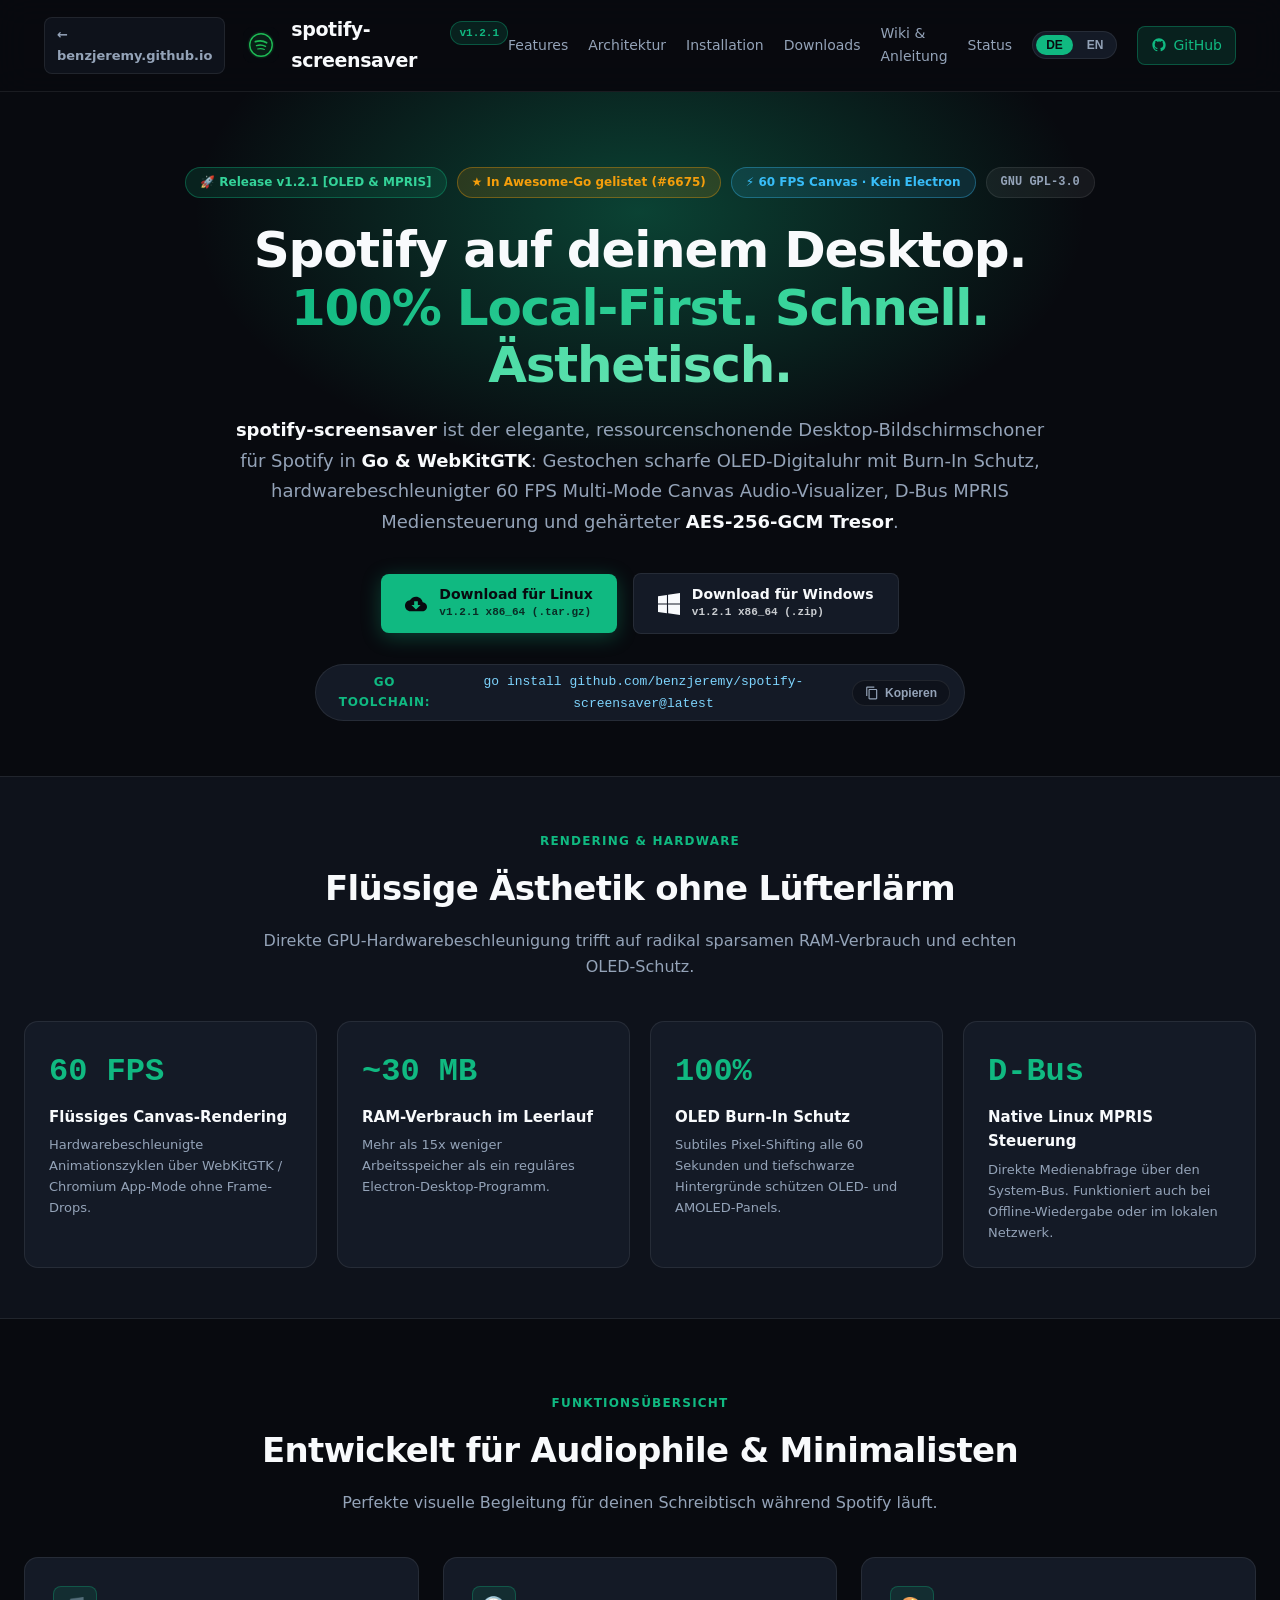
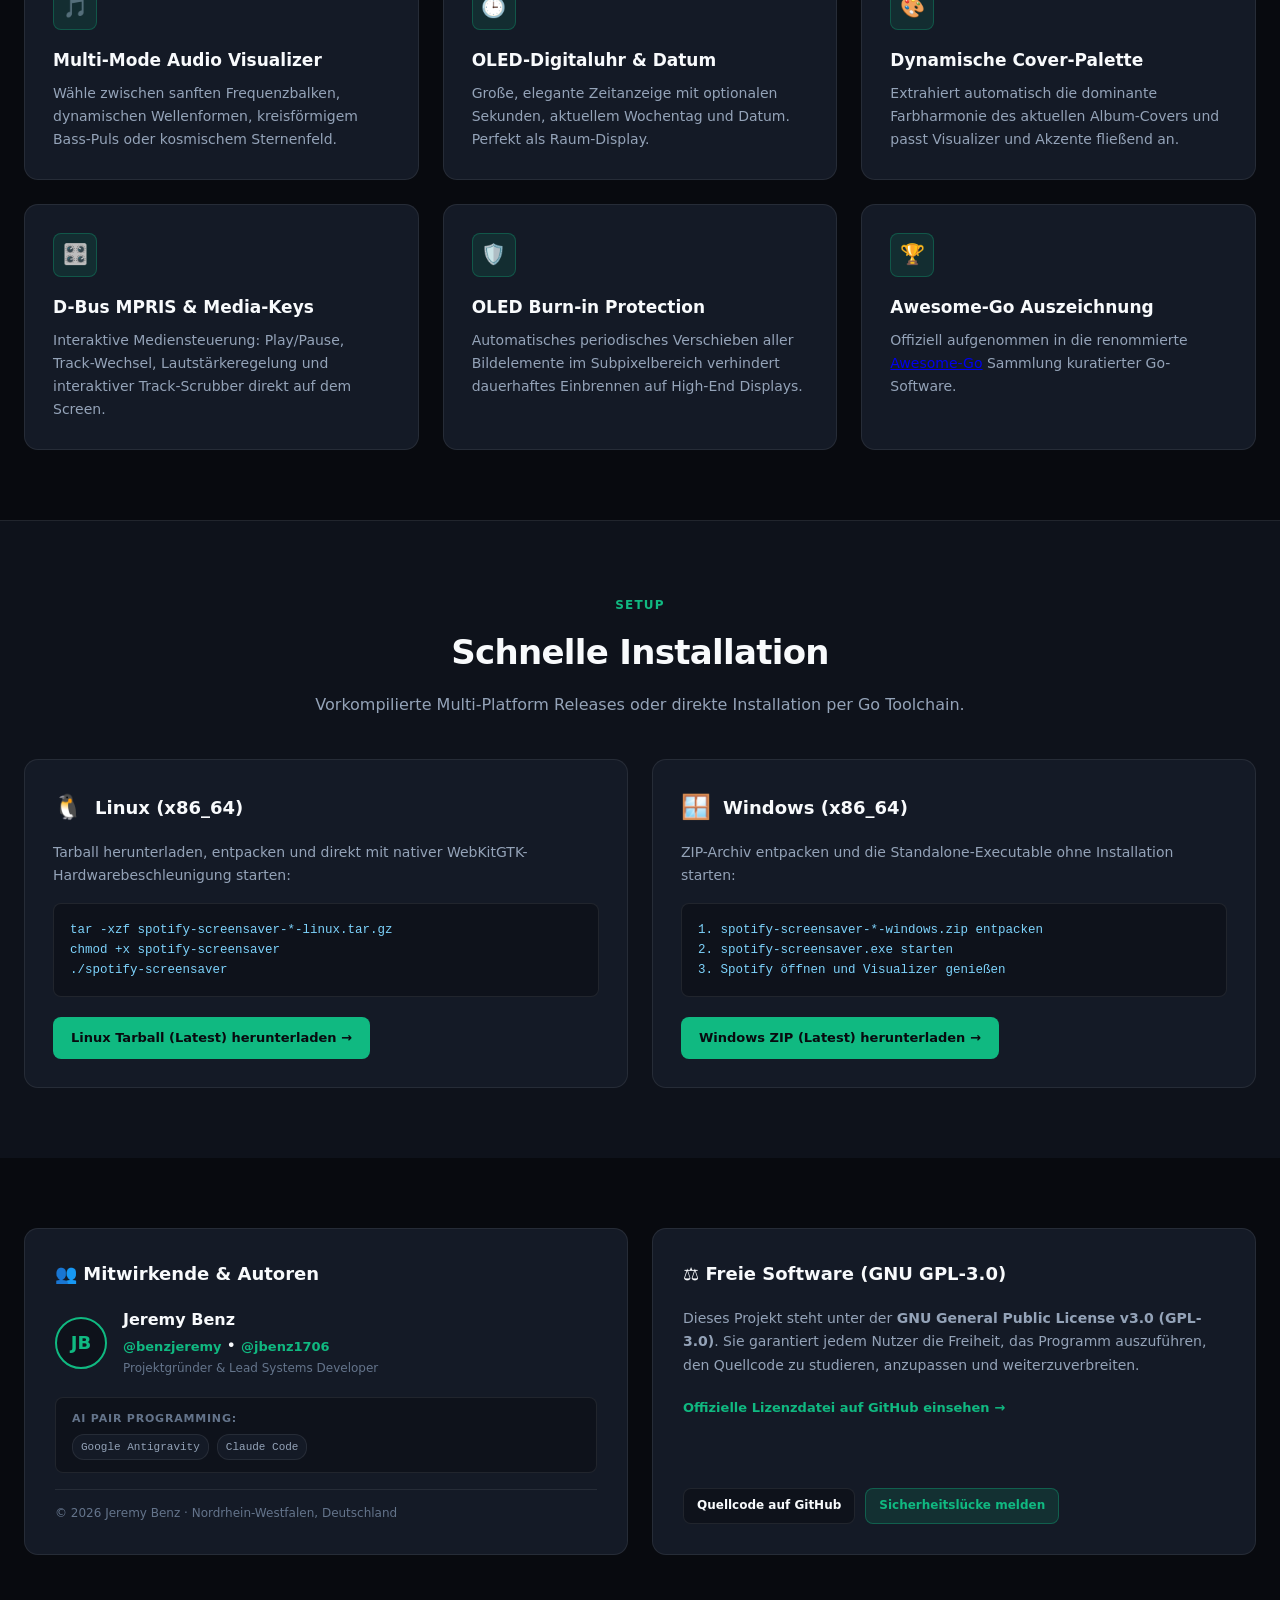
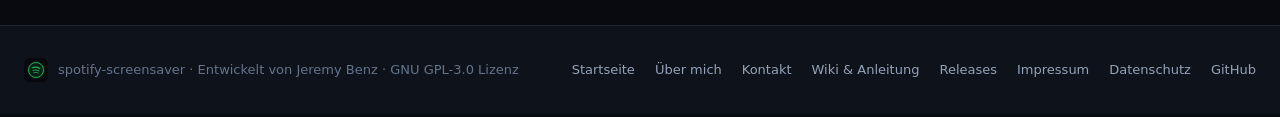
==== commit a27cbe87: "feat(web): add 404.html catch-all and link to global status page" ====
--- a/index.html
+++ b/index.html
@@ -59,6 +59,10 @@
           <span class="lang-de">Wiki &amp; Anleitung</span>
           <span class="lang-en" style="display:none;">Wiki &amp; Docs</span>
         </a>
+        <a href="https://benzjeremy.github.io/status/" target="_blank" rel="noopener noreferrer">
+          <span class="lang-de">Status</span>
+          <span class="lang-en" style="display:none;">Status</span>
+        </a>
 
         <div class="lang-switch" role="group" aria-label="Sprachauswahl">
           <button type="button" class="lang-btn active" id="btn-lang-de" onclick="setLang('de')">DE</button>
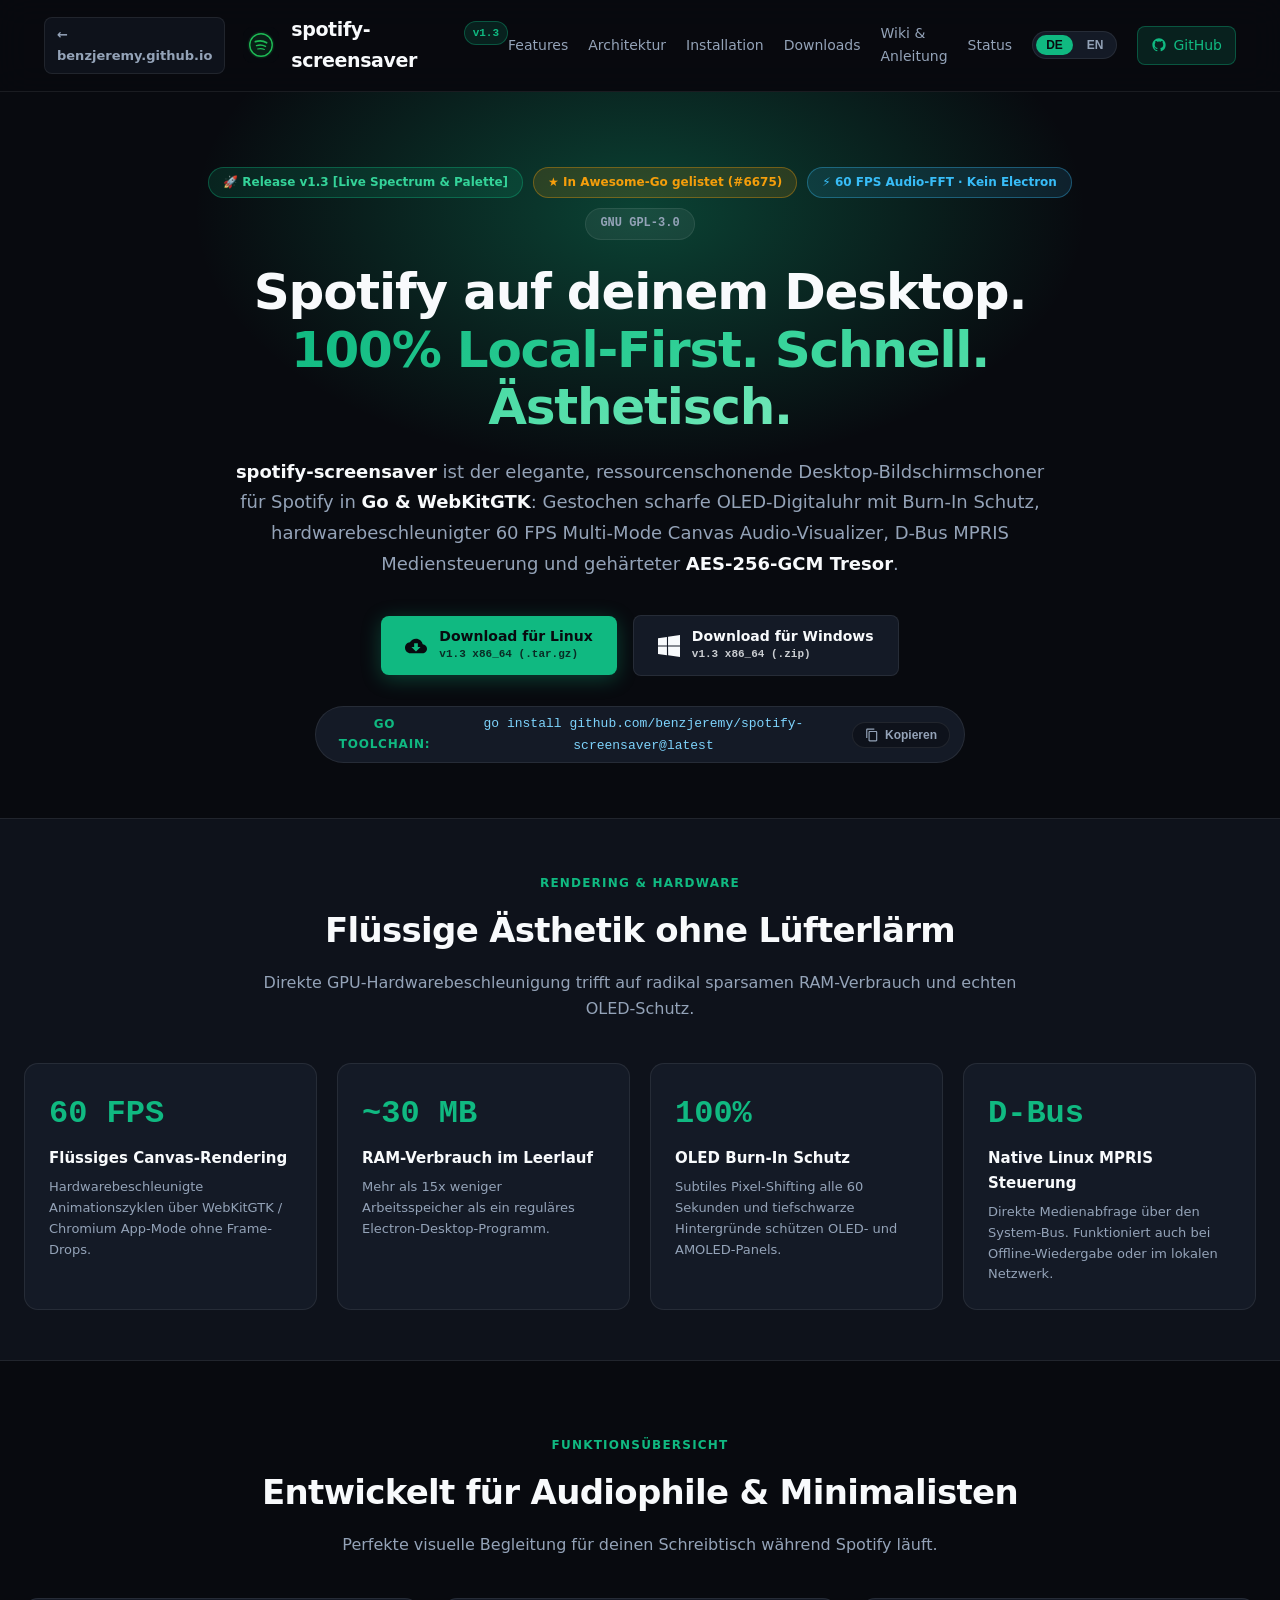
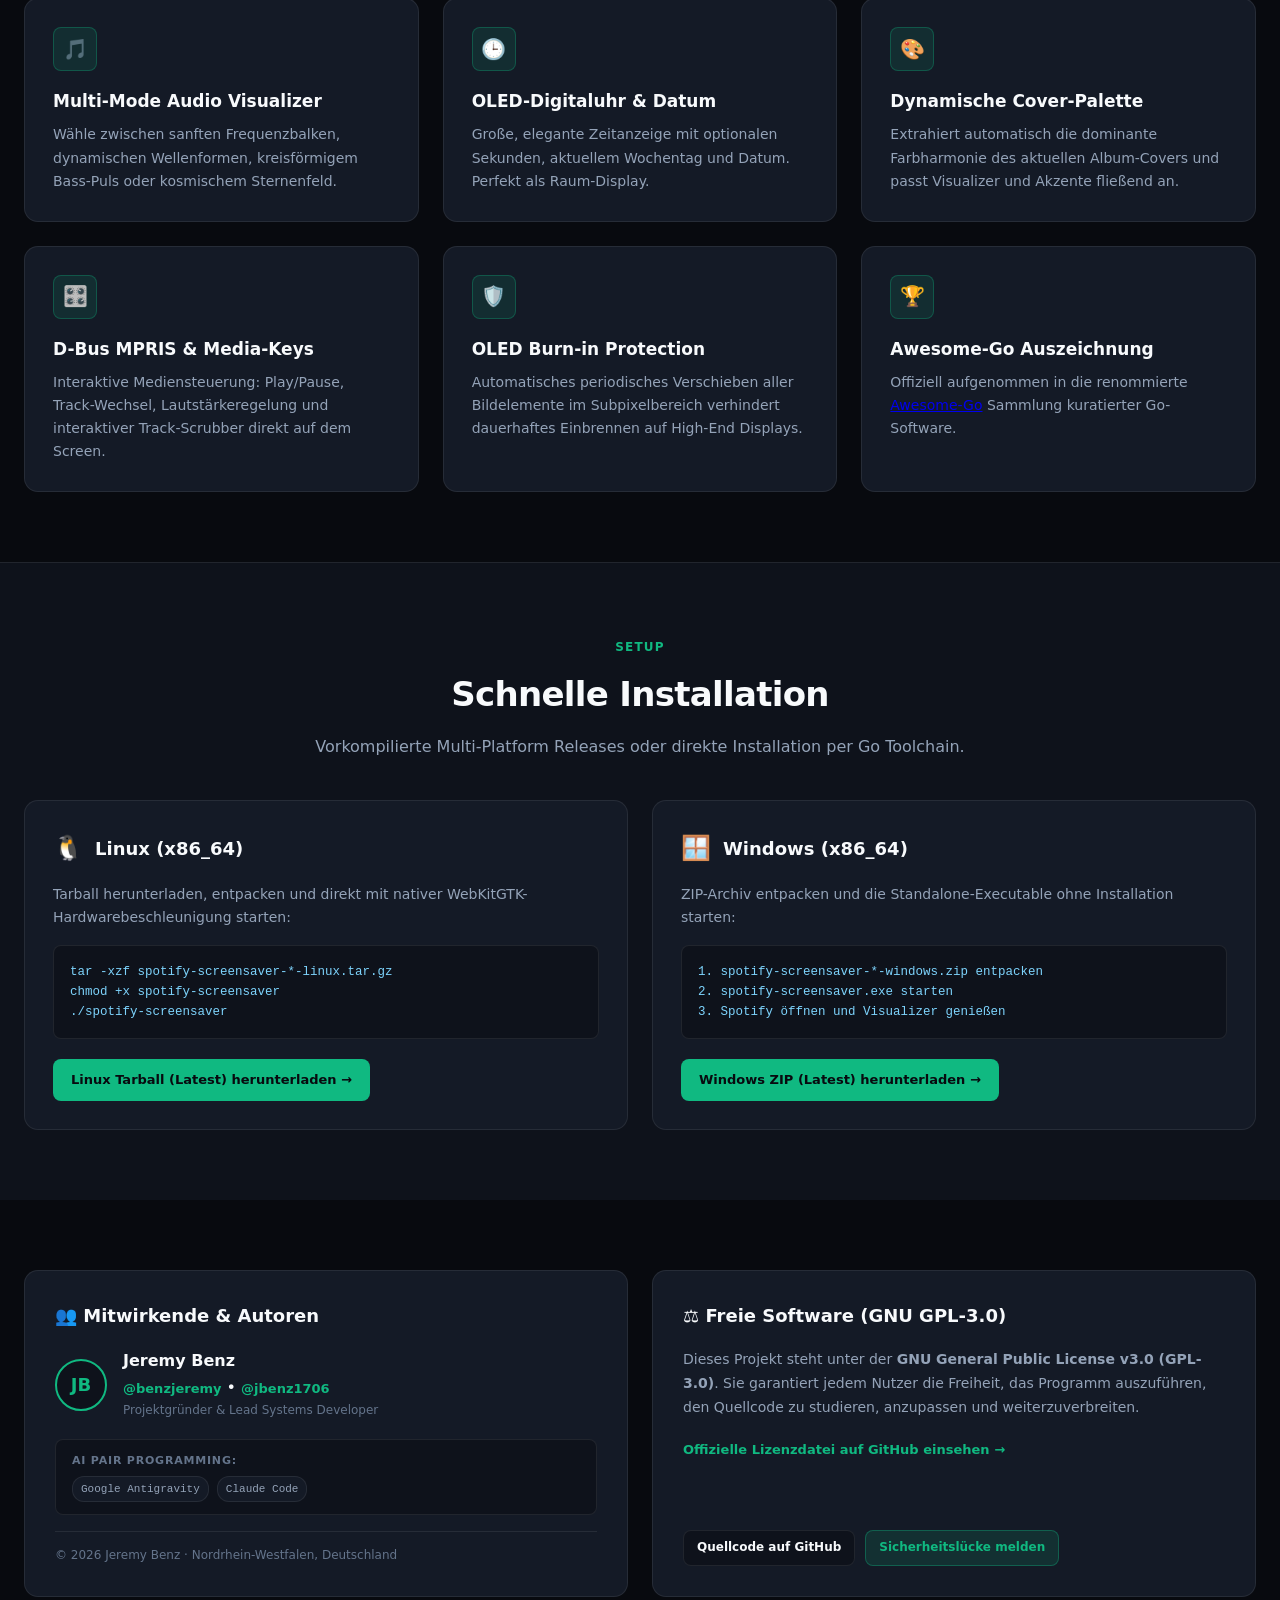
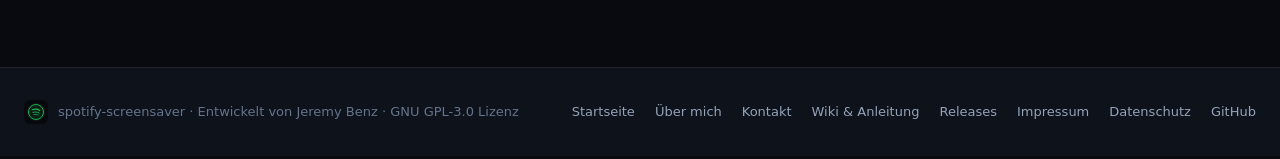
==== commit d03dd533: "feat(web): update website landing page to v1.3" ====
--- a/index.html
+++ b/index.html
@@ -6,7 +6,7 @@
   <meta http-equiv="Content-Security-Policy" content="default-src 'self'; script-src 'self' 'unsafe-inline'; style-src 'self' 'unsafe-inline'; img-src 'self' data: https:; font-src 'self'; frame-src 'none'; object-src 'none'; base-uri 'self';" />
   <meta http-equiv="X-Content-Type-Options" content="nosniff" />
   <meta name="referrer" content="strict-origin-when-cross-origin" />
-  <title>spotify-screensaver · Eleganter Desktop Bildschirmschoner in Go · v1.2.1</title>
+  <title>spotify-screensaver · Eleganter Desktop Bildschirmschoner in Go · v1.3</title>
   <meta name="description" content="Offizielle Website für spotify-screensaver: Der elegante Desktop-Bildschirmschoner für Spotify in Go & WebKitGTK. OLED-Digitaluhr, 60 FPS Canvas Visualizer, MPRIS D-Bus Steuerung und Awesome-Go gelistet.">
   <meta property="og:type" content="website">
   <meta property="og:title" content="spotify-screensaver · Desktop Bildschirmschoner in Go">
@@ -31,7 +31,7 @@
           <img src="favicon.svg" alt="spotify-screensaver" class="brand-logo" width="36" height="36">
           <div class="brand-info">
             <span class="brand-name">spotify-screensaver</span>
-            <span class="brand-ver">v1.2.1</span>
+            <span class="brand-ver">v1.3</span>
           </div>
         </a>
       </div>
@@ -84,11 +84,11 @@
       <div class="hero-container">
         
         <div class="hero-badges">
-          <span class="hero-badge release-badge">🚀 Release v1.2.1 [OLED &amp; MPRIS]</span>
+          <span class="hero-badge release-badge">🚀 Release v1.3 [Live Spectrum &amp; Palette]</span>
           <a href="https://github.com/avelino/awesome-go#other-software" target="_blank" rel="noopener noreferrer" class="hero-badge awesome-badge" title="Gelistet in Awesome-Go (#6667 / #6675)">
             ★ In Awesome-Go gelistet (#6675)
           </a>
-          <span class="hero-badge perf-badge">⚡ 60 FPS Canvas · Kein Electron</span>
+          <span class="hero-badge perf-badge">⚡ 60 FPS Audio-FFT · Kein Electron</span>
           <a href="https://github.com/benzjeremy/spotify-screensaver/blob/main/LICENSE" target="_blank" rel="noopener noreferrer" class="hero-badge license-pill">GNU GPL-3.0</a>
         </div>
 
@@ -114,19 +114,19 @@
 
         <!-- Download Action CTAs -->
         <div class="hero-cta-group" id="download">
-          <a href="https://github.com/benzjeremy/spotify-screensaver/releases/tag/v1.2.1" target="_blank" rel="noopener noreferrer" class="btn-primary">
+          <a href="https://github.com/benzjeremy/spotify-screensaver/releases/tag/v1.3" target="_blank" rel="noopener noreferrer" class="btn-primary">
             <svg viewBox="0 0 24 24" width="22" height="22" fill="currentColor"><path d="M19.35 10.04C18.67 6.59 15.64 4 12 4 9.11 4 6.6 5.64 5.35 8.04 2.34 8.36 0 10.91 0 14c0 3.31 2.69 6 6 6h13c2.76 0 5-2.24 5-5 0-2.64-2.05-4.78-4.65-4.96zM17 13l-5 5-5-5h3V9h4v4h3z"/></svg>
             <div>
               <span class="btn-main-text">Download für Linux</span>
-              <span class="btn-sub-text">v1.2.1 x86_64 (.tar.gz)</span>
+              <span class="btn-sub-text">v1.3 x86_64 (.tar.gz)</span>
             </div>
           </a>
 
-          <a href="https://github.com/benzjeremy/spotify-screensaver/releases/tag/v1.2.1" target="_blank" rel="noopener noreferrer" class="btn-secondary">
+          <a href="https://github.com/benzjeremy/spotify-screensaver/releases/tag/v1.3" target="_blank" rel="noopener noreferrer" class="btn-secondary">
             <svg viewBox="0 0 24 24" width="22" height="22" fill="currentColor"><path d="M0 3.449L9.75 2.1v9.451H0m10.949-9.602L24 0v11.4H10.949M0 12.6h9.75v9.451L0 20.699M10.949 12.6H24V24l-12.9-1.801"/></svg>
             <div>
               <span class="btn-main-text">Download für Windows</span>
-              <span class="btn-sub-text">v1.2.1 x86_64 (.zip)</span>
+              <span class="btn-sub-text">v1.3 x86_64 (.zip)</span>
             </div>
           </a>
         </div>
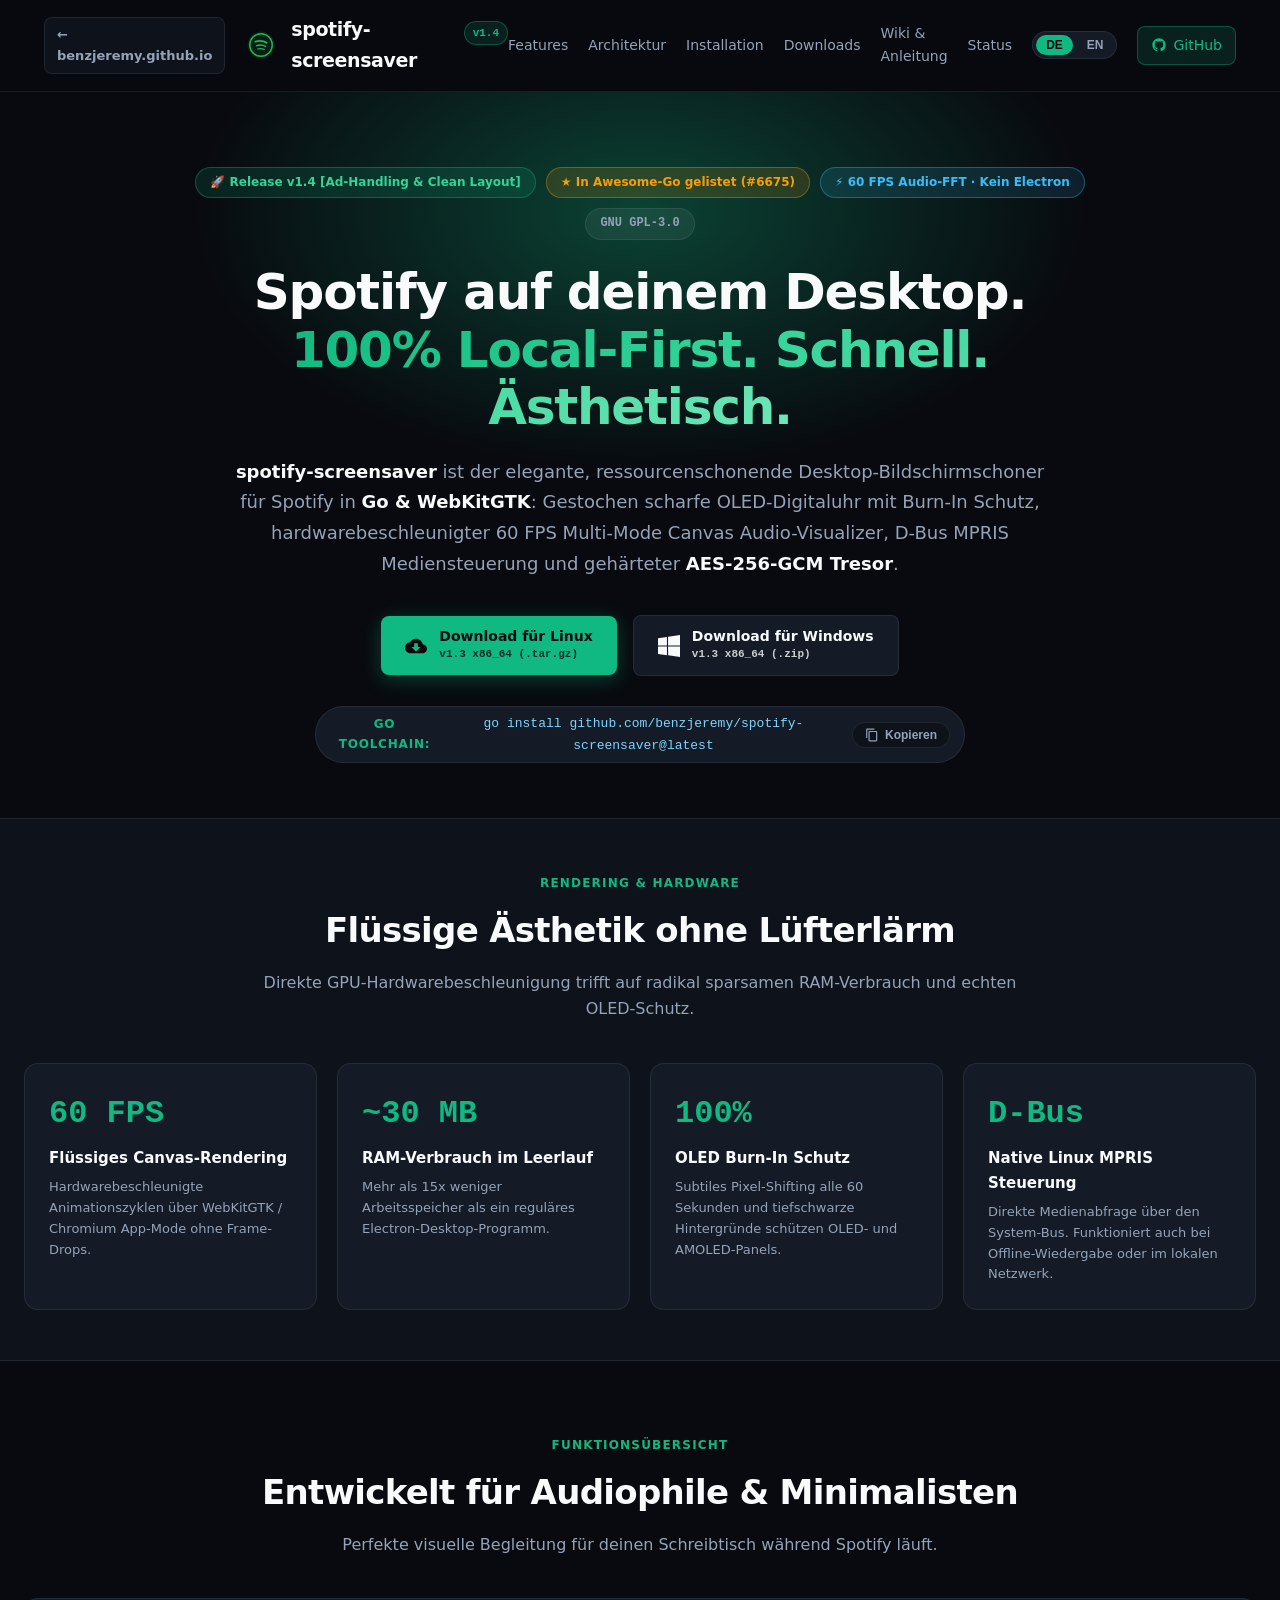
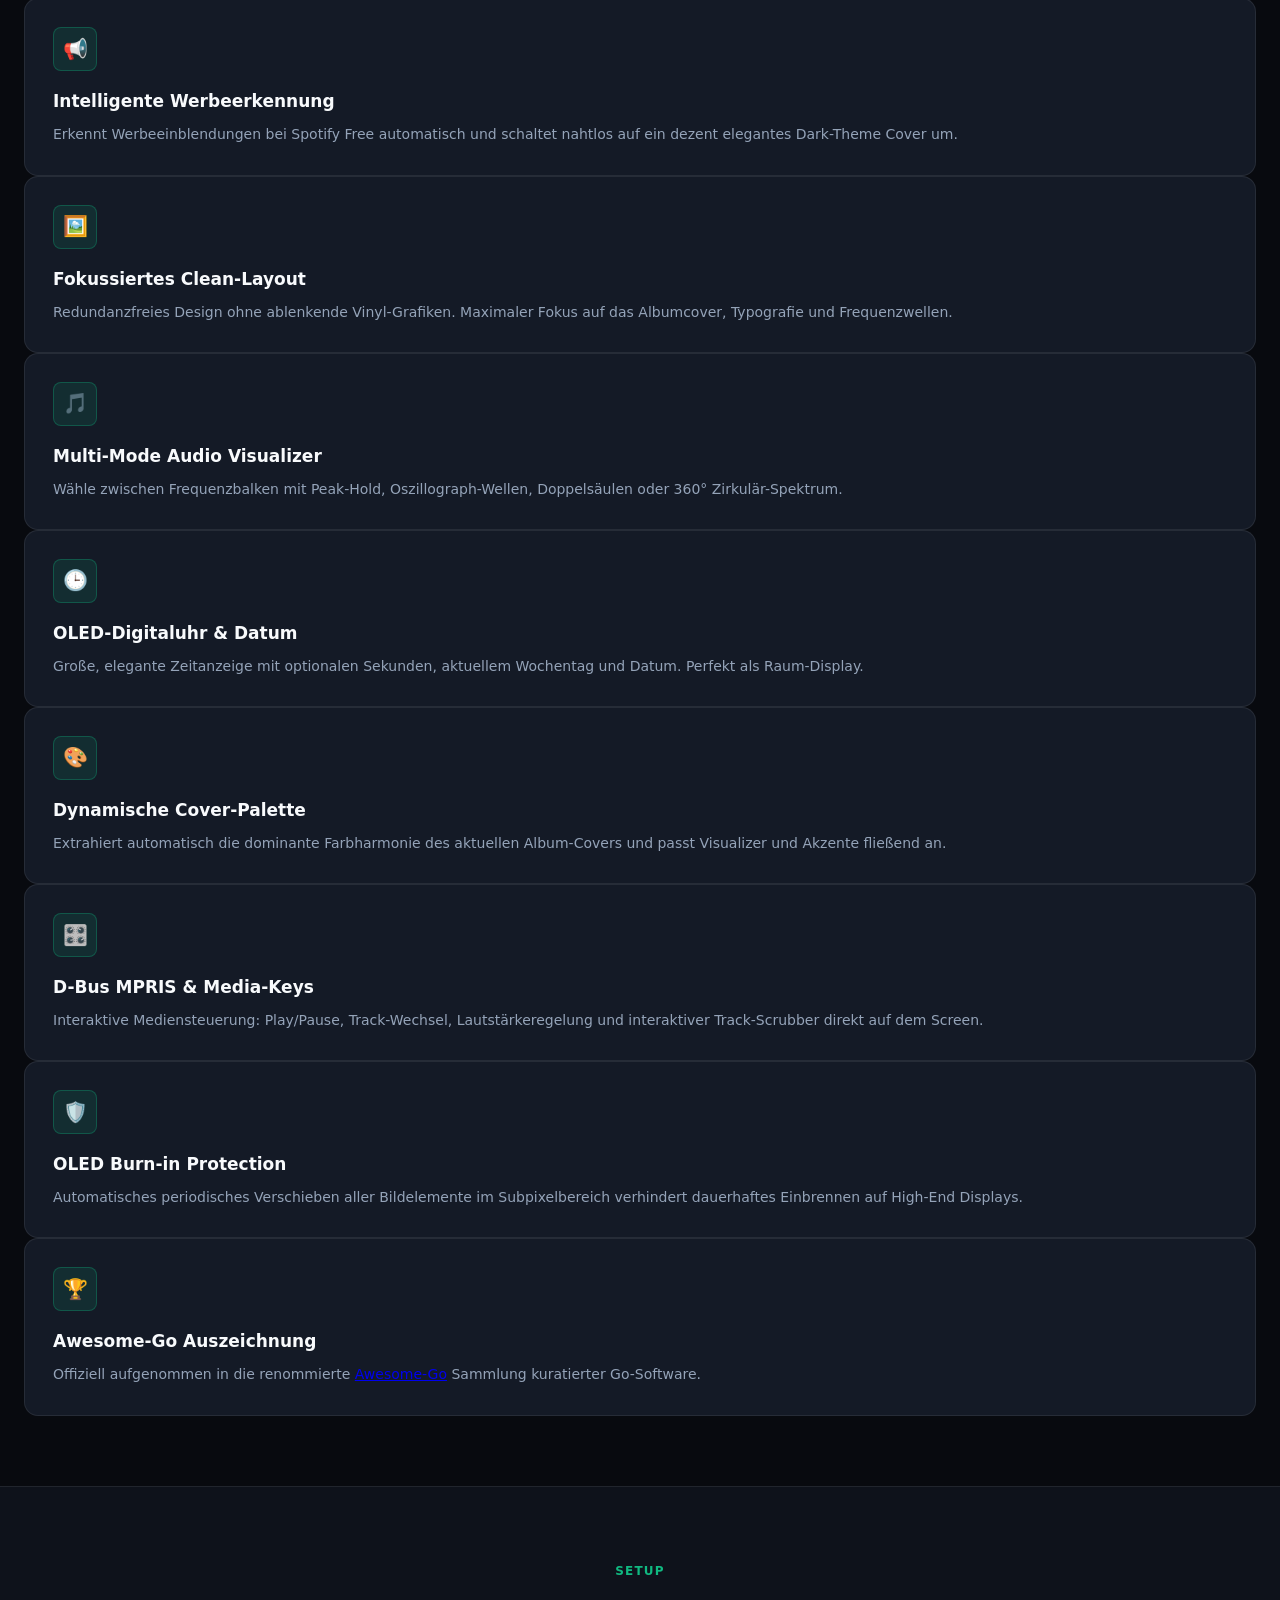
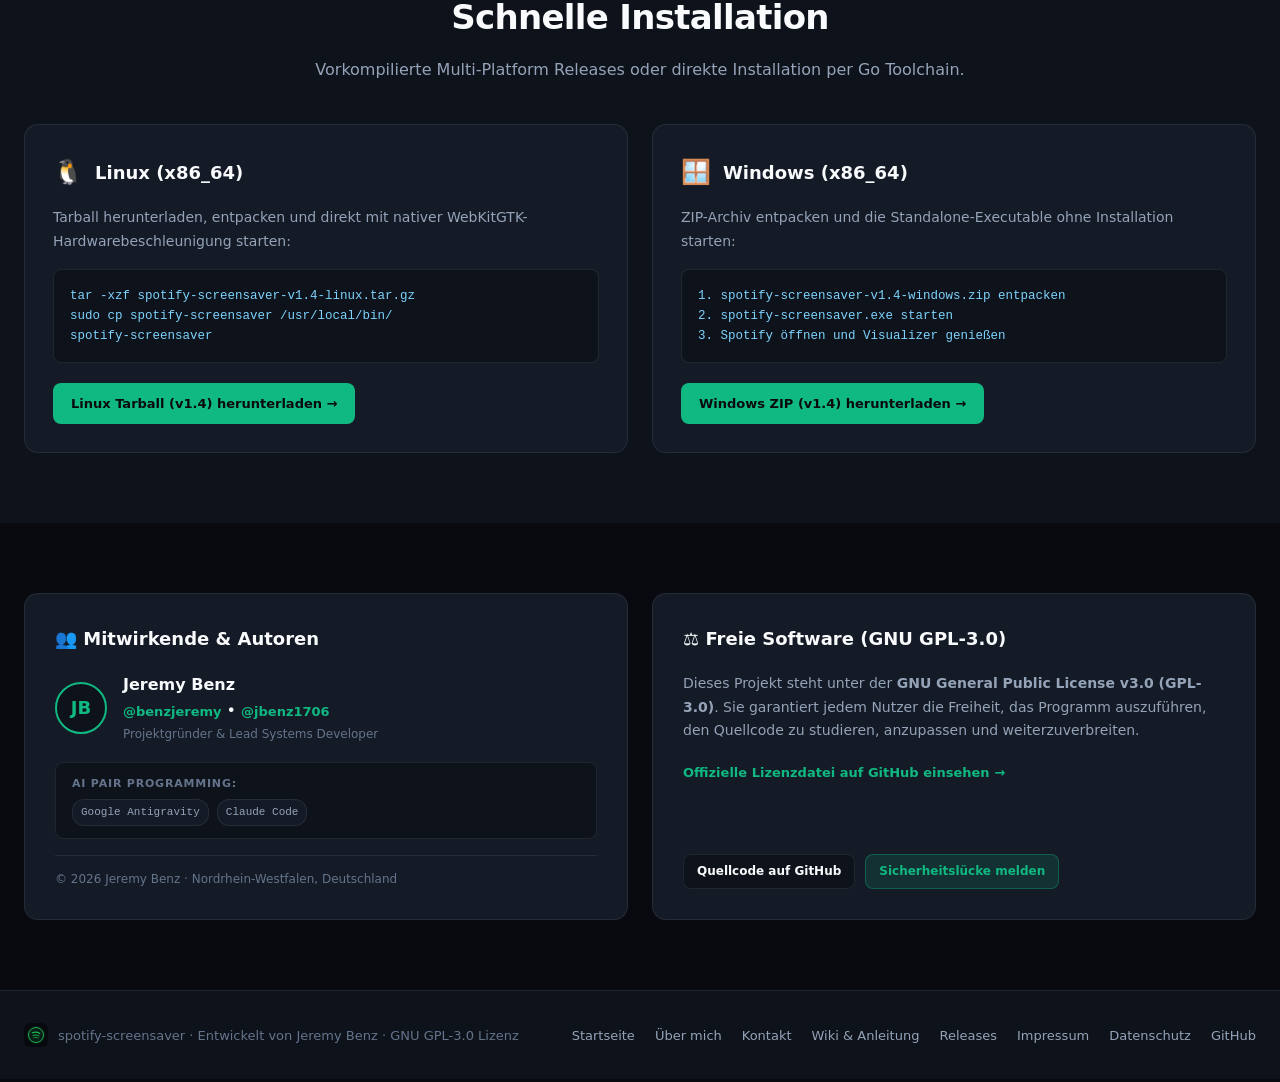
==== commit d821fe06: "feat(web): update website and wiki to v1.4 with ad handling and clean layout" ====
--- a/index.html
+++ b/index.html
@@ -6,15 +6,15 @@
   <meta http-equiv="Content-Security-Policy" content="default-src 'self'; script-src 'self' 'unsafe-inline'; style-src 'self' 'unsafe-inline'; img-src 'self' data: https:; font-src 'self'; frame-src 'none'; object-src 'none'; base-uri 'self';" />
   <meta http-equiv="X-Content-Type-Options" content="nosniff" />
   <meta name="referrer" content="strict-origin-when-cross-origin" />
-  <title>spotify-screensaver · Eleganter Desktop Bildschirmschoner in Go · v1.3</title>
-  <meta name="description" content="Offizielle Website für spotify-screensaver: Der elegante Desktop-Bildschirmschoner für Spotify in Go & WebKitGTK. OLED-Digitaluhr, 60 FPS Canvas Visualizer, MPRIS D-Bus Steuerung und Awesome-Go gelistet.">
+  <title>spotify-screensaver · Eleganter Desktop Bildschirmschoner in Go · v1.4</title>
+  <meta name="description" content="Offizielle Website für spotify-screensaver: Der elegante Desktop-Bildschirmschoner für Spotify in Go & WebKitGTK. Intelligentes Ad-Handling, Clean Cover Layout, OLED-Digitaluhr, 60 FPS Audio-FFT und Awesome-Go gelistet.">
   <meta property="og:type" content="website">
   <meta property="og:title" content="spotify-screensaver · Desktop Bildschirmschoner in Go">
-  <meta property="og:description" content="Nativer Spotify Bildschirmschoner in Go & WebKitGTK. OLED-Digitaluhr, 60 FPS Audio-Visualizer und MPRIS D-Bus Steuerung.">
+  <meta property="og:description" content="Nativer Spotify Bildschirmschoner in Go & WebKitGTK. Werbeerkennung, Clean Cover Layout, OLED-Digitaluhr und 60 FPS Audio-FFT.">
   <meta property="og:url" content="https://benzjeremy.github.io/spotify-screensaver/">
   <meta name="twitter:card" content="summary">
   <meta name="twitter:title" content="spotify-screensaver · Go Desktop Screensaver">
-  <meta name="twitter:description" content="60 FPS Canvas Visualizer, OLED Burn-In Schutz und D-Bus Steuerung in Go.">
+  <meta name="twitter:description" content="60 FPS Canvas Visualizer, Intelligentes Ad-Handling und D-Bus Steuerung in Go.">
   <link rel="icon" type="image/svg+xml" href="favicon.svg">
   <link rel="stylesheet" href="style.css">
 </head>
@@ -31,7 +31,7 @@
           <img src="favicon.svg" alt="spotify-screensaver" class="brand-logo" width="36" height="36">
           <div class="brand-info">
             <span class="brand-name">spotify-screensaver</span>
-            <span class="brand-ver">v1.3</span>
+            <span class="brand-ver">v1.4</span>
           </div>
         </a>
       </div>
@@ -84,7 +84,7 @@
       <div class="hero-container">
         
         <div class="hero-badges">
-          <span class="hero-badge release-badge">🚀 Release v1.3 [Live Spectrum &amp; Palette]</span>
+          <span class="hero-badge release-badge">🚀 Release v1.4 [Ad-Handling &amp; Clean Layout]</span>
           <a href="https://github.com/avelino/awesome-go#other-software" target="_blank" rel="noopener noreferrer" class="hero-badge awesome-badge" title="Gelistet in Awesome-Go (#6667 / #6675)">
             ★ In Awesome-Go gelistet (#6675)
           </a>
@@ -208,43 +208,56 @@
           </p>
         </div>
 
-        <div class="feature-grid">
           <!-- 1 -->
+          <article class="feature-card">
+            <div class="f-card-icon">📢</div>
+            <h3>Intelligente Werbeerkennung</h3>
+            <p>Erkennt Werbeeinblendungen bei Spotify Free automatisch und schaltet nahtlos auf ein dezent elegantes Dark-Theme Cover um.</p>
+          </article>
+
+          <!-- 2 -->
+          <article class="feature-card">
+            <div class="f-card-icon">🖼️</div>
+            <h3>Fokussiertes Clean-Layout</h3>
+            <p>Redundanzfreies Design ohne ablenkende Vinyl-Grafiken. Maximaler Fokus auf das Albumcover, Typografie und Frequenzwellen.</p>
+          </article>
+
+          <!-- 3 -->
           <article class="feature-card">
             <div class="f-card-icon">🎵</div>
             <h3>Multi-Mode Audio Visualizer</h3>
-            <p>Wähle zwischen sanften Frequenzbalken, dynamischen Wellenformen, kreisförmigem Bass-Puls oder kosmischem Sternenfeld.</p>
-          </article>
-
-          <!-- 2 -->
+            <p>Wähle zwischen Frequenzbalken mit Peak-Hold, Oszillograph-Wellen, Doppelsäulen oder 360° Zirkulär-Spektrum.</p>
+          </article>
+
+          <!-- 4 -->
           <article class="feature-card">
             <div class="f-card-icon">🕒</div>
             <h3>OLED-Digitaluhr &amp; Datum</h3>
             <p>Große, elegante Zeitanzeige mit optionalen Sekunden, aktuellem Wochentag und Datum. Perfekt als Raum-Display.</p>
           </article>
 
-          <!-- 3 -->
+          <!-- 5 -->
           <article class="feature-card">
             <div class="f-card-icon">🎨</div>
             <h3>Dynamische Cover-Palette</h3>
             <p>Extrahiert automatisch die dominante Farbharmonie des aktuellen Album-Covers und passt Visualizer und Akzente fließend an.</p>
           </article>
 
-          <!-- 4 -->
+          <!-- 6 -->
           <article class="feature-card">
             <div class="f-card-icon">🎛️</div>
             <h3>D-Bus MPRIS &amp; Media-Keys</h3>
             <p>Interaktive Mediensteuerung: Play/Pause, Track-Wechsel, Lautstärkeregelung und interaktiver Track-Scrubber direkt auf dem Screen.</p>
           </article>
 
-          <!-- 5 -->
+          <!-- 7 -->
           <article class="feature-card">
             <div class="f-card-icon">🛡️</div>
             <h3>OLED Burn-in Protection</h3>
             <p>Automatisches periodisches Verschieben aller Bildelemente im Subpixelbereich verhindert dauerhaftes Einbrennen auf High-End Displays.</p>
           </article>
 
-          <!-- 6 -->
+          <!-- 8 -->
           <article class="feature-card">
             <div class="f-card-icon">🏆</div>
             <h3>Awesome-Go Auszeichnung</h3>
@@ -281,13 +294,13 @@
                 <h3>Linux (x86_64)</h3>
               </div>
               <p class="inst-desc">Tarball herunterladen, entpacken und direkt mit nativer WebKitGTK-Hardwarebeschleunigung starten:</p>
-              <pre class="inst-pre"><code>tar -xzf spotify-screensaver-*-linux.tar.gz
-chmod +x spotify-screensaver
-./spotify-screensaver</code></pre>
-            </div>
-            <div>
-              <a href="https://github.com/benzjeremy/spotify-screensaver/releases/latest" target="_blank" rel="noopener noreferrer" class="btn-sm">
-                Linux Tarball (Latest) herunterladen →
+              <pre class="inst-pre"><code>tar -xzf spotify-screensaver-v1.4-linux.tar.gz
+sudo cp spotify-screensaver /usr/local/bin/
+spotify-screensaver</code></pre>
+            </div>
+            <div>
+              <a href="https://github.com/benzjeremy/spotify-screensaver/releases/download/v1.4/spotify-screensaver-v1.4-linux.tar.gz" target="_blank" rel="noopener noreferrer" class="btn-sm">
+                Linux Tarball (v1.4) herunterladen →
               </a>
             </div>
           </div>
@@ -300,13 +313,13 @@
                 <h3>Windows (x86_64)</h3>
               </div>
               <p class="inst-desc">ZIP-Archiv entpacken und die Standalone-Executable ohne Installation starten:</p>
-              <pre class="inst-pre"><code>1. spotify-screensaver-*-windows.zip entpacken
+              <pre class="inst-pre"><code>1. spotify-screensaver-v1.4-windows.zip entpacken
 2. spotify-screensaver.exe starten
 3. Spotify öffnen und Visualizer genießen</code></pre>
             </div>
             <div>
-              <a href="https://github.com/benzjeremy/spotify-screensaver/releases/latest" target="_blank" rel="noopener noreferrer" class="btn-sm">
-                Windows ZIP (Latest) herunterladen →
+              <a href="https://github.com/benzjeremy/spotify-screensaver/releases/download/v1.4/spotify-screensaver-v1.4-windows.zip" target="_blank" rel="noopener noreferrer" class="btn-sm">
+                Windows ZIP (v1.4) herunterladen →
               </a>
             </div>
           </div>
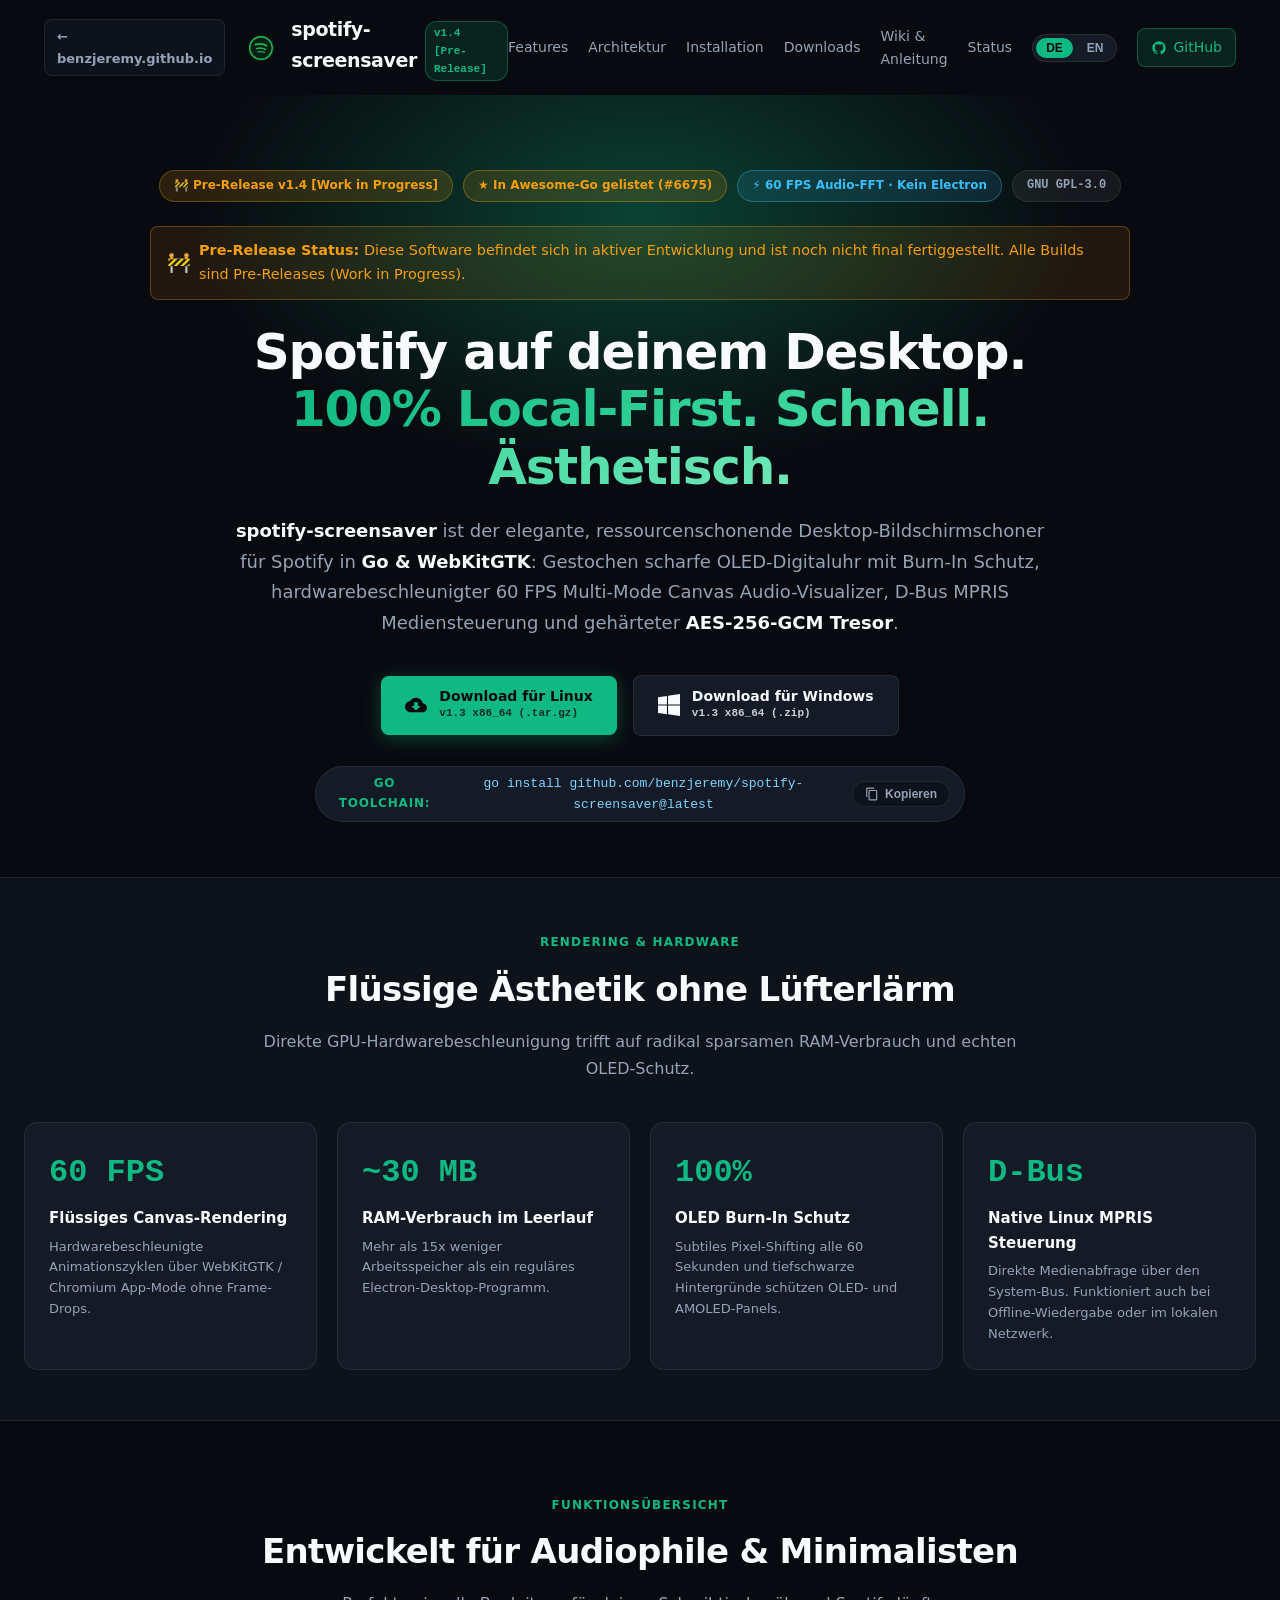
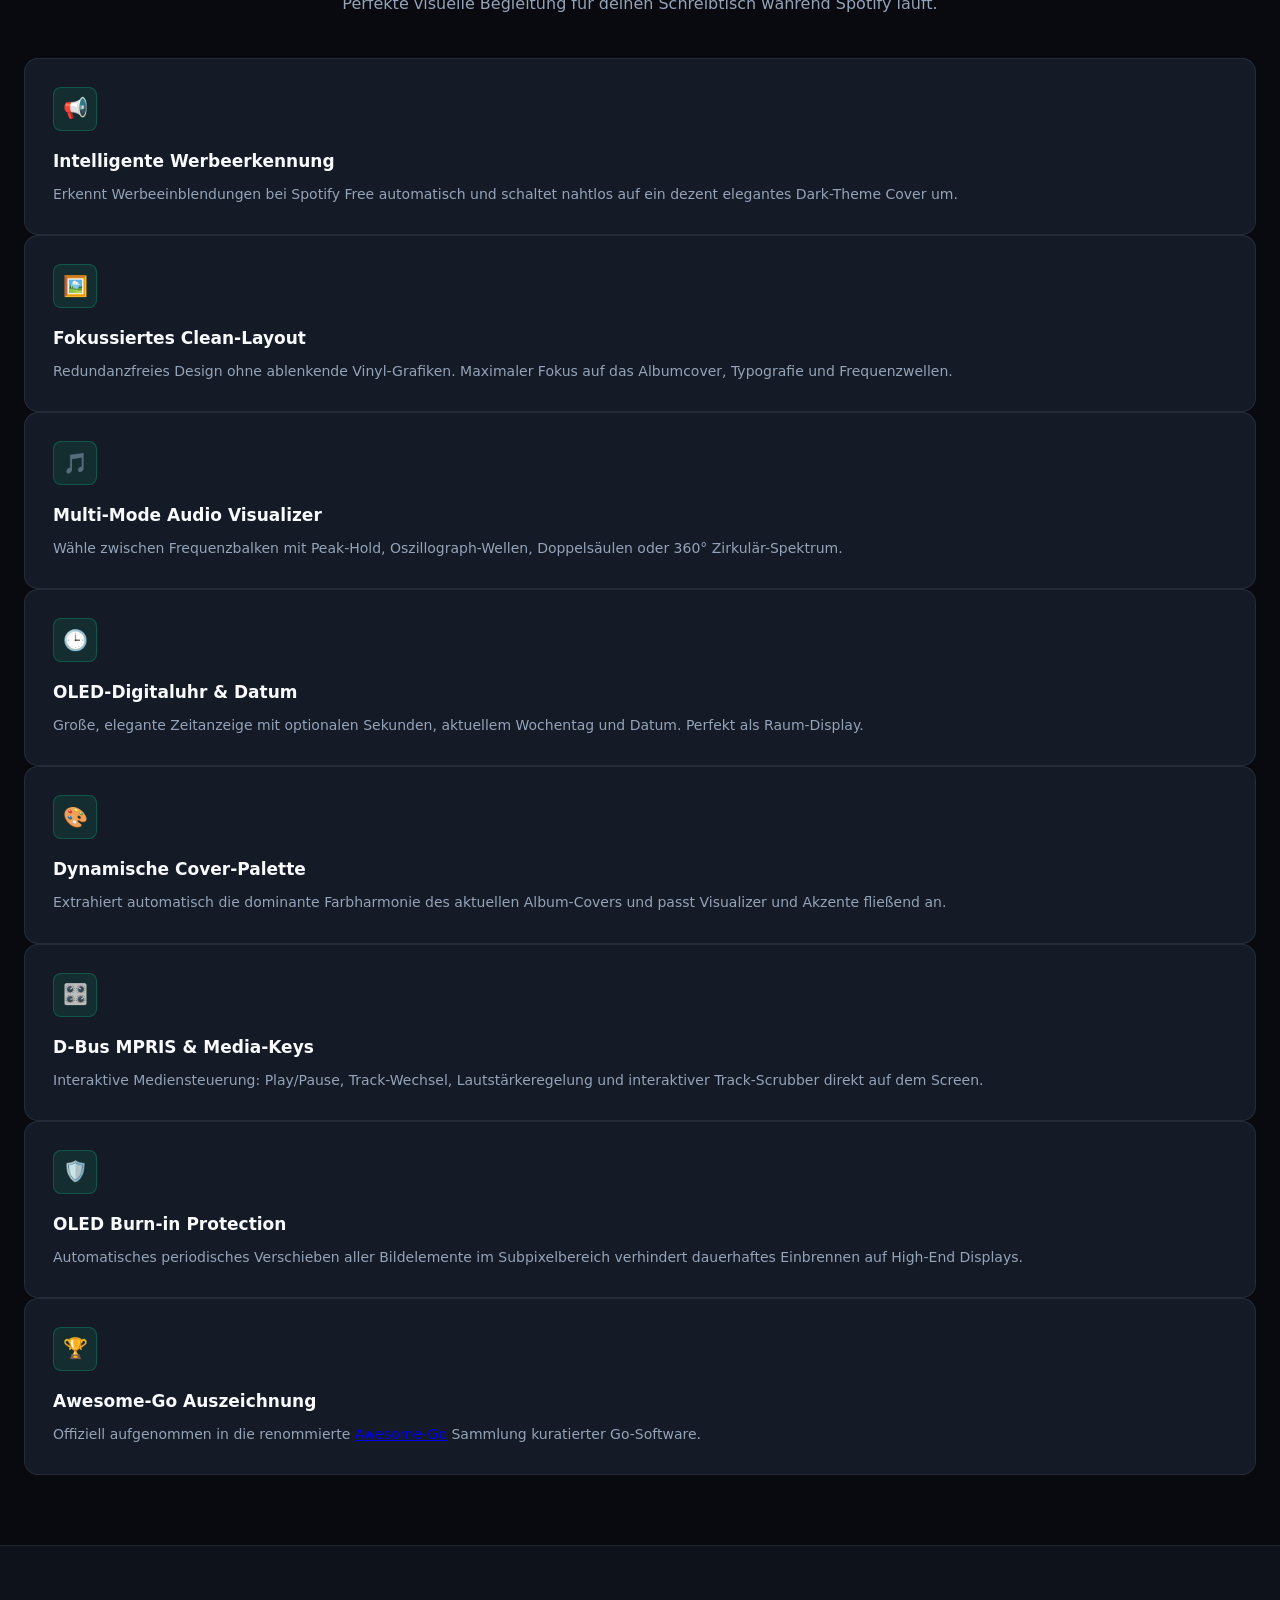
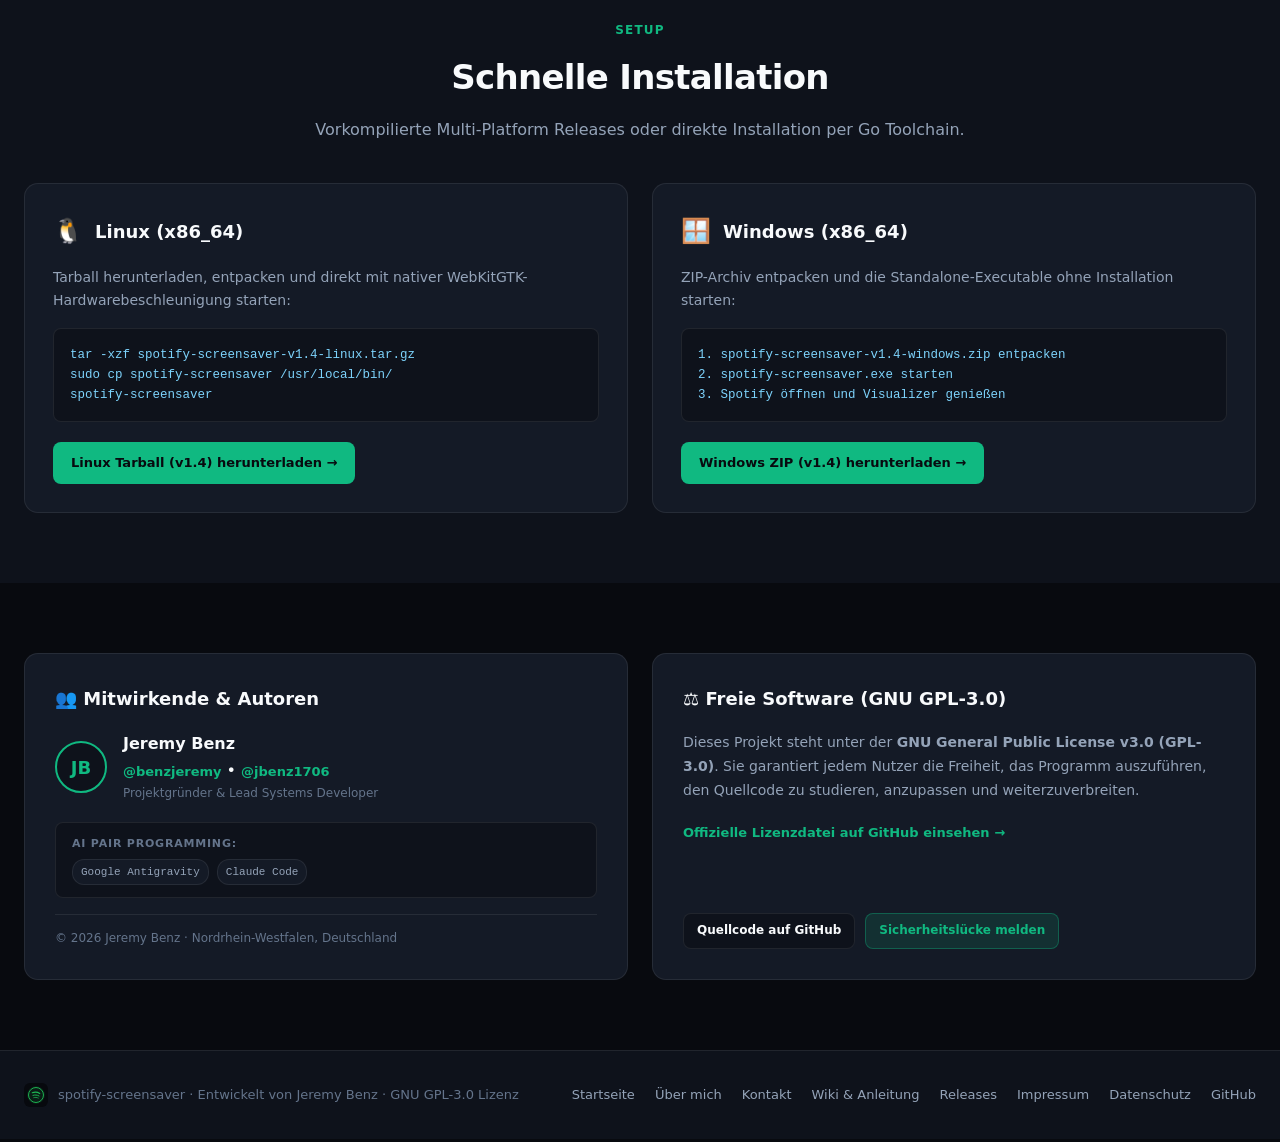
==== commit c9b620a2: "feat(web): add pre-release banners and status indicators" ====
--- a/index.html
+++ b/index.html
@@ -6,12 +6,8 @@
   <meta http-equiv="Content-Security-Policy" content="default-src 'self'; script-src 'self' 'unsafe-inline'; style-src 'self' 'unsafe-inline'; img-src 'self' data: https:; font-src 'self'; frame-src 'none'; object-src 'none'; base-uri 'self';" />
   <meta http-equiv="X-Content-Type-Options" content="nosniff" />
   <meta name="referrer" content="strict-origin-when-cross-origin" />
-  <title>spotify-screensaver · Eleganter Desktop Bildschirmschoner in Go · v1.4</title>
+  <title>spotify-screensaver · Eleganter Desktop Bildschirmschoner in Go · v1.4 [Pre-Release]</title>
   <meta name="description" content="Offizielle Website für spotify-screensaver: Der elegante Desktop-Bildschirmschoner für Spotify in Go & WebKitGTK. Intelligentes Ad-Handling, Clean Cover Layout, OLED-Digitaluhr, 60 FPS Audio-FFT und Awesome-Go gelistet.">
-  <meta property="og:type" content="website">
-  <meta property="og:title" content="spotify-screensaver · Desktop Bildschirmschoner in Go">
-  <meta property="og:description" content="Nativer Spotify Bildschirmschoner in Go & WebKitGTK. Werbeerkennung, Clean Cover Layout, OLED-Digitaluhr und 60 FPS Audio-FFT.">
-  <meta property="og:url" content="https://benzjeremy.github.io/spotify-screensaver/">
   <meta name="twitter:card" content="summary">
   <meta name="twitter:title" content="spotify-screensaver · Go Desktop Screensaver">
   <meta name="twitter:description" content="60 FPS Canvas Visualizer, Intelligentes Ad-Handling und D-Bus Steuerung in Go.">
@@ -20,8 +16,8 @@
 </head>
 <body>
 
-  <!-- Site Navigation -->
-  <header class="site-header">
+  <!-- HEADER & NAVIGATION -->
+  <header class="header">
     <div class="nav-container">
       <div class="nav-left">
         <a href="https://benzjeremy.github.io/" class="back-root-btn">
@@ -31,7 +27,7 @@
           <img src="favicon.svg" alt="spotify-screensaver" class="brand-logo" width="36" height="36">
           <div class="brand-info">
             <span class="brand-name">spotify-screensaver</span>
-            <span class="brand-ver">v1.4</span>
+            <span class="brand-ver">v1.4 [Pre-Release]</span>
           </div>
         </a>
       </div>
@@ -84,12 +80,26 @@
       <div class="hero-container">
         
         <div class="hero-badges">
-          <span class="hero-badge release-badge">🚀 Release v1.4 [Ad-Handling &amp; Clean Layout]</span>
+          <span class="hero-badge release-badge" style="background: rgba(245, 158, 11, 0.15); color: #f59e0b; border-color: rgba(245, 158, 11, 0.3);">🚧 Pre-Release v1.4 [Work in Progress]</span>
           <a href="https://github.com/avelino/awesome-go#other-software" target="_blank" rel="noopener noreferrer" class="hero-badge awesome-badge" title="Gelistet in Awesome-Go (#6667 / #6675)">
             ★ In Awesome-Go gelistet (#6675)
           </a>
           <span class="hero-badge perf-badge">⚡ 60 FPS Audio-FFT · Kein Electron</span>
           <a href="https://github.com/benzjeremy/spotify-screensaver/blob/main/LICENSE" target="_blank" rel="noopener noreferrer" class="hero-badge license-pill">GNU GPL-3.0</a>
+        </div>
+
+        <!-- Pre-Release Notice -->
+        <div data-lang="de" class="visible" style="margin-bottom: 1.5rem;">
+          <div style="background: rgba(245, 158, 11, 0.1); border: 1px solid rgba(245, 158, 11, 0.3); border-radius: 8px; padding: 0.75rem 1rem; color: #f59e0b; font-size: 0.9rem; display: inline-flex; align-items: center; gap: 0.5rem; text-align: left;">
+            <span style="font-size: 1.2rem;">🚧</span>
+            <span><strong>Pre-Release Status:</strong> Diese Software befindet sich in aktiver Entwicklung und ist noch nicht final fertiggestellt. Alle Builds sind Pre-Releases (Work in Progress).</span>
+          </div>
+        </div>
+        <div data-lang="en" style="margin-bottom: 1.5rem;">
+          <div style="background: rgba(245, 158, 11, 0.1); border: 1px solid rgba(245, 158, 11, 0.3); border-radius: 8px; padding: 0.75rem 1rem; color: #f59e0b; font-size: 0.9rem; display: inline-flex; align-items: center; gap: 0.5rem; text-align: left;">
+            <span style="font-size: 1.2rem;">🚧</span>
+            <span><strong>Pre-Release Notice:</strong> This software is under active development and not finalized yet. All releases are Pre-Releases (Work in Progress).</span>
+          </div>
         </div>
 
         <div data-lang="de" class="visible">
